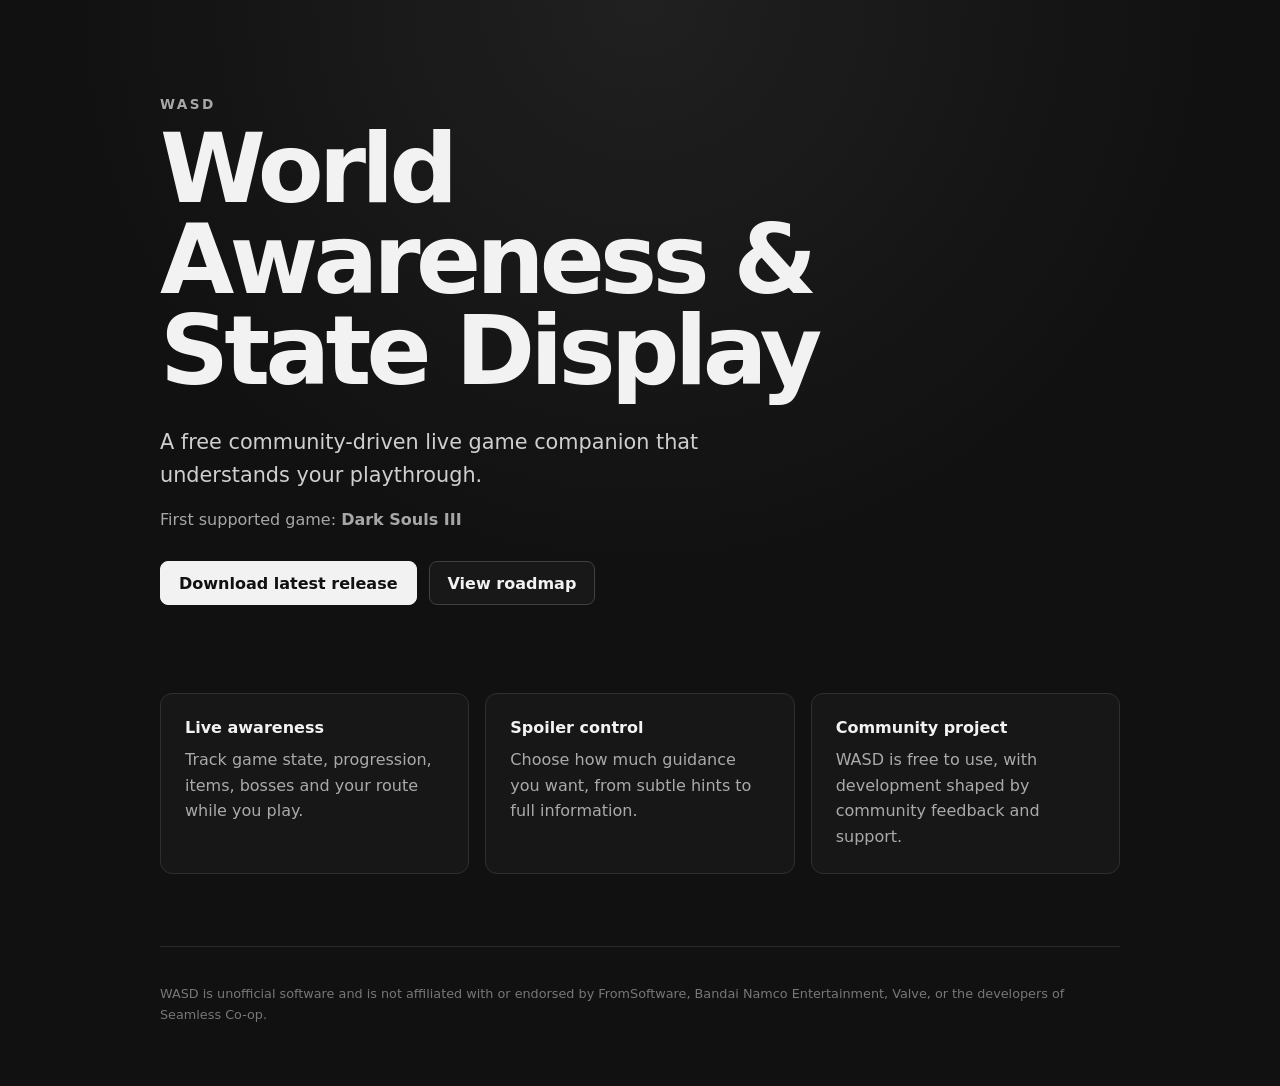
==== website/index.html @ c919a14b "Amend wording" ====
<!doctype html>
<html lang="en">
<head>
  <meta charset="utf-8" />
  <meta name="viewport" content="width=device-width, initial-scale=1" />

  <title>WASD — World Awareness & State Display</title>

  <meta
    name="description"
    content="WASD is a free community-driven live game companion, starting with Dark Souls III."
  />

  <link rel="stylesheet" href="./styles.css" />
</head>

<body>
  <main class="shell">
    <section class="hero">
      <p class="eyebrow">WASD</p>

      <h1>World Awareness &amp; State Display</h1>

      <p class="intro">
        A free community-driven live game companion that understands your playthrough.
      </p>

      <p class="status">
        First supported game: <strong>Dark Souls III</strong>
      </p>

      <div class="actions">
        <a
          class="button primary"
          target="_blank"
          href="https://github.com/matt-hewson/wasd/releases"
        >
          Download latest release
        </a>

        <a
          class="button"
          target="_blank"
          href="https://github.com/matt-hewson/wasd/blob/main/ROADMAP.md"
        >
          View roadmap
        </a>
      </div>
    </section>

    <section class="features">
      <article>
        <h2>Live awareness</h2>
        <p>
          Track game state, progression, items, bosses and your route while you play.
        </p>
      </article>

      <article>
        <h2>Spoiler control</h2>
        <p>
          Choose how much guidance you want, from subtle hints to full information.
        </p>
      </article>

      <article>
        <h2>Community project</h2>
        <p>
          WASD is free to use, with development shaped by community feedback and support.
        </p>
      </article>
    </section>

    <section class="notice">
      <p>
        WASD is unofficial software and is not affiliated with or endorsed by
        FromSoftware, Bandai Namco Entertainment, Valve, or the developers of
        Seamless Co-op.
      </p>
    </section>
  </main>

  <script src="./script.js"></script>
</body>
</html>
---- website/styles.css ----
:root {
  color-scheme: dark;
  font-family:
    Inter,
    ui-sans-serif,
    system-ui,
    -apple-system,
    BlinkMacSystemFont,
    "Segoe UI",
    sans-serif;

  background: #111;
  color: #f2f2f2;
}

* {
  box-sizing: border-box;
}

body {
  margin: 0;
  min-height: 100vh;
  background:
    radial-gradient(circle at top, #202020 0, #111 45%);
}

a {
  color: inherit;
}

.shell {
  width: min(100% - 32px, 960px);
  margin: 0 auto;
  padding: 96px 0 48px;
}

.hero {
  max-width: 760px;
}

.eyebrow {
  margin: 0 0 12px;
  font-size: 0.85rem;
  font-weight: 700;
  letter-spacing: 0.18em;
  text-transform: uppercase;
  color: #a7a7a7;
}

h1 {
  margin: 0;
  font-size: clamp(3rem, 8vw, 6rem);
  line-height: 0.95;
  letter-spacing: -0.05em;
}

.intro {
  margin: 28px 0 0;
  max-width: 640px;
  font-size: 1.3rem;
  line-height: 1.6;
  color: #cfcfcf;
}

.status {
  margin: 18px 0 0;
  color: #a7a7a7;
}

.actions {
  display: flex;
  flex-wrap: wrap;
  gap: 12px;
  margin-top: 32px;
}

.button {
  display: inline-flex;
  align-items: center;
  justify-content: center;
  min-height: 44px;
  padding: 0 18px;
  border: 1px solid #414141;
  border-radius: 8px;
  text-decoration: none;
  font-weight: 600;
  background: #181818;
}

.button:hover {
  background: #222;
}

.button.primary {
  background: #f2f2f2;
  color: #111;
  border-color: #f2f2f2;
}

.button.primary:hover {
  background: #dcdcdc;
}

.features {
  display: grid;
  grid-template-columns: repeat(3, 1fr);
  gap: 16px;
  margin-top: 88px;
}

.features article {
  padding: 24px;
  border: 1px solid #2f2f2f;
  border-radius: 12px;
  background: rgba(255, 255, 255, 0.025);
}

.features h2 {
  margin: 0 0 10px;
  font-size: 1rem;
}

.features p {
  margin: 0;
  line-height: 1.6;
  color: #aaa;
}

.notice {
  margin-top: 72px;
  padding-top: 24px;
  border-top: 1px solid #2b2b2b;
  font-size: 0.8rem;
  line-height: 1.6;
  color: #777;
}

@media (max-width: 720px) {
  .shell {
    padding-top: 64px;
  }

  .features {
    grid-template-columns: 1fr;
    margin-top: 64px;
  }
}
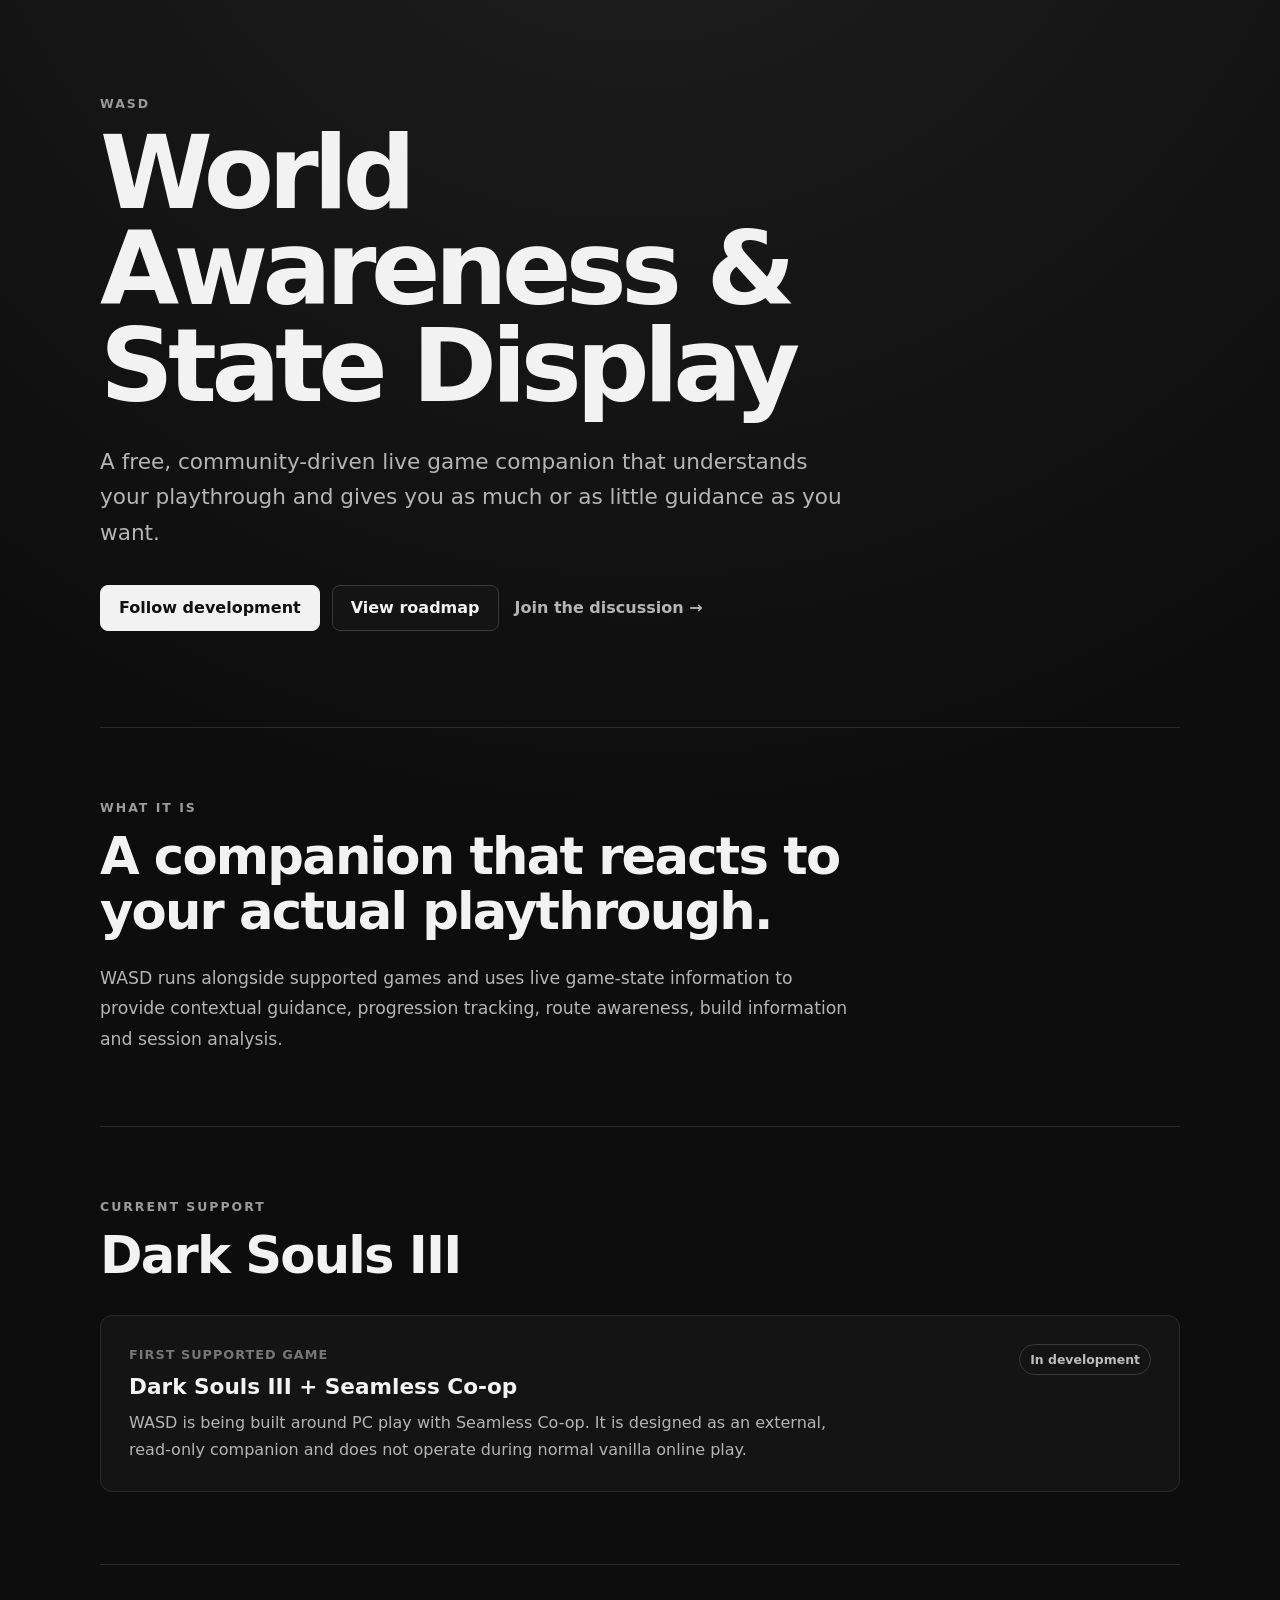
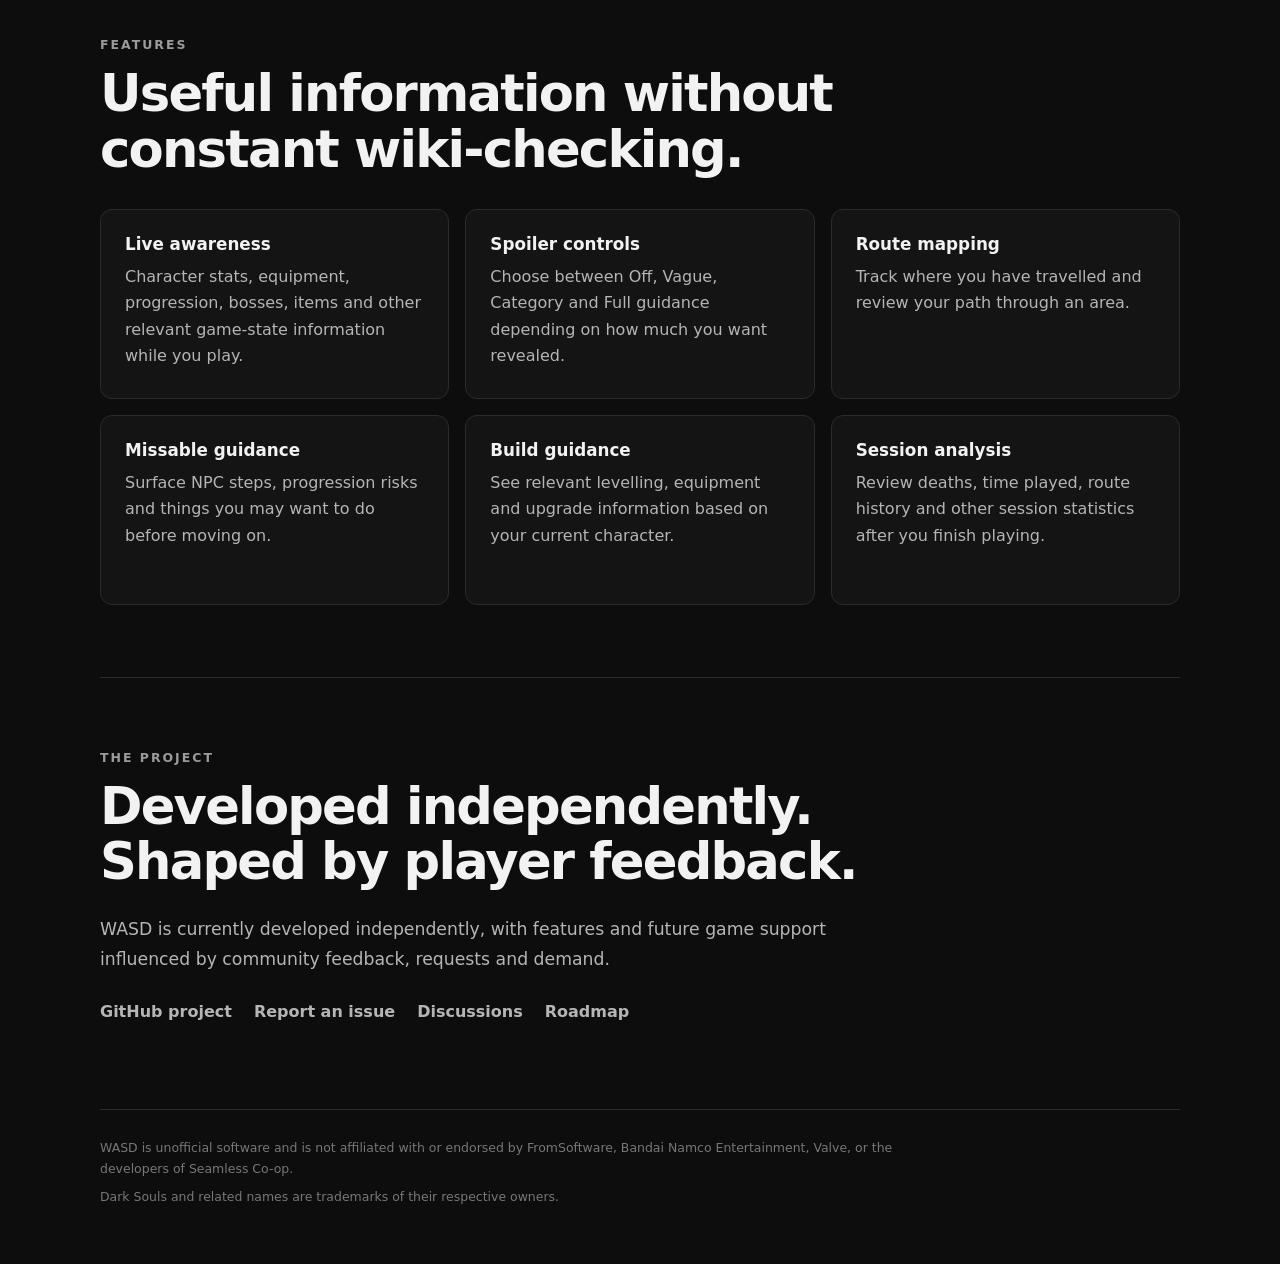
==== commit 225df2cc: "Update placeholder site" ====
--- a/website/index.html
+++ b/website/index.html
@@ -8,7 +8,7 @@
 
   <meta
     name="description"
-    content="WASD is a free community-driven live game companion, starting with Dark Souls III."
+    content="WASD is a free, community-driven live game companion, starting with Dark Souls III."
   />
 
   <link rel="stylesheet" href="./styles.css" />
@@ -16,70 +16,160 @@
 
 <body>
   <main class="shell">
-    <section class="hero">
+    <header class="hero">
       <p class="eyebrow">WASD</p>
 
       <h1>World Awareness &amp; State Display</h1>
 
       <p class="intro">
-        A free community-driven live game companion that understands your playthrough.
-      </p>
-
-      <p class="status">
-        First supported game: <strong>Dark Souls III</strong>
+        A free, community-driven live game companion that understands your playthrough
+        and gives you as much or as little guidance as you want.
       </p>
 
       <div class="actions">
         <a
           class="button primary"
-          target="_blank"
-          href="https://github.com/matt-hewson/wasd/releases"
+          href="https://github.com/matt-hewson/wasd"
         >
-          Download latest release
+          Follow development
         </a>
 
         <a
           class="button"
-          target="_blank"
           href="https://github.com/matt-hewson/wasd/blob/main/ROADMAP.md"
         >
           View roadmap
         </a>
+
+        <a
+          class="text-link"
+          href="https://github.com/matt-hewson/wasd/discussions"
+        >
+          Join the discussion →
+        </a>
+      </div>
+    </header>
+
+    <section class="section">
+      <div class="section-heading">
+        <p class="kicker">What it is</p>
+        <h2>A companion that reacts to your actual playthrough.</h2>
+      </div>
+
+      <p class="section-copy">
+        WASD runs alongside supported games and uses live game-state information
+        to provide contextual guidance, progression tracking, route awareness,
+        build information and session analysis.
+      </p>
+    </section>
+
+    <section class="section">
+      <div class="section-heading">
+        <p class="kicker">Current support</p>
+        <h2>Dark Souls III</h2>
+      </div>
+
+      <div class="support-card">
+        <div>
+          <p class="support-label">First supported game</p>
+          <h3>Dark Souls III + Seamless Co-op</h3>
+          <p>
+            WASD is being built around PC play with Seamless Co-op. It is designed
+            as an external, read-only companion and does not operate during normal
+            vanilla online play.
+          </p>
+        </div>
+
+        <span class="status-badge">In development</span>
       </div>
     </section>
 
-    <section class="features">
-      <article>
-        <h2>Live awareness</h2>
-        <p>
-          Track game state, progression, items, bosses and your route while you play.
-        </p>
-      </article>
+    <section class="section">
+      <div class="section-heading">
+        <p class="kicker">Features</p>
+        <h2>Useful information without constant wiki-checking.</h2>
+      </div>
 
-      <article>
-        <h2>Spoiler control</h2>
-        <p>
-          Choose how much guidance you want, from subtle hints to full information.
-        </p>
-      </article>
+      <div class="feature-grid">
+        <article class="feature-card">
+          <h3>Live awareness</h3>
+          <p>
+            Character stats, equipment, progression, bosses, items and other
+            relevant game-state information while you play.
+          </p>
+        </article>
 
-      <article>
-        <h2>Community project</h2>
-        <p>
-          WASD is free to use, with development shaped by community feedback and support.
-        </p>
-      </article>
+        <article class="feature-card">
+          <h3>Spoiler controls</h3>
+          <p>
+            Choose between Off, Vague, Category and Full guidance depending on
+            how much you want revealed.
+          </p>
+        </article>
+
+        <article class="feature-card">
+          <h3>Route mapping</h3>
+          <p>
+            Track where you have travelled and review your path through an area.
+          </p>
+        </article>
+
+        <article class="feature-card">
+          <h3>Missable guidance</h3>
+          <p>
+            Surface NPC steps, progression risks and things you may want to do
+            before moving on.
+          </p>
+        </article>
+
+        <article class="feature-card">
+          <h3>Build guidance</h3>
+          <p>
+            See relevant levelling, equipment and upgrade information based on
+            your current character.
+          </p>
+        </article>
+
+        <article class="feature-card">
+          <h3>Session analysis</h3>
+          <p>
+            Review deaths, time played, route history and other session statistics
+            after you finish playing.
+          </p>
+        </article>
+      </div>
     </section>
 
-    <section class="notice">
+    <section class="section project-section">
+      <div class="section-heading">
+        <p class="kicker">The project</p>
+        <h2>Developed independently. Shaped by player feedback.</h2>
+      </div>
+
+      <p class="section-copy">
+        WASD is currently developed independently, with features and future game
+        support influenced by community feedback, requests and demand.
+      </p>
+
+      <div class="project-links">
+        <a href="https://github.com/matt-hewson/wasd">GitHub project</a>
+        <a href="https://github.com/matt-hewson/wasd/issues">Report an issue</a>
+        <a href="https://github.com/matt-hewson/wasd/discussions">Discussions</a>
+        <a href="https://github.com/matt-hewson/wasd/blob/main/ROADMAP.md">Roadmap</a>
+      </div>
+    </section>
+
+    <footer class="footer">
       <p>
         WASD is unofficial software and is not affiliated with or endorsed by
         FromSoftware, Bandai Namco Entertainment, Valve, or the developers of
         Seamless Co-op.
       </p>
-    </section>
+
+      <p>
+        Dark Souls and related names are trademarks of their respective owners.
+      </p>
+    </footer>
   </main>
-
-  <script src="./script.js"></script>
 </body>
 </html>
--- a/website/styles.css
+++ b/website/styles.css
@@ -1,5 +1,18 @@
 :root {
   color-scheme: dark;
+
+  --bg: #0d0d0d;
+  --surface: #141414;
+  --surface-soft: #181818;
+  --border: #2b2b2b;
+  --border-strong: #3a3a3a;
+
+  --text: #f2f2f2;
+  --text-soft: #b5b5b5;
+  --text-muted: #777;
+
+  --max-width: 1080px;
+
   font-family:
     Inter,
     ui-sans-serif,
@@ -9,19 +22,24 @@
     "Segoe UI",
     sans-serif;
 
-  background: #111;
-  color: #f2f2f2;
+  background: var(--bg);
+  color: var(--text);
 }
 
 * {
   box-sizing: border-box;
+}
+
+html {
+  scroll-behavior: smooth;
 }
 
 body {
   margin: 0;
   min-height: 100vh;
   background:
-    radial-gradient(circle at top, #202020 0, #111 45%);
+    radial-gradient(circle at 50% -10%, #202020 0, transparent 35%),
+    var(--bg);
 }
 
 a {
@@ -29,66 +47,79 @@
 }
 
 .shell {
-  width: min(100% - 32px, 960px);
+  width: min(calc(100% - 32px), var(--max-width));
   margin: 0 auto;
   padding: 96px 0 48px;
 }
 
 .hero {
+  max-width: 860px;
+  padding-bottom: 96px;
+}
+
+.eyebrow,
+.kicker {
+  margin: 0 0 14px;
+  color: #9b9b9b;
+  font-size: 0.78rem;
+  font-weight: 700;
+  letter-spacing: 0.16em;
+  text-transform: uppercase;
+}
+
+h1,
+h2,
+h3,
+p {
+  margin-top: 0;
+}
+
+h1 {
+  margin-bottom: 0;
+  max-width: 950px;
+  font-size: clamp(3.2rem, 8vw, 6.4rem);
+  line-height: 0.94;
+  letter-spacing: -0.055em;
+  font-weight: 720;
+}
+
+.intro {
   max-width: 760px;
-}
-
-.eyebrow {
-  margin: 0 0 12px;
-  font-size: 0.85rem;
-  font-weight: 700;
-  letter-spacing: 0.18em;
-  text-transform: uppercase;
-  color: #a7a7a7;
-}
-
-h1 {
-  margin: 0;
-  font-size: clamp(3rem, 8vw, 6rem);
-  line-height: 0.95;
-  letter-spacing: -0.05em;
-}
-
-.intro {
-  margin: 28px 0 0;
-  max-width: 640px;
-  font-size: 1.3rem;
-  line-height: 1.6;
-  color: #cfcfcf;
-}
-
-.status {
-  margin: 18px 0 0;
-  color: #a7a7a7;
+  margin: 30px 0 0;
+  color: var(--text-soft);
+  font-size: clamp(1.15rem, 2vw, 1.35rem);
+  line-height: 1.65;
 }
 
 .actions {
   display: flex;
   flex-wrap: wrap;
+  align-items: center;
   gap: 12px;
-  margin-top: 32px;
+  margin-top: 34px;
 }
 
 .button {
   display: inline-flex;
   align-items: center;
   justify-content: center;
-  min-height: 44px;
+  min-height: 46px;
   padding: 0 18px;
-  border: 1px solid #414141;
+  border: 1px solid var(--border-strong);
   border-radius: 8px;
+  background: var(--surface);
   text-decoration: none;
-  font-weight: 600;
-  background: #181818;
+  font-weight: 650;
+  transition:
+    background 140ms ease,
+    border-color 140ms ease,
+    transform 140ms ease;
 }
 
 .button:hover {
-  background: #222;
+  background: #1d1d1d;
+  border-color: #4a4a4a;
+  transform: translateY(-1px);
 }
 
 .button.primary {
@@ -98,50 +129,190 @@
 }
 
 .button.primary:hover {
-  background: #dcdcdc;
-}
-
-.features {
+  background: #dedede;
+}
+
+.text-link {
+  margin-left: 4px;
+  color: var(--text-soft);
+  text-decoration: none;
+  font-weight: 600;
+}
+
+.text-link:hover {
+  color: var(--text);
+}
+
+.section {
+  padding: 72px 0;
+  border-top: 1px solid var(--border);
+}
+
+.section-heading {
+  max-width: 760px;
+}
+
+.section-heading h2 {
+  margin-bottom: 0;
+  font-size: clamp(2rem, 4vw, 3.2rem);
+  line-height: 1.08;
+  letter-spacing: -0.035em;
+}
+
+.section-copy {
+  max-width: 760px;
+  margin: 24px 0 0;
+  color: var(--text-soft);
+  font-size: 1.08rem;
+  line-height: 1.75;
+}
+
+.support-card {
+  display: flex;
+  justify-content: space-between;
+  gap: 32px;
+  margin-top: 32px;
+  padding: 28px;
+  border: 1px solid var(--border);
+  border-radius: 12px;
+  background: var(--surface);
+}
+
+.support-card h3 {
+  margin-bottom: 10px;
+  font-size: 1.35rem;
+}
+
+.support-card p {
+  max-width: 720px;
+  margin-bottom: 0;
+  color: var(--text-soft);
+  line-height: 1.7;
+}
+
+.support-label {
+  margin-bottom: 8px !important;
+  color: var(--text-muted) !important;
+  font-size: 0.8rem;
+  font-weight: 700;
+  letter-spacing: 0.08em;
+  text-transform: uppercase;
+}
+
+.status-badge {
+  align-self: flex-start;
+  flex: 0 0 auto;
+  padding: 7px 10px;
+  border: 1px solid var(--border-strong);
+  border-radius: 999px;
+  color: #bdbdbd;
+  font-size: 0.78rem;
+  font-weight: 650;
+  white-space: nowrap;
+}
+
+.feature-grid {
   display: grid;
   grid-template-columns: repeat(3, 1fr);
   gap: 16px;
-  margin-top: 88px;
-}
-
-.features article {
+  margin-top: 32px;
+}
+
+.feature-card {
+  min-height: 190px;
   padding: 24px;
-  border: 1px solid #2f2f2f;
+  border: 1px solid var(--border);
   border-radius: 12px;
-  background: rgba(255, 255, 255, 0.025);
-}
-
-.features h2 {
-  margin: 0 0 10px;
-  font-size: 1rem;
-}
-
-.features p {
-  margin: 0;
-  line-height: 1.6;
-  color: #aaa;
-}
-
-.notice {
-  margin-top: 72px;
-  padding-top: 24px;
-  border-top: 1px solid #2b2b2b;
-  font-size: 0.8rem;
-  line-height: 1.6;
-  color: #777;
-}
-
-@media (max-width: 720px) {
+  background: var(--surface);
+}
+
+.feature-card h3 {
+  margin-bottom: 10px;
+  font-size: 1.05rem;
+}
+
+.feature-card p {
+  margin-bottom: 0;
+  color: var(--text-soft);
+  line-height: 1.65;
+}
+
+.project-section {
+  padding-bottom: 88px;
+}
+
+.project-links {
+  display: flex;
+  flex-wrap: wrap;
+  gap: 10px 22px;
+  margin-top: 28px;
+}
+
+.project-links a {
+  color: var(--text-soft);
+  text-decoration: none;
+  font-weight: 600;
+}
+
+.project-links a:hover {
+  color: var(--text);
+}
+
+.footer {
+  padding-top: 28px;
+  border-top: 1px solid var(--border);
+  color: var(--text-muted);
+  font-size: 0.78rem;
+  line-height: 1.65;
+}
+
+.footer p {
+  max-width: 820px;
+  margin-bottom: 8px;
+}
+
+@media (max-width: 820px) {
+  .feature-grid {
+    grid-template-columns: repeat(2, 1fr);
+  }
+
+  .support-card {
+    flex-direction: column;
+  }
+}
+
+@media (max-width: 620px) {
   .shell {
-    padding-top: 64px;
-  }
-
-  .features {
+    width: min(calc(100% - 24px), var(--max-width));
+    padding-top: 56px;
+  }
+
+  .hero {
+    padding-bottom: 64px;
+  }
+
+  h1 {
+    font-size: clamp(2.8rem, 16vw, 4.6rem);
+  }
+
+  .section {
+    padding: 56px 0;
+  }
+
+  .feature-grid {
     grid-template-columns: 1fr;
-    margin-top: 64px;
+  }
+
+  .actions {
+    align-items: stretch;
+  }
+
+  .button {
+    width: 100%;
+  }
+
+  .text-link {
+    width: 100%;
+    margin: 4px 0 0;
   }
 }
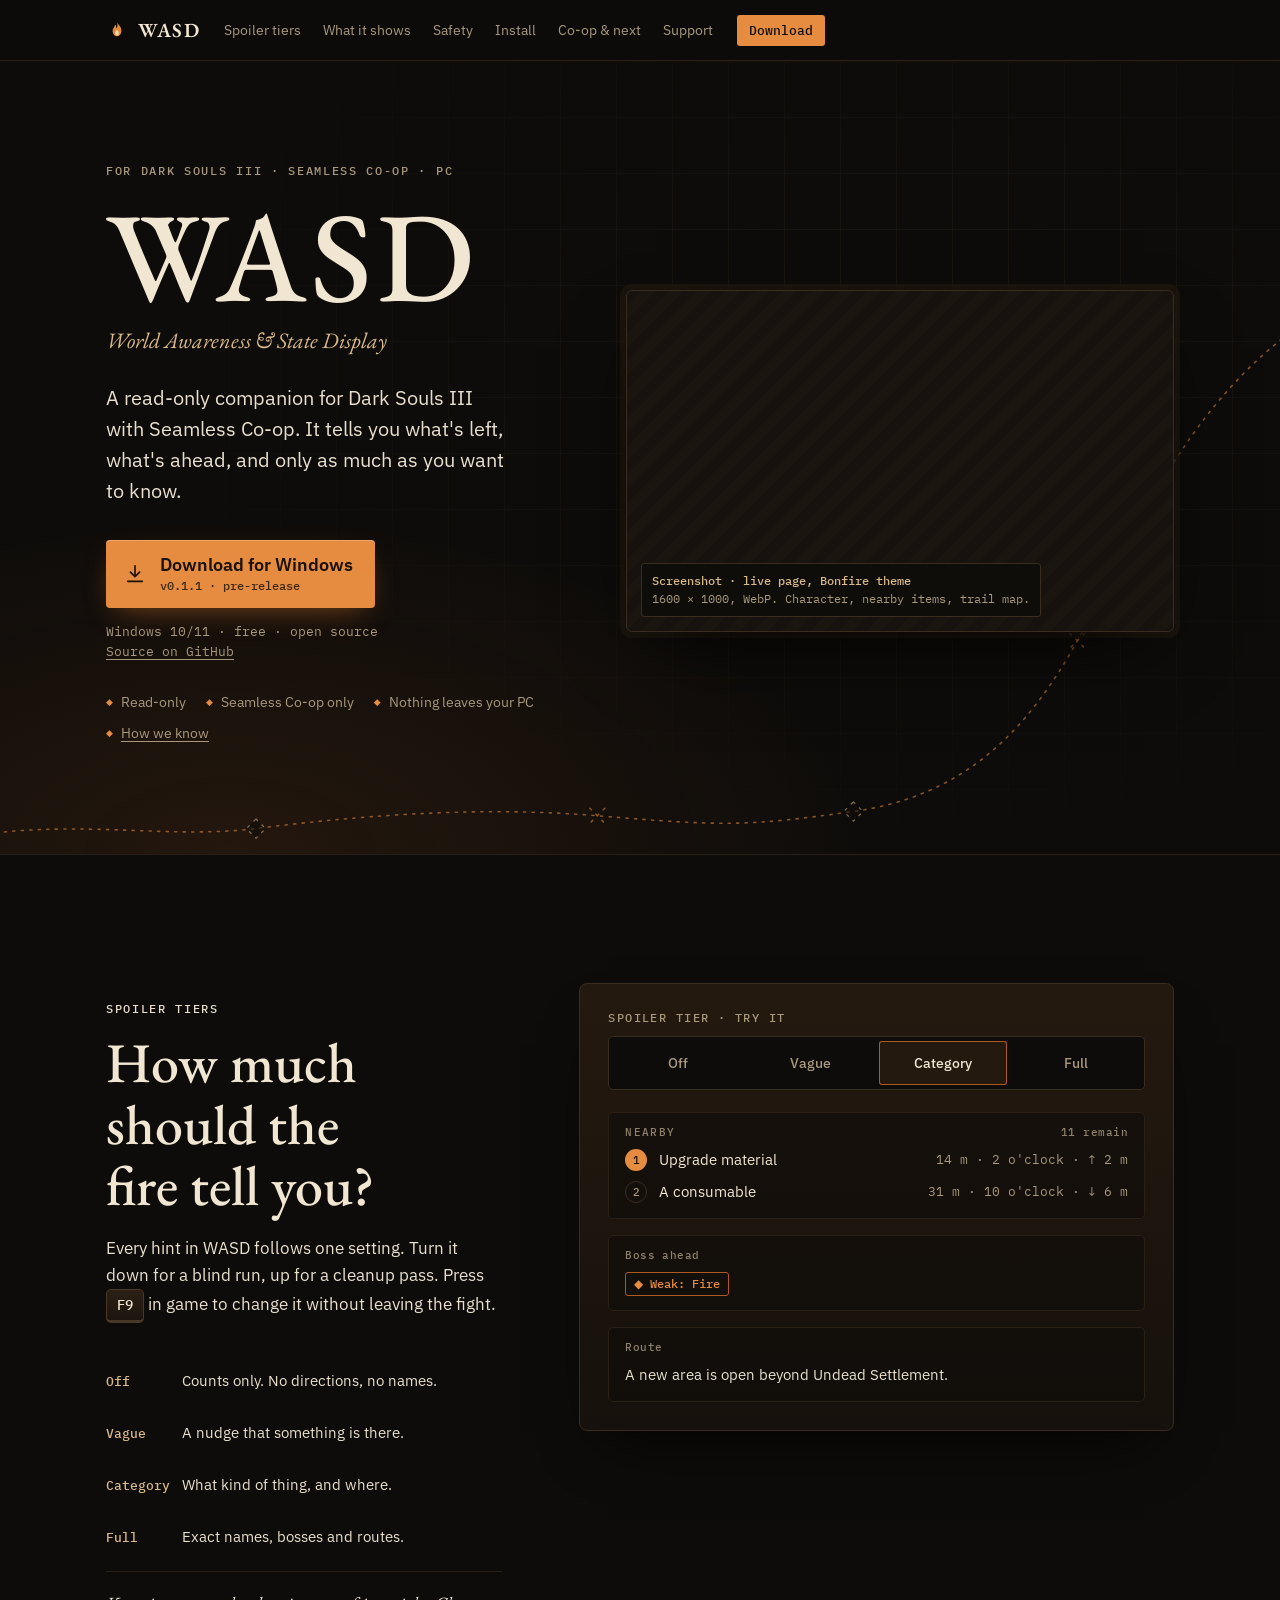
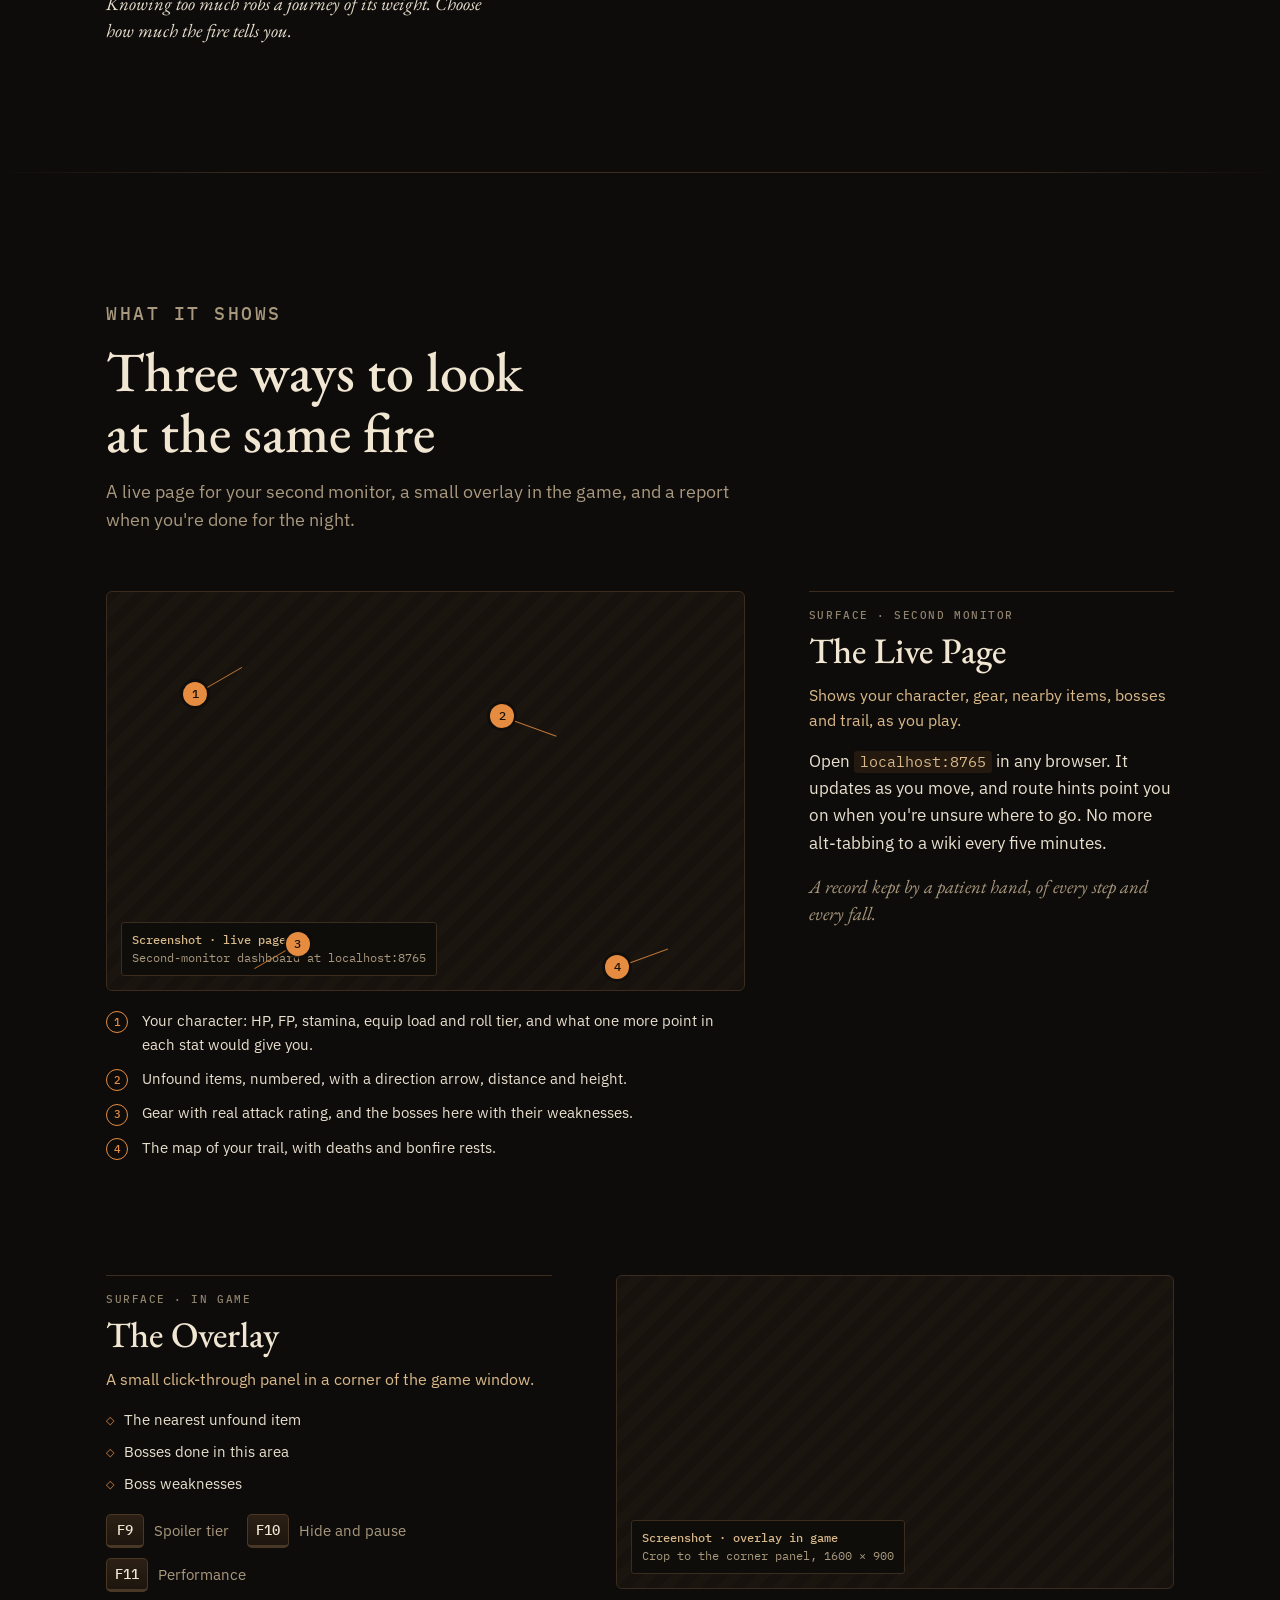
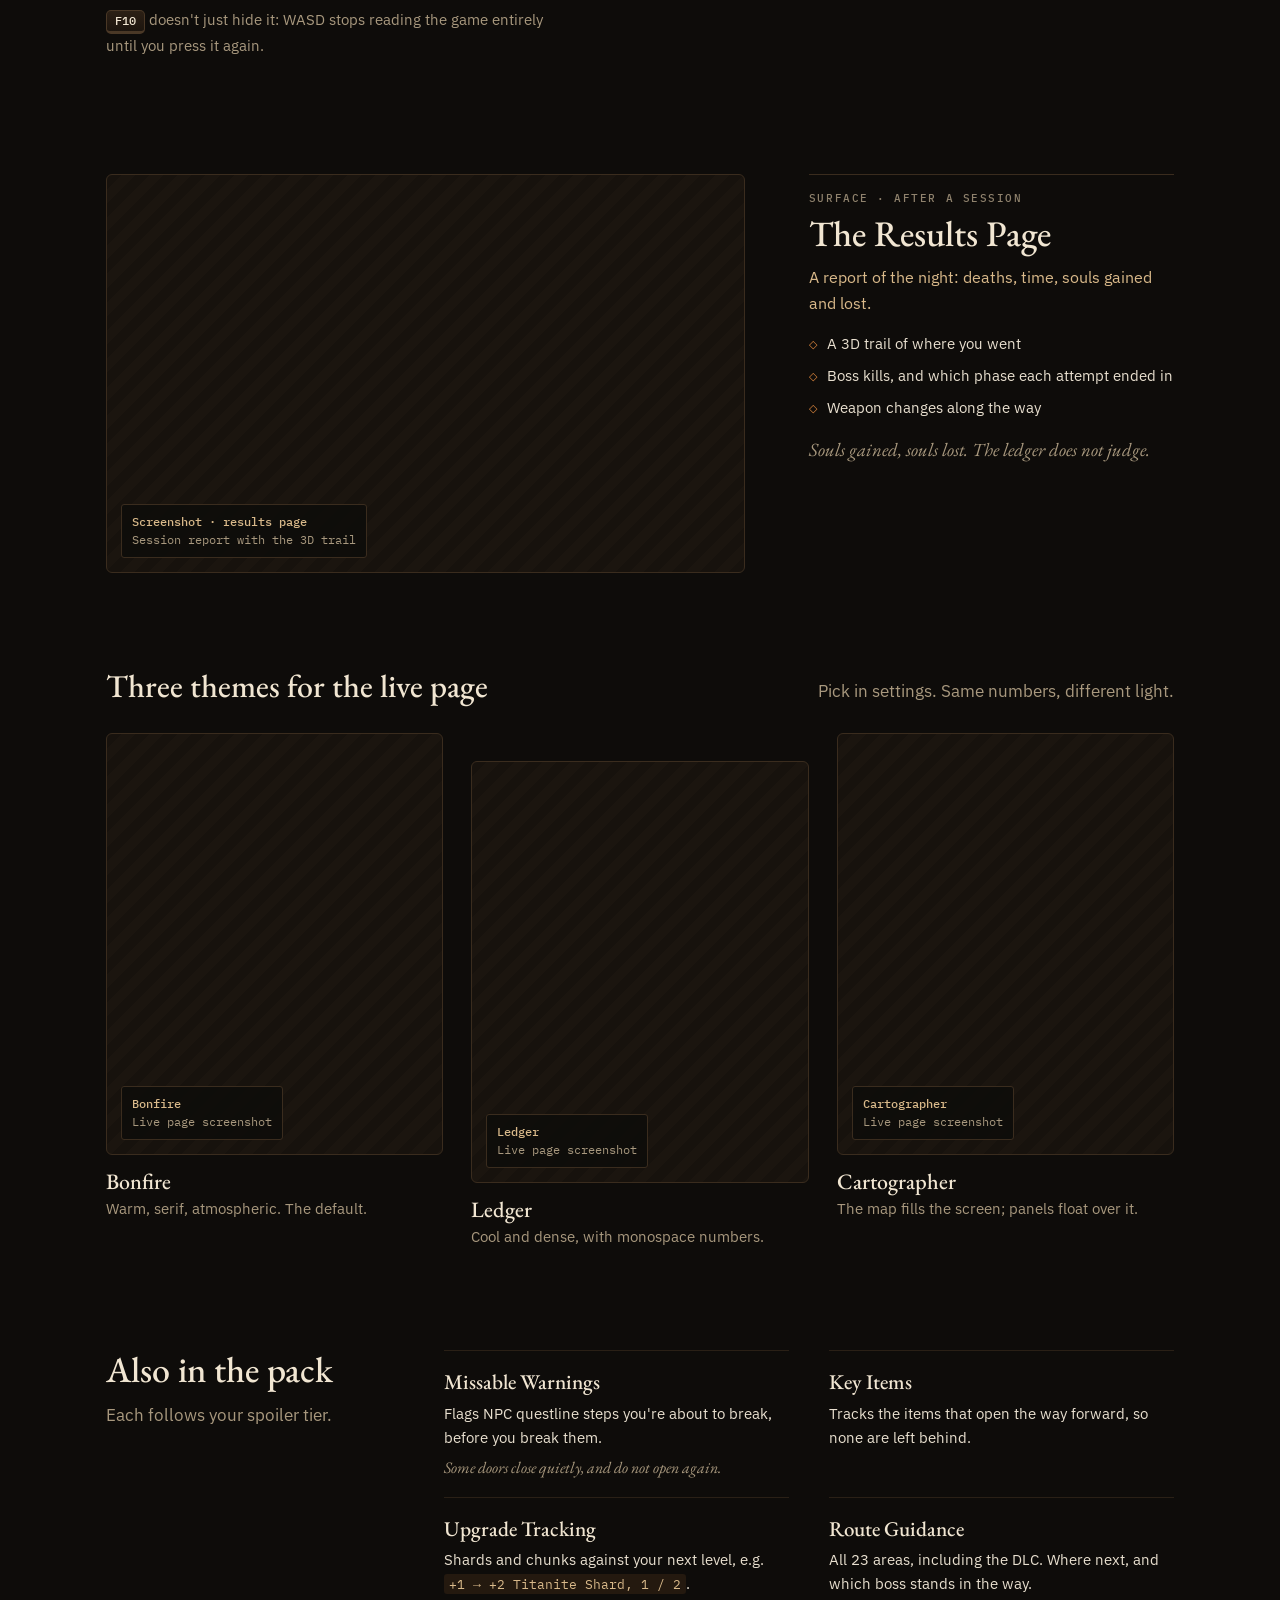
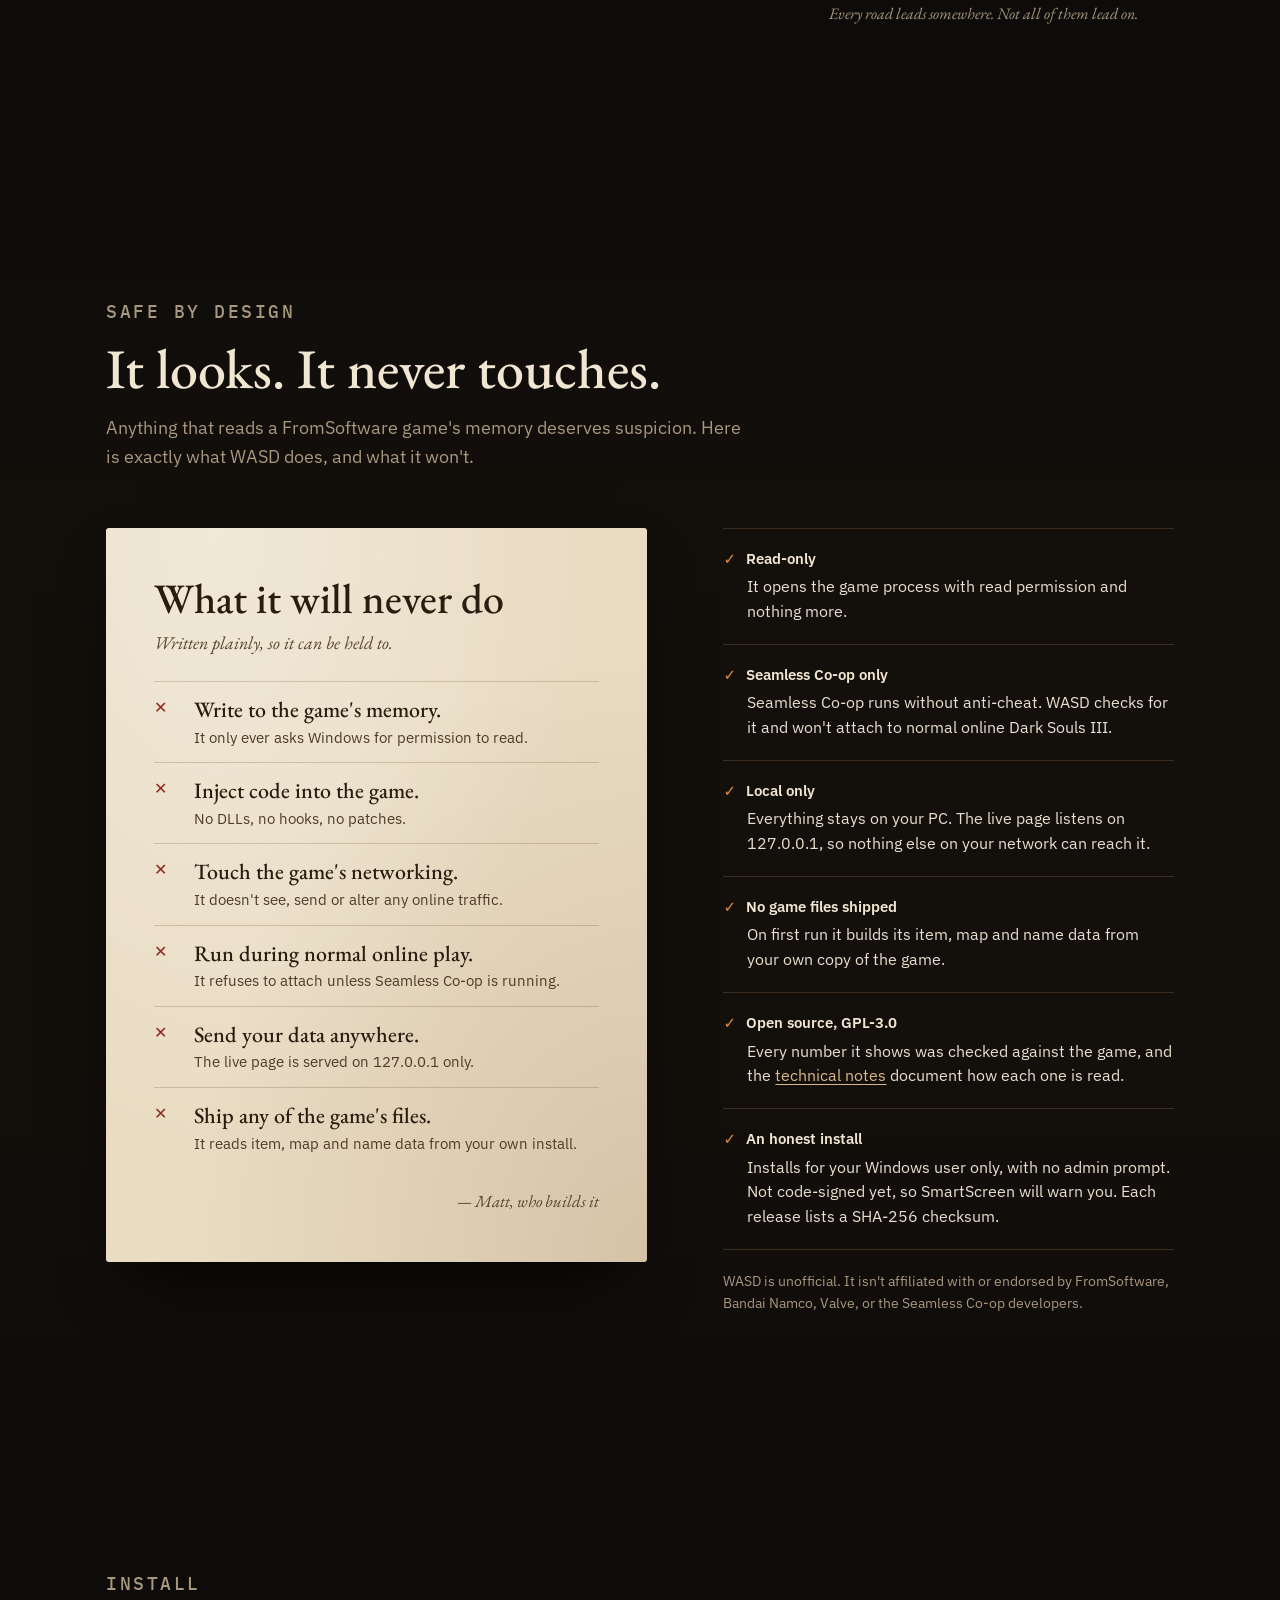
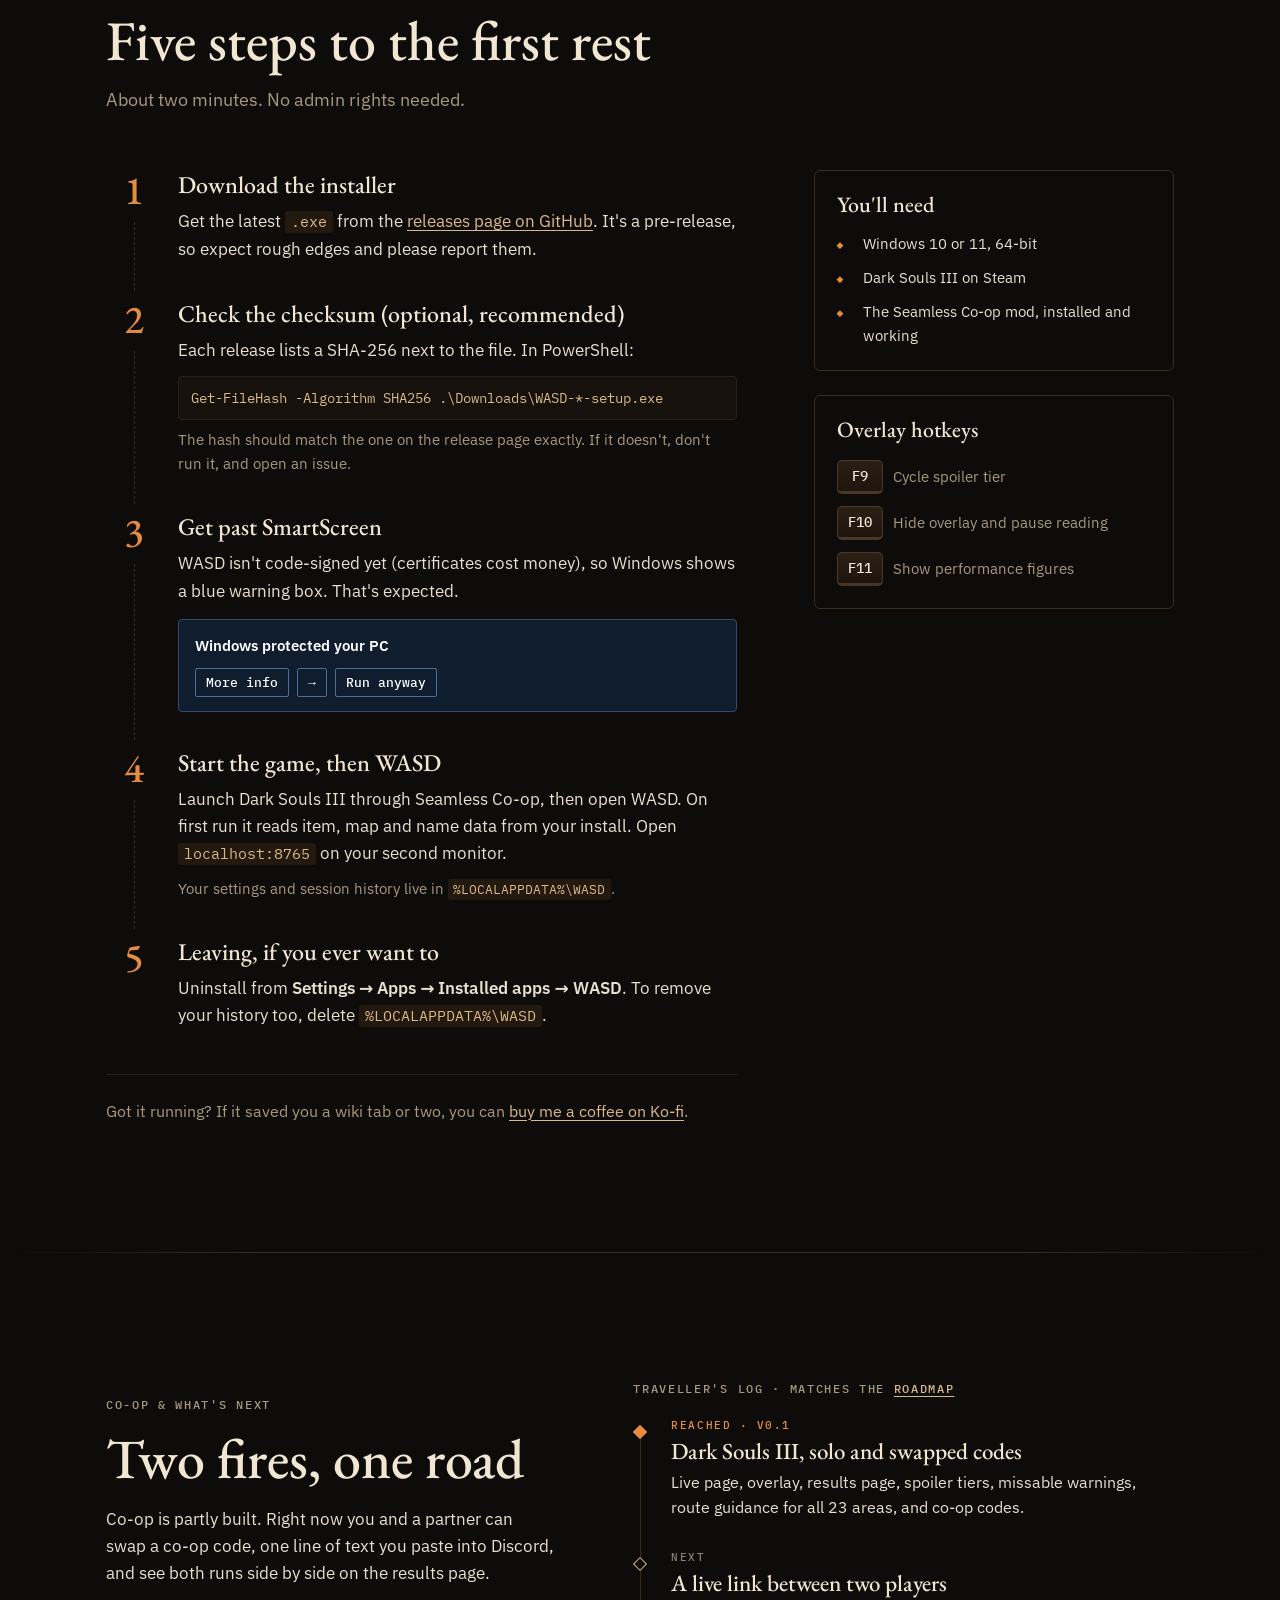
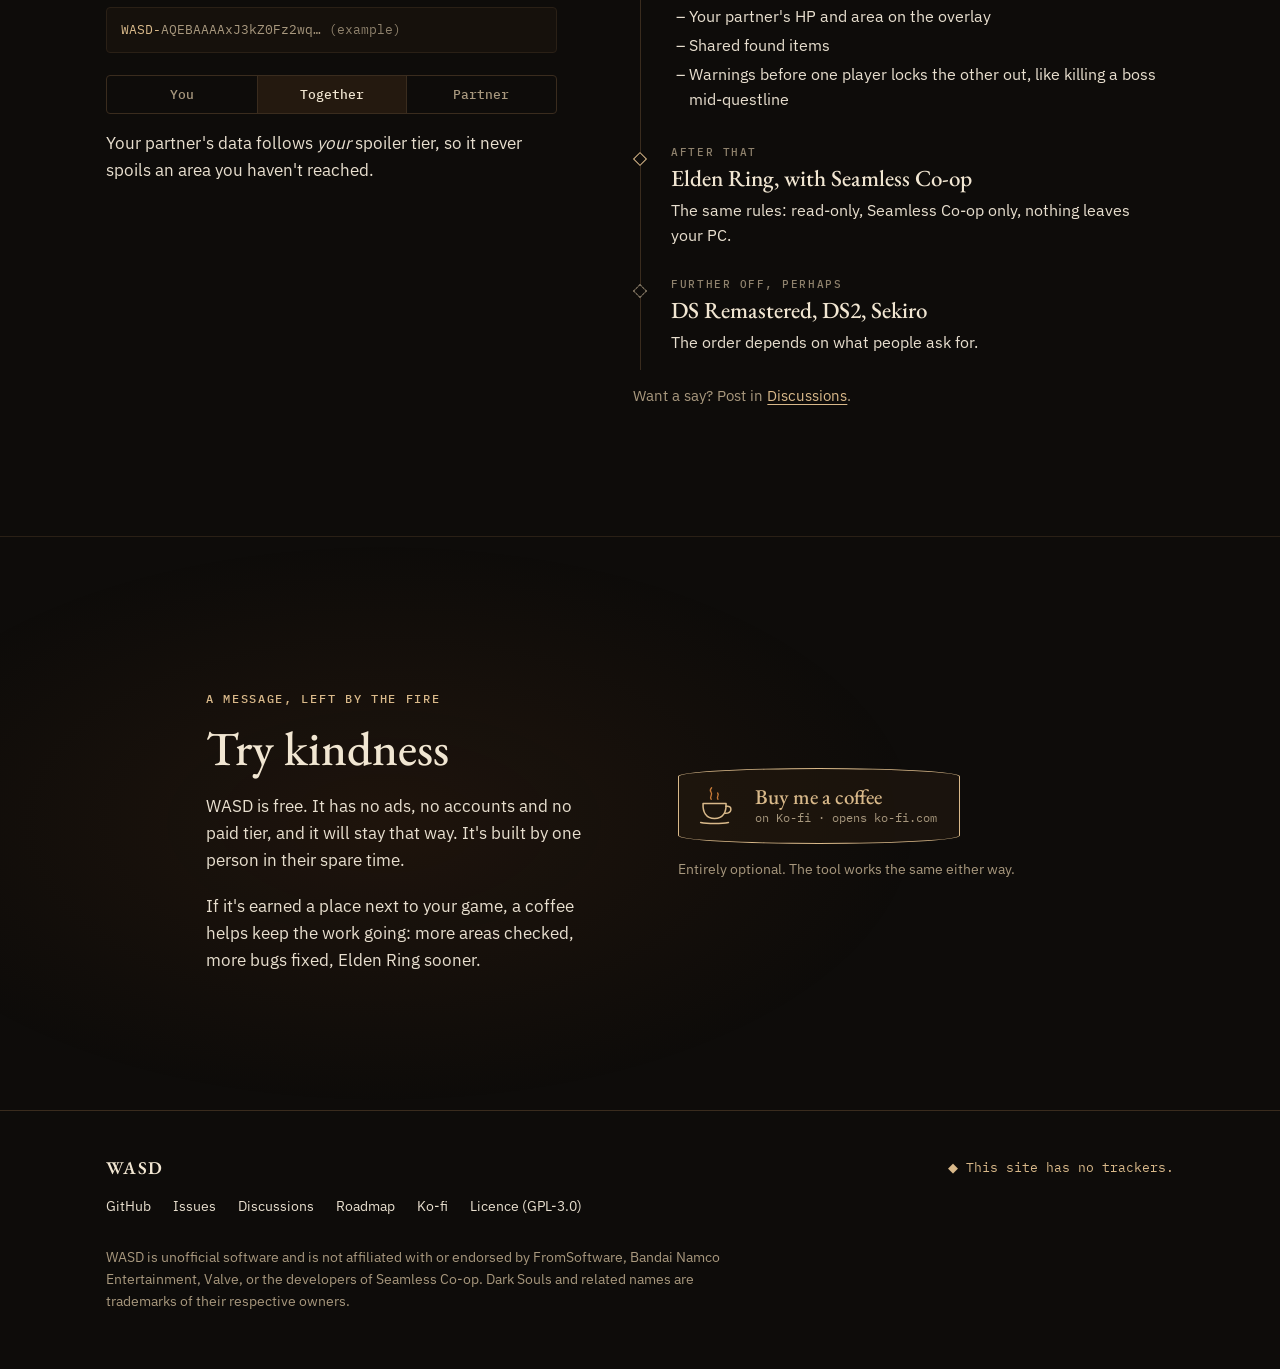
==== commit 8a022786: "Update website" ====
--- a/website/index.html
+++ b/website/index.html
@@ -1,175 +1,460 @@
 <!doctype html>
-<html lang="en">
+<html lang="en-GB">
 <head>
-  <meta charset="utf-8" />
-  <meta name="viewport" content="width=device-width, initial-scale=1" />
-
-  <title>WASD — World Awareness & State Display</title>
-
-  <meta
-    name="description"
-    content="WASD is a free, community-driven live game companion, starting with Dark Souls III."
-  />
-
-  <link rel="stylesheet" href="./styles.css" />
+<meta charset="utf-8">
+<meta name="viewport" content="width=device-width, initial-scale=1">
+<title>WASD: a read-only companion for Dark Souls III with Seamless Co-op</title>
+<meta name="description" content="Free, open-source companion for Dark Souls III with Seamless Co-op on PC. Shows what's left, what's ahead, and only as much as you want to know. Read-only, local-only, GPL-3.0.">
+<meta name="theme-color" content="#0e0c0a">
+<meta property="og:type" content="website">
+<meta property="og:title" content="WASD: a companion for Dark Souls III with Seamless Co-op">
+<meta property="og:description" content="Tells you what's left, what's ahead, and only as much as you want to know. Read-only. Free and open source.">
+<meta property="og:url" content="https://wasd-9cz.pages.dev/">
+<meta property="og:image" content="https://wasd-9cz.pages.dev/og-image.png">
+<meta property="og:image:width" content="1200">
+<meta property="og:image:height" content="630">
+<meta property="og:image:alt" content="WASD, World Awareness and State Display, in serif type on a dark ember background.">
+<meta name="twitter:card" content="summary_large_image">
+<link rel="icon" href="favicon.svg" type="image/svg+xml">
+<link rel="preload" href="fonts/EBGaramond-normal-400-600.woff2" as="font" type="font/woff2" crossorigin>
+<link rel="preload" href="fonts/IBMPlexSans-normal-400.woff2" as="font" type="font/woff2" crossorigin>
+<link rel="stylesheet" href="styles.css">
+<script>document.documentElement.classList.add('js')</script>
+<script src="main.js" defer></script>
 </head>
-
 <body>
-  <main class="shell">
-    <header class="hero">
-      <p class="eyebrow">WASD</p>
-
-      <h1>World Awareness &amp; State Display</h1>
-
-      <p class="intro">
-        A free, community-driven live game companion that understands your playthrough
-        and gives you as much or as little guidance as you want.
-      </p>
-
-      <div class="actions">
-        <a
-          class="button primary"
-          href="https://github.com/matt-hewson/wasd"
-        >
-          Follow development
+<a class="skip" href="#main">Skip to content</a>
+
+<header class="top">
+  <div class="wrap">
+    <a class="mark" href="#top" aria-label="WASD, back to top">
+      <svg viewBox="0 0 32 32" aria-hidden="true"><path d="M16 5c3.6 4.6 7 7.6 6.4 13.2-.5 4.5-3.2 7-6.4 7s-6-2.5-6.4-7C9.2 14 12.6 11.8 13.4 8c1.6 2 1.6 3.6 1.2 5.6C17 12 17.2 8.8 16 5z" fill="#e0893c"/><path d="M16 15.5c1.8 2.2 3 3.6 2.7 6-.2 1.7-1.3 2.6-2.7 2.6s-2.5-.9-2.7-2.6c-.3-2.4 1-3.8 2.7-6z" fill="#f1d9a8"/></svg>
+      WASD
+    </a>
+    <nav aria-label="Sections">
+      <ul class="nav">
+        <li><a href="#tiers">Spoiler tiers</a></li>
+        <li><a href="#shows">What it shows</a></li>
+        <li><a href="#safety">Safety</a></li>
+        <li><a href="#install">Install</a></li>
+        <li><a href="#coop">Co-op &amp; next</a></li>
+        <li><a href="#support">Support</a></li>
+      </ul>
+    </nav>
+    <a class="top-dl" href="https://github.com/matt-hewson/wasd/releases">Download</a>
+  </div>
+</header>
+
+<main id="main">
+
+<!-- 1. Opening -->
+<section class="hero" id="top" aria-labelledby="hero-title">
+  <svg class="trail" viewBox="0 0 1200 760" preserveAspectRatio="xMidYMax slice" aria-hidden="true">
+    <path class="ember-flicker" d="M-20 742 C 80 728, 160 746, 240 736 S 440 714, 560 724 S 700 734, 800 720 S 960 650, 1010 560 S 1110 330, 1240 250"/>
+    <g class="death"><path d="M553 717l14 14M567 717l-14 14"/><path d="M1003 553l14 14M1017 553l-14 14"/></g>
+    <path class="rest" d="M240 727l9 9-9 9-9-9z"/>
+    <path class="rest" d="M800 711l9 9-9 9-9-9z"/>
+  </svg>
+  <div class="wrap hero-in">
+    <div>
+      <p class="eyebrow">For Dark Souls III · Seamless Co-op · PC</p>
+      <h1 id="hero-title" style="margin-top:18px">WASD<span class="expand">World Awareness &amp; State Display</span></h1>
+      <p class="lede">A read-only companion for Dark Souls III with Seamless Co-op. It tells you what's left, what's ahead, and only as much as you want to know.</p>
+
+      <div class="dl">
+        <!-- VERSION: this is the only place the version number appears. Bump it here. -->
+        <a class="btn-dl" href="https://github.com/matt-hewson/wasd/releases">
+          <svg viewBox="0 0 24 24" aria-hidden="true" fill="none" stroke="currentColor" stroke-width="1.8" stroke-linecap="round" stroke-linejoin="round"><path d="M12 3v12M7 10l5 5 5-5M4 20h16"/></svg>
+          <span style="margin:0;opacity:1"><strong>Download for Windows</strong><span>v0.1.1 · pre-release</span></span>
         </a>
-
-        <a
-          class="button"
-          href="https://github.com/matt-hewson/wasd/blob/main/ROADMAP.md"
-        >
-          View roadmap
-        </a>
-
-        <a
-          class="text-link"
-          href="https://github.com/matt-hewson/wasd/discussions"
-        >
-          Join the discussion →
-        </a>
-      </div>
-    </header>
-
-    <section class="section">
-      <div class="section-heading">
-        <p class="kicker">What it is</p>
-        <h2>A companion that reacts to your actual playthrough.</h2>
-      </div>
-
-      <p class="section-copy">
-        WASD runs alongside supported games and uses live game-state information
-        to provide contextual guidance, progression tracking, route awareness,
-        build information and session analysis.
-      </p>
-    </section>
-
-    <section class="section">
-      <div class="section-heading">
-        <p class="kicker">Current support</p>
-        <h2>Dark Souls III</h2>
-      </div>
-
-      <div class="support-card">
-        <div>
-          <p class="support-label">First supported game</p>
-          <h3>Dark Souls III + Seamless Co-op</h3>
-          <p>
-            WASD is being built around PC play with Seamless Co-op. It is designed
-            as an external, read-only companion and does not operate during normal
-            vanilla online play.
-          </p>
-        </div>
-
-        <span class="status-badge">In development</span>
-      </div>
-    </section>
-
-    <section class="section">
-      <div class="section-heading">
-        <p class="kicker">Features</p>
-        <h2>Useful information without constant wiki-checking.</h2>
-      </div>
-
-      <div class="feature-grid">
-        <article class="feature-card">
-          <h3>Live awareness</h3>
-          <p>
-            Character stats, equipment, progression, bosses, items and other
-            relevant game-state information while you play.
-          </p>
-        </article>
-
-        <article class="feature-card">
-          <h3>Spoiler controls</h3>
-          <p>
-            Choose between Off, Vague, Category and Full guidance depending on
-            how much you want revealed.
-          </p>
-        </article>
-
-        <article class="feature-card">
-          <h3>Route mapping</h3>
-          <p>
-            Track where you have travelled and review your path through an area.
-          </p>
-        </article>
-
-        <article class="feature-card">
-          <h3>Missable guidance</h3>
-          <p>
-            Surface NPC steps, progression risks and things you may want to do
-            before moving on.
-          </p>
-        </article>
-
-        <article class="feature-card">
-          <h3>Build guidance</h3>
-          <p>
-            See relevant levelling, equipment and upgrade information based on
-            your current character.
-          </p>
-        </article>
-
-        <article class="feature-card">
-          <h3>Session analysis</h3>
-          <p>
-            Review deaths, time played, route history and other session statistics
-            after you finish playing.
-          </p>
-        </article>
-      </div>
-    </section>
-
-    <section class="section project-section">
-      <div class="section-heading">
-        <p class="kicker">The project</p>
-        <h2>Developed independently. Shaped by player feedback.</h2>
-      </div>
-
-      <p class="section-copy">
-        WASD is currently developed independently, with features and future game
-        support influenced by community feedback, requests and demand.
-      </p>
-
-      <div class="project-links">
-        <a href="https://github.com/matt-hewson/wasd">GitHub project</a>
-        <a href="https://github.com/matt-hewson/wasd/issues">Report an issue</a>
-        <a href="https://github.com/matt-hewson/wasd/discussions">Discussions</a>
-        <a href="https://github.com/matt-hewson/wasd/blob/main/ROADMAP.md">Roadmap</a>
-      </div>
-    </section>
-
-    <footer class="footer">
-      <p>
-        WASD is unofficial software and is not affiliated with or endorsed by
-        FromSoftware, Bandai Namco Entertainment, Valve, or the developers of
-        Seamless Co-op.
-      </p>
-
-      <p>
-        Dark Souls and related names are trademarks of their respective owners.
-      </p>
-    </footer>
-  </main>
+        <p class="dl-meta">Windows 10/11 · free · open source<br><a href="https://github.com/matt-hewson/wasd">Source on GitHub</a></p>
+      </div>
+
+      <ul class="oath" aria-label="In short">
+        <li>Read-only</li>
+        <li>Seamless Co-op only</li>
+        <li>Nothing leaves your PC</li>
+        <li><a href="#safety">How we know</a></li>
+      </ul>
+
+      <div class="to-pc">
+        <p><strong>On your phone?</strong> WASD runs on a Windows PC next to the game. Bookmark this page or send it to yourself for later.</p>
+        <button type="button" class="js-only" data-share>Send this link to my PC</button>
+        <p data-share-msg aria-live="polite" style="margin-top:8px;font-size:14px"></p>
+      </div>
+    </div>
+
+    <div class="hero-shot">
+      <figure class="shot">
+        <!-- Replace with: <img src="img/live-bonfire.webp" width="1600" height="1000" alt="The WASD live page in the Bonfire theme: character stats, nearby unfound items with distance and direction, and a map of the trail with death marks." fetchpriority="high"> -->
+        <figcaption class="ph"><b>Screenshot · live page, Bonfire theme</b>1600 × 1000, WebP. Character, nearby items, trail map.</figcaption>
+      </figure>
+    </div>
+  </div>
+</section>
+
+<!-- 2. Spoiler tiers -->
+<section class="sec" id="tiers" aria-labelledby="tiers-title">
+  <div class="wrap tiers">
+    <div class="tiers-copy">
+      <p class="eyebrow">Spoiler tiers</p>
+      <h2 id="tiers-title" style="margin-top:14px">How much should the fire tell you?</h2>
+      <p>Every hint in WASD follows one setting. Turn it down for a blind run, up for a cleanup pass. Press <kbd>F9</kbd> in game to change it without leaving the fight.</p>
+      <div class="tier-key">
+        <p><b>Off</b>Counts only. No directions, no names.</p>
+        <p><b>Vague</b>A nudge that something is there.</p>
+        <p><b>Category</b>What kind of thing, and where.</p>
+        <p><b>Full</b>Exact names, bosses and routes.</p>
+      </div>
+      <p class="flavour">Knowing too much robs a journey of its weight. Choose how much the fire tells you.</p>
+    </div>
+
+    <div class="demo" data-demo>
+      <fieldset class="switch">
+        <legend>Spoiler tier · try it</legend>
+        <div class="switch-row">
+          <input type="radio" name="tier" id="t-off" value="Off"><label for="t-off">Off</label>
+          <input type="radio" name="tier" id="t-vague" value="Vague"><label for="t-vague">Vague</label>
+          <input type="radio" name="tier" id="t-cat" value="Category" checked><label for="t-cat">Category</label>
+          <input type="radio" name="tier" id="t-full" value="Full"><label for="t-full">Full</label>
+        </div>
+      </fieldset>
+      <p class="vh" data-demo-status aria-live="polite"></p>
+
+      <div class="panel">
+        <div class="tier-block" data-tier="Off">
+          <h3>Off</h3>
+          <div class="card"><div class="card-h"><span>Nearby</span><span>Undead Settlement</span></div>
+            <p class="big">11 remain. Guidance is off: counts only.</p></div>
+          <div class="card"><div class="card-h"><span>Boss ahead</span></div><p class="unknown">Guidance is off. Raise the tier to see weaknesses.</p></div>
+          <div class="card"><div class="card-h"><span>Route</span></div><p class="unknown">No route guidance at Off.</p></div>
+        </div>
+
+        <div class="tier-block" data-tier="Vague">
+          <h3>Vague</h3>
+          <div class="card"><div class="card-h"><span>Nearby</span><span>11 remain</span></div>
+            <ul class="items"><li><span class="n">1</span><span class="what">Something unfound</span><span class="where">14 m · 2 o'clock</span></li></ul></div>
+          <div class="card"><div class="card-h"><span>Boss ahead</span></div><p class="big">The boss ahead is weak to Fire.</p></div>
+          <div class="card"><div class="card-h"><span>Route</span></div><p>Undead Settlement: an optional boss is still alive.</p></div>
+        </div>
+
+        <div class="tier-block on" data-tier="Category">
+          <h3>Category</h3>
+          <div class="card"><div class="card-h"><span>Nearby</span><span>11 remain</span></div>
+            <ul class="items">
+              <li><span class="n">1</span><span class="what">Upgrade material</span><span class="where">14 m · 2 o'clock · ↑ 2 m</span></li>
+              <li><span class="n dim">2</span><span class="what">A consumable</span><span class="where">31 m · 10 o'clock · ↓ 6 m</span></li>
+            </ul></div>
+          <div class="card"><div class="card-h"><span>Boss ahead</span></div><p><span class="weak">◆ Weak: Fire</span></p></div>
+          <div class="card"><div class="card-h"><span>Route</span></div><p>A new area is open beyond Undead Settlement.</p></div>
+        </div>
+
+        <div class="tier-block" data-tier="Full">
+          <h3>Full</h3>
+          <div class="card"><div class="card-h"><span>Nearby</span><span>11 remain</span></div>
+            <ul class="items">
+              <li><span class="n">1</span><span class="what">Titanite Shard</span><span class="where">14 m · 2 o'clock · ↑ 2 m</span></li>
+              <li><span class="n dim">2</span><span class="what">Ember</span><span class="where">31 m · 10 o'clock · ↓ 6 m</span></li>
+            </ul></div>
+          <div class="card"><div class="card-h"><span>Boss ahead</span><span>Curse-rotted Greatwood</span></div><p><span class="weak">◆ Weak: Fire</span></p></div>
+          <div class="card"><div class="card-h"><span>Route</span></div><p>Next: Road of Sacrifices — settlement → out the far side; boss: Crystal Sage.</p></div>
+        </div>
+      </div>
+    </div>
+  </div>
+</section>
+
+<hr class="rule">
+
+<!-- 3. What it shows -->
+<section class="sec" id="shows" aria-labelledby="shows-title">
+  <div class="wrap">
+    <div class="sec-head">
+      <p class="eyebrow">What it shows</p>
+      <h2 id="shows-title">Three ways to look at the same fire</h2>
+      <p>A live page for your second monitor, a small overlay in the game, and a report when you're done for the night.</p>
+    </div>
+
+    <article class="surface" aria-labelledby="s-live">
+      <div class="surface-media">
+        <figure class="shot">
+          <!-- <img src="img/live-bonfire.webp" width="1600" height="1000" alt="..." loading="lazy"> -->
+          <figcaption class="ph"><b>Screenshot · live page</b>Second-monitor dashboard at localhost:8765</figcaption>
+        </figure>
+        <span class="pin" style="left:14%;top:18%;--ang:-30deg;--len:40px" aria-hidden="true">1</span>
+        <span class="pin" style="left:62%;top:22%;--ang:20deg;--len:44px" aria-hidden="true">2</span>
+        <span class="pin" style="left:30%;top:62%;--ang:150deg;--len:36px" aria-hidden="true">3</span>
+        <span class="pin" style="left:80%;top:66%;--ang:-20deg;--len:40px" aria-hidden="true">4</span>
+        <ol class="legend" aria-label="What the numbered markers point to">
+          <li>Your character: HP, FP, stamina, equip load and roll tier, and what one more point in each stat would give you.</li>
+          <li>Unfound items, numbered, with a direction arrow, distance and height.</li>
+          <li>Gear with real attack rating, and the bosses here with their weaknesses.</li>
+          <li>The map of your trail, with deaths and bonfire rests.</li>
+        </ol>
+      </div>
+      <div class="item">
+        <p class="kind">Surface · second monitor</p>
+        <h3 id="s-live">The Live Page</h3>
+        <p class="effect">Shows your character, gear, nearby items, bosses and trail, as you play.</p>
+        <p class="body">Open <code>localhost:8765</code> in any browser. It updates as you move, and route hints point you on when you're unsure where to go. No more alt-tabbing to a wiki every five minutes.</p>
+        <p class="flavour">A record kept by a patient hand, of every step and every fall.</p>
+      </div>
+    </article>
+
+    <article class="surface flip" aria-labelledby="s-overlay">
+      <div class="item">
+        <p class="kind">Surface · in game</p>
+        <h3 id="s-overlay">The Overlay</h3>
+        <p class="effect">A small click-through panel in a corner of the game window.</p>
+        <ul>
+          <li>The nearest unfound item</li>
+          <li>Bosses done in this area</li>
+          <li>Boss weaknesses</li>
+        </ul>
+        <div class="keys">
+          <div><kbd>F9</kbd> Spoiler tier</div>
+          <div><kbd>F10</kbd> Hide and pause</div>
+          <div><kbd>F11</kbd> Performance</div>
+        </div>
+        <p class="body" style="margin-top:16px;color:var(--muted);font-size:15px"><kbd style="height:24px;min-width:30px;font-size:12px">F10</kbd> doesn't just hide it: WASD stops reading the game entirely until you press it again.</p>
+      </div>
+      <div class="surface-media">
+        <figure class="shot wide">
+          <!-- <img src="img/overlay.webp" width="1600" height="900" alt="..." loading="lazy"> -->
+          <figcaption class="ph"><b>Screenshot · overlay in game</b>Crop to the corner panel, 1600 × 900</figcaption>
+        </figure>
+      </div>
+    </article>
+
+    <article class="surface" aria-labelledby="s-results">
+      <div class="surface-media">
+        <figure class="shot">
+          <!-- <img src="img/results.webp" width="1600" height="1000" alt="..." loading="lazy"> -->
+          <figcaption class="ph"><b>Screenshot · results page</b>Session report with the 3D trail</figcaption>
+        </figure>
+      </div>
+      <div class="item">
+        <p class="kind">Surface · after a session</p>
+        <h3 id="s-results">The Results Page</h3>
+        <p class="effect">A report of the night: deaths, time, souls gained and lost.</p>
+        <ul>
+          <li>A 3D trail of where you went</li>
+          <li>Boss kills, and which phase each attempt ended in</li>
+          <li>Weapon changes along the way</li>
+        </ul>
+        <p class="flavour">Souls gained, souls lost. The ledger does not judge.</p>
+      </div>
+    </article>
+
+    <div class="themes" aria-labelledby="themes-title">
+      <div class="themes-h">
+        <h3 id="themes-title">Three themes for the live page</h3>
+        <p>Pick in settings. Same numbers, different light.</p>
+      </div>
+      <div class="theme"><figure>
+        <div class="shot tall"><!-- <img src="img/theme-bonfire.webp" alt="..." loading="lazy"> --><p class="ph"><b>Bonfire</b>Live page screenshot</p></div>
+        <figcaption><b>Bonfire</b><span>Warm, serif, atmospheric. The default.</span></figcaption></figure></div>
+      <div class="theme"><figure>
+        <div class="shot tall"><!-- <img src="img/theme-ledger.webp" alt="..." loading="lazy"> --><p class="ph"><b>Ledger</b>Live page screenshot</p></div>
+        <figcaption><b>Ledger</b><span>Cool and dense, with monospace numbers.</span></figcaption></figure></div>
+      <div class="theme"><figure>
+        <div class="shot tall"><!-- <img src="img/theme-cartographer.webp" alt="..." loading="lazy"> --><p class="ph"><b>Cartographer</b>Live page screenshot</p></div>
+        <figcaption><b>Cartographer</b><span>The map fills the screen; panels float over it.</span></figcaption></figure></div>
+    </div>
+
+    <div class="also">
+      <div>
+        <h3>Also in the pack</h3>
+        <p>Each follows your spoiler tier.</p>
+      </div>
+      <dl>
+        <div><dt>Missable Warnings</dt><dd>Flags NPC questline steps you're about to break, before you break them.<span class="flavour">Some doors close quietly, and do not open again.</span></dd></div>
+        <div><dt>Key Items</dt><dd>Tracks the items that open the way forward, so none are left behind.</dd></div>
+        <div><dt>Upgrade Tracking</dt><dd>Shards and chunks against your next level, e.g. <code>+1 → +2 Titanite Shard, 1 / 2</code>.</dd></div>
+        <div><dt>Route Guidance</dt><dd>All 23 areas, including the DLC. Where next, and which boss stands in the way.<span class="flavour">Every road leads somewhere. Not all of them lead on.</span></dd></div>
+      </dl>
+    </div>
+  </div>
+</section>
+
+<!-- 4. Safety -->
+<section class="sec safety" id="safety" aria-labelledby="safety-title">
+  <div class="wrap">
+    <div class="sec-head">
+      <p class="eyebrow">Safe by design</p>
+      <h2 id="safety-title">It looks. It never touches.</h2>
+      <p>Anything that reads a FromSoftware game's memory deserves suspicion. Here is exactly what WASD does, and what it won't.</p>
+    </div>
+    <div class="safety-grid">
+      <div class="vow" aria-labelledby="vow-title">
+        <h3 id="vow-title">What it will never do</h3>
+        <p class="sub">Written plainly, so it can be held to.</p>
+        <ol>
+          <li><span>Write to the game's memory.<small>It only ever asks Windows for permission to read.</small></span></li>
+          <li><span>Inject code into the game.<small>No DLLs, no hooks, no patches.</small></span></li>
+          <li><span>Touch the game's networking.<small>It doesn't see, send or alter any online traffic.</small></span></li>
+          <li><span>Run during normal online play.<small>It refuses to attach unless Seamless Co-op is running.</small></span></li>
+          <li><span>Send your data anywhere.<small>The live page is served on 127.0.0.1 only.</small></span></li>
+          <li><span>Ship any of the game's files.<small>It reads item, map and name data from your own install.</small></span></li>
+        </ol>
+        <p class="sig">— Matt, who builds it</p>
+      </div>
+
+      <div>
+        <dl class="facts">
+          <div><dt>Read-only</dt><dd>It opens the game process with read permission and nothing more.</dd></div>
+          <div><dt>Seamless Co-op only</dt><dd>Seamless Co-op runs without anti-cheat. WASD checks for it and won't attach to normal online Dark Souls III.</dd></div>
+          <div><dt>Local only</dt><dd>Everything stays on your PC. The live page listens on 127.0.0.1, so nothing else on your network can reach it.</dd></div>
+          <div><dt>No game files shipped</dt><dd>On first run it builds its item, map and name data from your own copy of the game.</dd></div>
+          <div><dt>Open source, GPL-3.0</dt><dd>Every number it shows was checked against the game, and the <a href="https://github.com/matt-hewson/wasd">technical notes</a> document how each one is read.</dd></div>
+          <div><dt>An honest install</dt><dd>Installs for your Windows user only, with no admin prompt. Not code-signed yet, so SmartScreen will warn you. Each release lists a SHA-256 checksum.</dd></div>
+        </dl>
+        <p class="unofficial">WASD is unofficial. It isn't affiliated with or endorsed by FromSoftware, Bandai Namco, Valve, or the Seamless Co-op developers.</p>
+      </div>
+    </div>
+  </div>
+</section>
+
+<!-- 5. Install -->
+<section class="sec" id="install" aria-labelledby="install-title">
+  <div class="wrap">
+    <div class="sec-head">
+      <p class="eyebrow">Install</p>
+      <h2 id="install-title">Five steps to the first rest</h2>
+      <p>About two minutes. No admin rights needed.</p>
+    </div>
+    <div class="install">
+      <div>
+        <ol class="steps">
+          <li><div>
+            <h3>Download the installer</h3>
+            <p>Get the latest <code>.exe</code> from the <a href="https://github.com/matt-hewson/wasd/releases">releases page on GitHub</a>. It's a pre-release, so expect rough edges and please report them.</p>
+          </div></li>
+          <li><div>
+            <h3>Check the checksum (optional, recommended)</h3>
+            <p>Each release lists a SHA-256 next to the file. In PowerShell:</p>
+            <code class="path">Get-FileHash -Algorithm SHA256 .\Downloads\WASD-*-setup.exe</code>
+            <p class="note">The hash should match the one on the release page exactly. If it doesn't, don't run it, and open an issue.</p>
+          </div></li>
+          <li><div>
+            <h3>Get past SmartScreen</h3>
+            <p>WASD isn't code-signed yet (certificates cost money), so Windows shows a blue warning box. That's expected.</p>
+            <div class="smartscreen">
+              <b>Windows protected your PC</b>
+              <div class="seq" aria-label="Click More info, then Run anyway"><span>More info</span><span aria-hidden="true">→</span><span>Run anyway</span></div>
+            </div>
+          </div></li>
+          <li><div>
+            <h3>Start the game, then WASD</h3>
+            <p>Launch Dark Souls III through Seamless Co-op, then open WASD. On first run it reads item, map and name data from your install. Open <code>localhost:8765</code> on your second monitor.</p>
+            <p class="note">Your settings and session history live in <code>%LOCALAPPDATA%\WASD</code>.</p>
+          </div></li>
+          <li><div>
+            <h3>Leaving, if you ever want to</h3>
+            <p>Uninstall from <b>Settings → Apps → Installed apps → WASD</b>. To remove your history too, delete <code>%LOCALAPPDATA%\WASD</code>.</p>
+          </div></li>
+        </ol>
+        <p class="after">Got it running? If it saved you a wiki tab or two, you can <a class="textlink" href="https://ko-fi.com/wasdcompanion" rel="noopener">buy me a coffee on Ko-fi</a>.</p>
+      </div>
+
+      <aside class="side" aria-label="Requirements and hotkeys">
+        <div class="box">
+          <h3>You'll need</h3>
+          <ul>
+            <li>Windows 10 or 11, 64-bit</li>
+            <li>Dark Souls III on Steam</li>
+            <li>The Seamless Co-op mod, installed and working</li>
+          </ul>
+        </div>
+        <div class="box">
+          <h3>Overlay hotkeys</h3>
+          <div class="keys">
+            <div><kbd>F9</kbd><span>Cycle spoiler tier</span></div>
+            <div><kbd>F10</kbd><span>Hide overlay and pause reading</span></div>
+            <div><kbd>F11</kbd><span>Show performance figures</span></div>
+          </div>
+        </div>
+      </aside>
+    </div>
+  </div>
+</section>
+
+<hr class="rule">
+
+<!-- 6. Co-op & next -->
+<section class="sec" id="coop" aria-labelledby="coop-title">
+  <div class="wrap coop">
+    <div class="coop-copy">
+      <p class="eyebrow">Co-op &amp; what's next</p>
+      <h2 id="coop-title" style="margin-top:14px;font-size:clamp(36px,5vw,56px)">Two fires, one road</h2>
+      <p>Co-op is partly built. Right now you and a partner can swap a co-op code, one line of text you paste into Discord, and see both runs side by side on the results page.</p>
+      <p class="demo-code" aria-label="Example co-op code"><span>WASD-</span>AQEBAAAAxJ3kZ0Fz2wq… <span style="color:var(--muted-2)">(example)</span></p>
+      <div class="split" aria-label="Results page views"><span>You</span><span>Together</span><span>Partner</span></div>
+      <p>Your partner's data follows <em>your</em> spoiler tier, so it never spoils an area you haven't reached.</p>
+    </div>
+
+    <div>
+      <p class="eyebrow" style="margin-bottom:22px">Traveller's log · matches the <a href="https://github.com/matt-hewson/wasd/blob/main/ROADMAP.md">roadmap</a></p>
+      <ol class="log">
+        <li class="done"><p class="when">Reached · v0.1</p><h3>Dark Souls III, solo and swapped codes</h3>
+          <p>Live page, overlay, results page, spoiler tiers, missable warnings, route guidance for all 23 areas, and co-op codes.</p></li>
+        <li><p class="when">Next</p><h3>A live link between two players</h3>
+          <ul><li>Your partner's HP and area on the overlay</li><li>Shared found items</li><li>Warnings before one player locks the other out, like killing a boss mid-questline</li></ul></li>
+        <li><p class="when">After that</p><h3>Elden Ring, with Seamless Co-op</h3>
+          <p>The same rules: read-only, Seamless Co-op only, nothing leaves your PC.</p></li>
+        <li class="later"><p class="when">Further off, perhaps</p><h3>DS Remastered, DS2, Sekiro</h3>
+          <p>The order depends on what people ask for.</p></li>
+      </ol>
+      <p class="log-foot">Want a say? Post in <a href="https://github.com/matt-hewson/wasd/discussions">Discussions</a>.</p>
+    </div>
+  </div>
+</section>
+
+<!-- 7. Support -->
+<section class="sec support" id="support" aria-labelledby="support-title">
+  <div class="wrap support-in">
+    <div class="soapstone">
+      <p class="eyebrow">A message, left by the fire</p>
+      <h2 id="support-title">Try kindness</h2>
+      <p>WASD is free. It has no ads, no accounts and no paid tier, and it will stay that way. It's built by one person in their spare time.</p>
+      <p>If it's earned a place next to your game, a coffee helps keep the work going: more areas checked, more bugs fixed, Elden Ring sooner.</p>
+    </div>
+    <div class="coffee-wrap">
+      <a class="coffee" href="https://ko-fi.com/wasdcompanion" rel="noopener">
+        <svg viewBox="0 0 48 48" aria-hidden="true">
+          <path class="steam" d="M19 17c-2.5-2.6 2.2-4.4-.2-7.4-1.3-1.6-.6-3.3.6-4.6"/>
+          <path class="steam b" d="M26 17c-2.2-2.3 2-3.9-.3-6.6"/>
+          <path class="cup" d="M10.5 21.5h24c.4 8.6-2.8 15.6-12 15.6s-12.4-7-12-15.6z"/>
+          <path class="cup" d="M34.3 24.3c3.8-.6 5.6 1.2 5.2 3.7-.4 2.6-3 3.8-6.4 3.6"/>
+          <path class="cup" d="M8 41.2c7 1.4 22 1.4 29 0"/>
+        </svg>
+        <span class="t"><strong>Buy me a coffee</strong><span>on Ko-fi · opens ko-fi.com</span></span>
+      </a>
+      <small>Entirely optional. The tool works the same either way.</small>
+    </div>
+  </div>
+</section>
+
+</main>
+
+<footer class="foot">
+  <div class="wrap foot-in">
+    <div>
+      <a class="mark" href="#top" aria-label="WASD, back to top">WASD</a>
+      <nav aria-label="Project links" style="margin-top:18px">
+        <ul>
+          <li><a href="https://github.com/matt-hewson/wasd">GitHub</a></li>
+          <li><a href="https://github.com/matt-hewson/wasd/issues">Issues</a></li>
+          <li><a href="https://github.com/matt-hewson/wasd/discussions">Discussions</a></li>
+          <li><a href="https://github.com/matt-hewson/wasd/blob/main/ROADMAP.md">Roadmap</a></li>
+          <li><a href="https://ko-fi.com/wasdcompanion" rel="noopener">Ko-fi</a></li>
+          <li><a href="https://github.com/matt-hewson/wasd/blob/main/LICENSE">Licence (GPL-3.0)</a></li>
+        </ul>
+      </nav>
+    </div>
+    <p class="notrack">◆ This site has no trackers.</p>
+    <p class="legal">WASD is unofficial software and is not affiliated with or endorsed by FromSoftware, Bandai Namco Entertainment, Valve, or the developers of Seamless Co-op. Dark Souls and related names are trademarks of their respective owners.</p>
+  </div>
+</footer>
 </body>
-</html>+</html>
--- a/website/styles.css
+++ b/website/styles.css
@@ -1,318 +1,320 @@
-:root {
-  color-scheme: dark;
-
-  --bg: #0d0d0d;
-  --surface: #141414;
-  --surface-soft: #181818;
-  --border: #2b2b2b;
-  --border-strong: #3a3a3a;
-
-  --text: #f2f2f2;
-  --text-soft: #b5b5b5;
-  --text-muted: #777;
-
-  --max-width: 1080px;
-
-  font-family:
-    Inter,
-    ui-sans-serif,
-    system-ui,
-    -apple-system,
-    BlinkMacSystemFont,
-    "Segoe UI",
-    sans-serif;
-
-  background: var(--bg);
-  color: var(--text);
-}
-
-* {
-  box-sizing: border-box;
-}
-
-html {
-  scroll-behavior: smooth;
-}
-
-body {
-  margin: 0;
-  min-height: 100vh;
-  background:
-    radial-gradient(circle at 50% -10%, #202020 0, transparent 35%),
-    var(--bg);
-}
-
-a {
-  color: inherit;
-}
-
-.shell {
-  width: min(calc(100% - 32px), var(--max-width));
-  margin: 0 auto;
-  padding: 96px 0 48px;
-}
-
-.hero {
-  max-width: 860px;
-  padding-bottom: 96px;
-}
-
-.eyebrow,
-.kicker {
-  margin: 0 0 14px;
-  color: #9b9b9b;
-  font-size: 0.78rem;
-  font-weight: 700;
-  letter-spacing: 0.16em;
-  text-transform: uppercase;
-}
-
-h1,
-h2,
-h3,
-p {
-  margin-top: 0;
-}
-
-h1 {
-  margin-bottom: 0;
-  max-width: 950px;
-  font-size: clamp(3.2rem, 8vw, 6.4rem);
-  line-height: 0.94;
-  letter-spacing: -0.055em;
-  font-weight: 720;
-}
-
-.intro {
-  max-width: 760px;
-  margin: 30px 0 0;
-  color: var(--text-soft);
-  font-size: clamp(1.15rem, 2vw, 1.35rem);
-  line-height: 1.65;
-}
-
-.actions {
-  display: flex;
-  flex-wrap: wrap;
-  align-items: center;
-  gap: 12px;
-  margin-top: 34px;
-}
-
-.button {
-  display: inline-flex;
-  align-items: center;
-  justify-content: center;
-  min-height: 46px;
-  padding: 0 18px;
-  border: 1px solid var(--border-strong);
-  border-radius: 8px;
-  background: var(--surface);
-  text-decoration: none;
-  font-weight: 650;
-  transition:
-    background 140ms ease,
-    border-color 140ms ease,
-    transform 140ms ease;
-}
-
-.button:hover {
-  background: #1d1d1d;
-  border-color: #4a4a4a;
-  transform: translateY(-1px);
-}
-
-.button.primary {
-  background: #f2f2f2;
-  color: #111;
-  border-color: #f2f2f2;
-}
-
-.button.primary:hover {
-  background: #dedede;
-}
-
-.text-link {
-  margin-left: 4px;
-  color: var(--text-soft);
-  text-decoration: none;
-  font-weight: 600;
-}
-
-.text-link:hover {
-  color: var(--text);
-}
-
-.section {
-  padding: 72px 0;
-  border-top: 1px solid var(--border);
-}
-
-.section-heading {
-  max-width: 760px;
-}
-
-.section-heading h2 {
-  margin-bottom: 0;
-  font-size: clamp(2rem, 4vw, 3.2rem);
-  line-height: 1.08;
-  letter-spacing: -0.035em;
-}
-
-.section-copy {
-  max-width: 760px;
-  margin: 24px 0 0;
-  color: var(--text-soft);
-  font-size: 1.08rem;
-  line-height: 1.75;
-}
-
-.support-card {
-  display: flex;
-  justify-content: space-between;
-  gap: 32px;
-  margin-top: 32px;
-  padding: 28px;
-  border: 1px solid var(--border);
-  border-radius: 12px;
-  background: var(--surface);
-}
-
-.support-card h3 {
-  margin-bottom: 10px;
-  font-size: 1.35rem;
-}
-
-.support-card p {
-  max-width: 720px;
-  margin-bottom: 0;
-  color: var(--text-soft);
-  line-height: 1.7;
-}
-
-.support-label {
-  margin-bottom: 8px !important;
-  color: var(--text-muted) !important;
-  font-size: 0.8rem;
-  font-weight: 700;
-  letter-spacing: 0.08em;
-  text-transform: uppercase;
-}
-
-.status-badge {
-  align-self: flex-start;
-  flex: 0 0 auto;
-  padding: 7px 10px;
-  border: 1px solid var(--border-strong);
-  border-radius: 999px;
-  color: #bdbdbd;
-  font-size: 0.78rem;
-  font-weight: 650;
-  white-space: nowrap;
-}
-
-.feature-grid {
-  display: grid;
-  grid-template-columns: repeat(3, 1fr);
-  gap: 16px;
-  margin-top: 32px;
-}
-
-.feature-card {
-  min-height: 190px;
-  padding: 24px;
-  border: 1px solid var(--border);
-  border-radius: 12px;
-  background: var(--surface);
-}
-
-.feature-card h3 {
-  margin-bottom: 10px;
-  font-size: 1.05rem;
-}
-
-.feature-card p {
-  margin-bottom: 0;
-  color: var(--text-soft);
-  line-height: 1.65;
-}
-
-.project-section {
-  padding-bottom: 88px;
-}
-
-.project-links {
-  display: flex;
-  flex-wrap: wrap;
-  gap: 10px 22px;
-  margin-top: 28px;
-}
-
-.project-links a {
-  color: var(--text-soft);
-  text-decoration: none;
-  font-weight: 600;
-}
-
-.project-links a:hover {
-  color: var(--text);
-}
-
-.footer {
-  padding-top: 28px;
-  border-top: 1px solid var(--border);
-  color: var(--text-muted);
-  font-size: 0.78rem;
-  line-height: 1.65;
-}
-
-.footer p {
-  max-width: 820px;
-  margin-bottom: 8px;
-}
-
-@media (max-width: 820px) {
-  .feature-grid {
-    grid-template-columns: repeat(2, 1fr);
-  }
-
-  .support-card {
-    flex-direction: column;
-  }
-}
-
-@media (max-width: 620px) {
-  .shell {
-    width: min(calc(100% - 24px), var(--max-width));
-    padding-top: 56px;
-  }
-
-  .hero {
-    padding-bottom: 64px;
-  }
-
-  h1 {
-    font-size: clamp(2.8rem, 16vw, 4.6rem);
-  }
-
-  .section {
-    padding: 56px 0;
-  }
-
-  .feature-grid {
-    grid-template-columns: 1fr;
-  }
-
-  .actions {
-    align-items: stretch;
-  }
-
-  .button {
-    width: 100%;
-  }
-
-  .text-link {
-    width: 100%;
-    margin: 4px 0 0;
-  }
-}+/* WASD website — plain CSS, no build step. Fonts are self-hosted in /fonts. */
+@font-face{font-family:"EB Garamond";font-style:normal;font-weight:400 600;font-display:swap;src:url("fonts/EBGaramond-normal-400-600.woff2") format("woff2")}
+@font-face{font-family:"EB Garamond";font-style:italic;font-weight:400 600;font-display:swap;src:url("fonts/EBGaramond-italic-400-600.woff2") format("woff2")}
+@font-face{font-family:"IBM Plex Sans";font-style:normal;font-weight:400 600;font-display:swap;src:url("fonts/IBMPlexSans-normal-400.woff2") format("woff2")}
+@font-face{font-family:"IBM Plex Mono";font-style:normal;font-weight:400;font-display:swap;src:url("fonts/IBMPlexMono-normal-400.woff2") format("woff2")}
+@font-face{font-family:"IBM Plex Mono";font-style:normal;font-weight:500;font-display:swap;src:url("fonts/IBMPlexMono-normal-500.woff2") format("woff2")}
+
+:root{
+  --bg:#0e0c0a; --bg-2:#16110c; --bg-3:#24190f;
+  --line:#3a2c1e; --line-soft:#2a2016;
+  --text:#e8dfcf; --bright:#f1e6d2; --muted:#a8987e; --muted-2:#8f826d;
+  --ember:oklch(0.72 0.14 58); --ember-deep:oklch(0.56 0.13 50); --ember-faint:oklch(0.72 0.14 58 / .14);
+  --gold:#d9b98a; --steel:oklch(0.66 0.035 240); --blood:oklch(0.62 0.17 25);
+  --serif:"EB Garamond","Palatino Linotype",Palatino,"Book Antiqua",Georgia,serif;
+  --sans:"IBM Plex Sans","Segoe UI",system-ui,sans-serif;
+  --mono:"IBM Plex Mono",ui-monospace,Consolas,monospace;
+  --wrap:1180px; --gutter:clamp(20px,5vw,56px);
+}
+*,*::before,*::after{box-sizing:border-box}
+html{-webkit-text-size-adjust:100%;scroll-behavior:smooth;scroll-padding-top:72px}
+body{margin:0;background:var(--bg);color:var(--text);font:400 17px/1.6 var(--sans);text-rendering:optimizeLegibility;-webkit-font-smoothing:antialiased}
+img,svg{display:block;max-width:100%}
+a{color:var(--gold);text-decoration-thickness:1px;text-underline-offset:3px}
+a:hover{color:var(--bright)}
+:focus-visible{outline:2px solid var(--ember);outline-offset:3px;border-radius:2px}
+h1,h2,h3,h4{font-family:var(--serif);font-weight:500;color:var(--bright);margin:0;line-height:1.1;text-wrap:balance}
+p{margin:0;text-wrap:pretty}
+code,kbd,.mono{font-family:var(--mono);font-size:.88em}
+code{color:var(--gold);background:var(--bg-3);padding:.1em .4em;border-radius:3px;word-break:break-word}
+.wrap{max-width:var(--wrap);margin:0 auto;padding:0 var(--gutter)}
+.vh{position:absolute!important;width:1px;height:1px;overflow:hidden;clip:rect(0 0 0 0);white-space:nowrap}
+.skip{position:absolute;left:12px;top:-60px;z-index:50;background:var(--bright);color:var(--bg);padding:8px 14px;font-weight:600}
+.skip:focus{top:12px}
+.eyebrow{font:500 12px/1.4 var(--mono);letter-spacing:.14em;text-transform:uppercase;color:var(--muted)}
+.flavour{font:italic 400 1.1em/1.45 var(--serif);color:var(--muted)}
+
+/* Header */
+.top{position:sticky;top:0;z-index:20;background:rgb(14 12 10 / .92);border-bottom:1px solid var(--line-soft);backdrop-filter:blur(6px)}
+.top .wrap{display:flex;align-items:center;gap:24px;height:60px}
+.mark{display:flex;align-items:center;gap:10px;color:var(--bright);text-decoration:none;font:600 20px/1 var(--serif);letter-spacing:.08em}
+.mark svg{width:22px;height:22px}
+.nav{display:flex;gap:22px;margin-left:auto;list-style:none;padding:0;margin-block:0}
+.nav a{color:var(--muted);text-decoration:none;font-size:14px}
+.nav a:hover{color:var(--bright)}
+.top-dl{font:500 13px/1 var(--mono);color:var(--bg);background:var(--ember);padding:9px 12px;border-radius:3px;text-decoration:none;white-space:nowrap}
+.top-dl:hover{color:var(--bg);background:var(--gold)}
+@media (max-width:900px){.nav{display:none}.top-dl{margin-left:auto}}
+
+/* Map-grid decoration */
+.grid-bg{background-image:linear-gradient(var(--line-soft) 1px,transparent 1px),linear-gradient(90deg,var(--line-soft) 1px,transparent 1px);background-size:48px 48px}
+
+/* Hero */
+.hero{position:relative;overflow:hidden;border-bottom:1px solid var(--line-soft);background:radial-gradient(ellipse 70% 60% at 18% 100%,rgb(150 80 30 / .16),transparent 70%),var(--bg)}
+.hero::before{content:"";position:absolute;inset:0;opacity:.45;background-image:linear-gradient(var(--line-soft) 1px,transparent 1px),linear-gradient(90deg,var(--line-soft) 1px,transparent 1px);background-size:56px 56px;mask-image:radial-gradient(ellipse 80% 80% at 70% 40%,#000 20%,transparent 75%)}
+.trail{position:absolute;inset:0;width:100%;height:100%;pointer-events:none}
+.trail path{fill:none;stroke:var(--ember);stroke-width:1.5;stroke-dasharray:2 6;stroke-linecap:round;opacity:.55}
+.trail .death{fill:none;stroke:var(--blood);stroke-width:1.5}
+.trail .rest{fill:var(--bg);stroke:var(--gold);stroke-width:1.2}
+.hero-in{position:relative;display:grid;grid-template-columns:minmax(0,5fr) minmax(0,6fr);gap:clamp(32px,5vw,72px);align-items:center;padding-block:clamp(48px,8vw,104px) clamp(56px,8vw,96px)}
+.hero h1{font-size:clamp(64px,11vw,128px);font-weight:500;letter-spacing:.04em;line-height:.9}
+.hero .expand{display:block;margin-top:14px;font:italic 400 clamp(18px,2vw,22px)/1.3 var(--serif);color:var(--gold);letter-spacing:0}
+.lede{margin-top:26px;font-size:clamp(18px,1.6vw,20px);line-height:1.55;color:var(--text);max-width:34ch}
+.dl{margin-top:34px;display:flex;flex-wrap:wrap;align-items:center;gap:14px 20px}
+.btn-dl{display:inline-flex;align-items:center;gap:14px;background:var(--ember);color:#1a1108;text-decoration:none;padding:15px 22px 15px 18px;border-radius:4px;box-shadow:0 1px 0 rgb(255 220 170 / .35) inset,0 10px 30px -12px rgb(220 120 40 / .6);transition:background .2s}
+.btn-dl:hover{background:var(--gold);color:#1a1108}
+.btn-dl svg{width:22px;height:22px;flex:none}
+.btn-dl strong{display:block;font:600 18px/1.1 var(--sans)}
+.btn-dl span{display:block;font:500 12px/1.3 var(--mono);opacity:.82;margin-top:3px}
+.dl-meta{font:400 13px/1.5 var(--mono);color:var(--muted)}
+.dl-meta a{color:var(--muted)}
+.dl-meta a:hover{color:var(--bright)}
+.prerelease{display:inline-block;font:500 11px/1 var(--mono);letter-spacing:.08em;text-transform:uppercase;color:var(--gold);border:1px solid var(--line);padding:4px 7px;border-radius:2px;margin-left:6px;vertical-align:2px}
+.oath{margin-top:30px;display:flex;flex-wrap:wrap;gap:8px 20px;list-style:none;padding:0;font-size:14px;color:var(--muted)}
+.oath li::before{content:"◆";color:var(--ember);font-size:9px;margin-right:8px;vertical-align:2px}
+.oath a{color:var(--muted)}
+.to-pc{display:none;margin-top:26px;border:1px dashed var(--line);border-radius:4px;padding:14px 16px;font-size:15px;color:var(--muted)}
+.to-pc strong{color:var(--bright);font-weight:500}
+.to-pc button{margin-top:10px;font:500 14px/1 var(--sans);color:var(--bright);background:var(--bg-3);border:1px solid var(--line);border-radius:3px;padding:11px 14px;min-height:44px;cursor:pointer}
+.to-pc button:hover{border-color:var(--gold)}
+.to-pc .js-only{display:none}
+.js .to-pc .js-only{display:inline-block}
+@media (max-width:900px),(pointer:coarse){.to-pc{display:block}}
+
+/* Screenshot placeholders */
+.shot{position:relative;margin:0;border:1px solid var(--line);border-radius:6px;background:repeating-linear-gradient(135deg,#17120d 0 10px,#1b150f 10px 20px);aspect-ratio:16/10;display:flex;align-items:flex-end;overflow:hidden}
+.shot img{position:absolute;inset:0;width:100%;height:100%;object-fit:cover}
+.shot .ph{margin:14px;font:400 12px/1.5 var(--mono);color:var(--muted);background:rgb(14 12 10 / .85);border:1px solid var(--line);padding:8px 10px;border-radius:3px;max-width:calc(100% - 28px)}
+.shot .ph b{color:var(--gold);font-weight:500;display:block}
+.shot.tall{aspect-ratio:4/5}
+.shot.wide{aspect-ratio:16/9}
+.hero-shot{position:relative}
+.hero-shot .shot{box-shadow:0 30px 80px -30px #000,0 0 0 6px rgb(36 25 15 / .6)}
+
+/* Numbered pins + callouts */
+.pin{position:absolute;width:24px;height:24px;margin:-12px 0 0 -12px;display:grid;place-items:center;font:500 12px/1 var(--mono);color:#1a1108;background:var(--ember);border-radius:50%;box-shadow:0 0 0 3px rgb(14 12 10 / .7)}
+.pin::after{content:"";position:absolute;left:50%;top:50%;width:var(--len,48px);height:1px;background:var(--ember);transform-origin:0 0;transform:rotate(var(--ang,0deg)) translateX(14px);opacity:.8}
+.legend{list-style:none;padding:0;margin:18px 0 0;display:grid;gap:10px;counter-reset:pin}
+.legend li{display:grid;grid-template-columns:24px 1fr;gap:12px;font-size:15px;color:var(--text);align-items:baseline}
+.legend li::before{counter-increment:pin;content:counter(pin);width:22px;height:22px;display:grid;place-items:center;font:500 11px/1 var(--mono);color:var(--ember);border:1px solid var(--ember);border-radius:50%}
+
+/* Sections */
+section{position:relative}
+.sec{padding-block:clamp(72px,10vw,128px)}
+.sec-head{display:grid;gap:14px;max-width:640px;margin-bottom:clamp(36px,5vw,56px)}
+.sec-head h2{font-size:clamp(36px,5vw,56px)}
+.sec-head p{color:var(--muted);font-size:18px}
+.rule{border:0;height:1px;background:linear-gradient(90deg,transparent,var(--line) 20%,var(--line) 80%,transparent);margin:0}
+
+/* Spoiler demo */
+.tiers{display:grid;grid-template-columns:minmax(0,4fr) minmax(0,6fr);gap:clamp(32px,6vw,88px);align-items:start}
+.tiers-copy h2{font-size:clamp(36px,5vw,56px)}
+.tiers-copy p{margin-top:18px;color:var(--text)}
+.tiers-copy .flavour{margin-top:22px;padding-top:18px;border-top:1px solid var(--line-soft)}
+.tier-key{margin-top:28px;display:grid;gap:10px;font-size:15px;color:var(--muted)}
+.tier-key b{font:500 13px/1 var(--mono);color:var(--gold);display:inline-block;min-width:76px}
+.demo{background:linear-gradient(180deg,var(--bg-3),var(--bg-2));border:1px solid var(--line);border-radius:8px;padding:clamp(18px,3vw,28px);box-shadow:0 30px 60px -30px #000}
+.switch{display:none;border:0;margin:0 0 22px;padding:0}
+.switch legend{font:500 12px/1 var(--mono);letter-spacing:.12em;text-transform:uppercase;color:var(--muted);margin-bottom:12px;padding:0}
+.switch-row{display:grid;grid-template-columns:repeat(4,1fr);background:var(--bg);border:1px solid var(--line);border-radius:5px;padding:4px;gap:4px}
+.switch input{position:absolute;opacity:0;pointer-events:none}
+.switch label{text-align:center;padding:11px 6px;min-height:44px;display:grid;place-items:center;font:500 14px/1 var(--sans);color:var(--muted);border-radius:3px;cursor:pointer;transition:background .25s,color .25s}
+.switch label:hover{color:var(--bright)}
+.switch input:checked+label{background:var(--bg-3);color:var(--bright);box-shadow:inset 0 0 0 1px var(--ember-deep)}
+.switch input:focus-visible+label{outline:2px solid var(--ember);outline-offset:2px}
+.js .switch{display:block}
+.panel{display:grid;gap:0;font-size:15px}
+.tier-block{display:grid;gap:16px}
+.tier-block+.tier-block{margin-top:26px;padding-top:26px;border-top:1px dashed var(--line)}
+.tier-block>h3{font:500 12px/1 var(--mono);letter-spacing:.12em;text-transform:uppercase;color:var(--gold)}
+.js .tier-block>h3{display:none}
+.js .tier-block{display:none}
+.js .tier-block.on{display:grid;animation:fade .45s ease}
+.js .tier-block+.tier-block{margin-top:0;padding-top:0;border-top:0}
+@keyframes fade{from{opacity:0}to{opacity:1}}
+.card{background:rgb(14 12 10 / .55);border:1px solid var(--line-soft);border-radius:5px;padding:14px 16px}
+.card-h{display:flex;justify-content:space-between;align-items:baseline;gap:12px;font:500 11px/1 var(--mono);letter-spacing:.12em;text-transform:uppercase;color:var(--muted-2);margin-bottom:10px}
+.card-h span:last-child{letter-spacing:.04em;text-transform:none}
+.card p{color:var(--text)}
+.card .big{font:500 22px/1.25 var(--serif);color:var(--bright)}
+.items{list-style:none;padding:0;margin:0;display:grid;gap:8px}
+.items li{display:grid;grid-template-columns:22px 1fr auto;gap:12px;align-items:center}
+.items .n{width:22px;height:22px;display:grid;place-items:center;border-radius:50%;background:var(--ember);color:#1a1108;font:500 11px/1 var(--mono)}
+.items .n.dim{background:transparent;color:var(--muted);border:1px solid var(--line)}
+.items .what{color:var(--bright)}
+.items .where{font:400 13px/1.3 var(--mono);color:var(--muted);text-align:right;white-space:nowrap}
+.arrow{display:inline-block;color:var(--ember);transform:rotate(var(--r,0deg))}
+.weak{display:inline-flex;align-items:center;gap:6px;font:500 12px/1 var(--mono);padding:5px 8px;border-radius:3px;color:var(--ember);border:1px solid var(--ember-deep)}
+.unknown{color:var(--muted)}
+
+/* Surfaces */
+.surface{display:grid;grid-template-columns:minmax(0,7fr) minmax(0,4fr);gap:clamp(28px,5vw,64px);align-items:start}
+.surface+.surface{margin-top:clamp(72px,9vw,120px)}
+.surface.flip{grid-template-columns:minmax(0,4fr) minmax(0,5fr)}
+.surface.flip .surface-media{order:2}
+.surface-media{position:relative}
+.item{border-top:1px solid var(--line);padding-top:18px}
+.item .kind{font:500 11px/1 var(--mono);letter-spacing:.14em;text-transform:uppercase;color:var(--muted-2)}
+.item h3{font-size:clamp(28px,3.2vw,36px);margin-top:10px}
+.item .effect{margin-top:12px;color:var(--gold);font-size:16px}
+.item .body{margin-top:14px;color:var(--text)}
+.item .flavour{margin-top:16px}
+.item ul{margin:16px 0 0;padding:0;list-style:none;display:grid;gap:8px;font-size:15px;color:var(--text)}
+.item ul li{padding-left:18px;position:relative}
+.item ul li::before{content:"◇";position:absolute;left:0;color:var(--ember);font-size:11px;top:4px}
+.keys{display:flex;flex-wrap:wrap;gap:10px 18px;margin-top:18px;font-size:15px;color:var(--muted)}
+.keys div{display:flex;align-items:center;gap:10px}
+kbd{display:inline-grid;place-items:center;min-width:38px;height:34px;padding:0 8px;font:500 14px/1 var(--mono);color:var(--bright);background:linear-gradient(180deg,#2c2015,#1d150e);border:1px solid #4a3826;border-bottom-width:3px;border-radius:5px}
+
+.themes{margin-top:clamp(64px,8vw,96px);display:grid;grid-template-columns:repeat(3,minmax(0,1fr));gap:clamp(16px,2.5vw,28px)}
+.themes-h{grid-column:1/-1;display:flex;flex-wrap:wrap;justify-content:space-between;align-items:baseline;gap:8px 24px}
+.themes-h h3{font-size:clamp(26px,3vw,32px)}
+.themes-h p{color:var(--muted);max-width:52ch}
+.theme figcaption{margin-top:14px}
+.theme figcaption b{font:500 22px/1.2 var(--serif);color:var(--bright);display:block}
+.theme figcaption span{color:var(--muted);font-size:15px}
+.theme figure{margin:0}
+.theme:nth-child(3){transform:translateY(28px)}
+
+.also{margin-top:clamp(80px,10vw,128px);display:grid;grid-template-columns:minmax(0,3fr) minmax(0,8fr);gap:clamp(28px,5vw,64px)}
+.also h3{font-size:clamp(28px,3.2vw,36px)}
+.also>div>p{margin-top:12px;color:var(--muted)}
+.also dl{margin:0;display:grid;grid-template-columns:repeat(2,minmax(0,1fr));gap:0 40px}
+.also dl>div{padding:18px 0;border-top:1px solid var(--line-soft)}
+.also dt{font:500 21px/1.25 var(--serif);color:var(--bright)}
+.also dd{margin:6px 0 0;color:var(--text);font-size:15px}
+.also dd .flavour{display:block;margin-top:6px;font-size:16px}
+
+/* Safety */
+.safety{background:linear-gradient(180deg,var(--bg),#130f0b 30%,#130f0b 70%,var(--bg))}
+.safety-grid{display:grid;grid-template-columns:minmax(0,6fr) minmax(0,5fr);gap:clamp(32px,6vw,88px);align-items:start}
+.vow{position:relative;background:#e9dcc3;color:#2a1d10;border-radius:3px;padding:clamp(28px,4vw,48px);box-shadow:0 30px 70px -30px #000;background-image:radial-gradient(ellipse at 20% 0%,rgb(255 255 255 / .35),transparent 60%),radial-gradient(ellipse at 100% 100%,rgb(120 80 40 / .18),transparent 60%)}
+.vow h3{color:#2a1d10;font-size:clamp(30px,3.6vw,42px)}
+.vow .sub{margin-top:8px;font:italic 400 18px/1.4 var(--serif);color:#5a4630}
+.vow ol{list-style:none;padding:0;margin:26px 0 0;display:grid;gap:0}
+.vow li{display:grid;grid-template-columns:28px 1fr;gap:12px;padding:13px 0;border-top:1px solid rgb(90 60 30 / .22);font:500 clamp(19px,2vw,22px)/1.35 var(--serif)}
+.vow li::before{content:"✕";color:#8e2a1c;font:400 16px/1.6 var(--sans)}
+.vow li small{grid-column:2;display:block;font:400 15px/1.5 var(--sans);color:#4e3c28;margin-top:2px}
+.vow .sig{margin-top:22px;font:italic 400 17px/1.4 var(--serif);color:#5a4630;text-align:right}
+.facts{display:grid;gap:0;margin:0}
+.facts>div{padding:20px 0;border-top:1px solid var(--line)}
+.facts>div:last-child{border-bottom:1px solid var(--line)}
+.facts dt{font:600 15px/1.3 var(--sans);color:var(--bright);display:flex;gap:10px;align-items:baseline}
+.facts dt::before{content:"✓";color:var(--ember);font-weight:500}
+.facts dd{margin:6px 0 0 24px;color:var(--text);font-size:15.5px}
+.facts dd+dd{color:var(--muted)}
+.unofficial{margin-top:20px;font-size:14px;color:var(--muted)}
+
+/* Install */
+.install{display:grid;grid-template-columns:minmax(0,7fr) minmax(0,4fr);gap:clamp(32px,6vw,80px);align-items:start}
+.steps{list-style:none;padding:0;margin:0;counter-reset:step}
+.steps>li{position:relative;display:grid;grid-template-columns:56px 1fr;gap:16px;padding-bottom:36px}
+.steps>li::before{counter-increment:step;content:counter(step);font:500 40px/1 var(--serif);color:var(--ember);text-align:center}
+.steps>li::after{content:"";position:absolute;left:28px;top:52px;bottom:8px;border-left:1px dashed var(--line)}
+.steps>li:last-child::after{display:none}
+.steps h3{font-size:24px;line-height:1.25}
+.steps p{margin-top:8px}
+.steps p+p{margin-top:10px}
+.steps .note{color:var(--muted);font-size:15px}
+.path{margin-top:12px;display:block;font:400 14px/1.6 var(--mono);color:var(--gold);background:var(--bg-2);border:1px solid var(--line-soft);border-radius:4px;padding:10px 12px;overflow-x:auto;white-space:pre}
+.smartscreen{margin-top:14px;border:1px solid #2f4c6e;background:#0f1d2e;border-radius:4px;padding:14px 16px;font-size:15px;color:#dbe6f2}
+.smartscreen b{font-weight:600;color:#fff}
+.smartscreen .seq{display:flex;flex-wrap:wrap;gap:8px;align-items:center;margin-top:10px;font:500 13px/1 var(--mono)}
+.smartscreen .seq span{border:1px solid #4d6f96;padding:7px 10px;border-radius:2px;color:#fff}
+.side{display:grid;gap:24px;position:sticky;top:88px}
+.box{border:1px solid var(--line);border-radius:6px;padding:22px}
+.box h3{font-size:22px}
+.box ul{margin:14px 0 0;padding:0;list-style:none;display:grid;gap:10px;font-size:15px}
+.box ul li{display:grid;grid-template-columns:18px 1fr;gap:8px}
+.box ul li::before{content:"◆";color:var(--ember);font-size:9px;margin-top:6px}
+.box .keys{flex-direction:column;align-items:flex-start;gap:12px}
+.box .keys div{display:grid;grid-template-columns:46px 1fr;align-items:center}
+.after{margin-top:8px;padding-top:24px;border-top:1px solid var(--line-soft);color:var(--muted);font-size:16px}
+
+/* Co-op / roadmap */
+.coop{display:grid;grid-template-columns:minmax(0,5fr) minmax(0,6fr);gap:clamp(32px,6vw,80px);align-items:start}
+.coop-copy p{margin-top:16px}
+.coop-copy .demo-code{margin-top:20px;font:400 13px/1.5 var(--mono);color:var(--muted);background:var(--bg-2);border:1px solid var(--line-soft);border-radius:4px;padding:12px 14px;overflow-x:auto;white-space:nowrap}
+.coop-copy .demo-code span{color:var(--gold)}
+.split{margin-top:22px;display:grid;grid-template-columns:repeat(3,1fr);border:1px solid var(--line);border-radius:4px;overflow:hidden;font:500 13px/1 var(--mono);text-align:center}
+.split span{padding:12px 6px;color:var(--muted)}
+.split span+span{border-left:1px solid var(--line)}
+.split span:nth-child(2){background:var(--bg-3);color:var(--bright)}
+.log{position:relative;list-style:none;padding:0;margin:0}
+.log::before{content:"";position:absolute;left:7px;top:10px;bottom:10px;border-left:1px solid var(--line)}
+.log li{position:relative;padding:0 0 26px 38px}
+.log li::before{content:"";position:absolute;left:2px;top:7px;width:10px;height:10px;transform:rotate(45deg);background:var(--bg);border:1px solid var(--gold)}
+.log li.done::before{background:var(--ember);border-color:var(--ember)}
+.log li.later::before{border-style:dashed;border-color:var(--muted-2)}
+.log .when{font:500 11px/1 var(--mono);letter-spacing:.14em;text-transform:uppercase;color:var(--muted-2)}
+.log li.done .when{color:var(--ember)}
+.log h3{font-size:23px;margin-top:8px}
+.log p{margin-top:6px;color:var(--text);font-size:15.5px}
+.log ul{margin:8px 0 0;padding:0 0 0 18px;font-size:15.5px;color:var(--text)}
+.log ul li{padding:0 0 4px;list-style:"– "}
+.log ul li::before{display:none}
+.log-foot{margin-top:4px;font-size:15px;color:var(--muted)}
+
+/* Support */
+.support{border-top:1px solid var(--line-soft);background:radial-gradient(ellipse 60% 70% at 30% 50%,rgb(150 80 30 / .12),transparent 70%)}
+.support-in{display:grid;grid-template-columns:minmax(0,1fr) minmax(0,1fr);gap:clamp(32px,6vw,80px);align-items:center;max-width:980px}
+.soapstone{border-left:0;position:relative;padding:8px 0}
+.soapstone .eyebrow{color:var(--gold)}
+.soapstone h2{margin-top:14px;font-size:clamp(34px,4.4vw,48px)}
+.soapstone p{margin-top:18px}
+.soapstone .flavour{margin-top:20px}
+.coffee-wrap{display:grid;justify-items:start;gap:14px}
+.coffee-wrap small{color:var(--muted);font-size:14px}
+.coffee{display:inline-flex;align-items:center;gap:16px;padding:14px 22px 14px 14px;border:1px solid var(--gold);border-radius:999px 999px 999px 999px / 60px;color:var(--gold);text-decoration:none;background:rgb(36 25 15 / .6);transition:border-color .3s,color .3s,background .3s}
+.coffee:hover{color:var(--bright);border-color:var(--bright);background:rgb(36 25 15 / .9)}
+.coffee svg{width:46px;height:46px;flex:none;overflow:visible}
+.coffee .cup{fill:none;stroke:currentColor;stroke-width:1.6;stroke-linecap:round;stroke-linejoin:round}
+.coffee .steam{fill:none;stroke:var(--ember);stroke-width:1.4;stroke-linecap:round;opacity:.85;transition:transform .9s ease,opacity .9s ease}
+.coffee .steam.b{transition-delay:.08s}
+.coffee:hover .steam,.coffee:focus-visible .steam{transform:translateY(-3px);opacity:1}
+.coffee:hover .steam.b,.coffee:focus-visible .steam.b{transform:translateY(-5px)}
+.coffee .t{display:grid;gap:3px;text-align:left}
+.coffee .t strong{font:500 21px/1.1 var(--serif);color:inherit}
+.coffee .t span{font:400 12px/1.2 var(--mono);color:var(--muted)}
+.coffee:focus-visible{outline-offset:4px}
+.textlink{color:var(--gold)}
+
+/* Footer */
+.foot{border-top:1px solid var(--line);padding-block:48px 56px;font-size:14px;color:var(--muted)}
+.foot-in{display:grid;grid-template-columns:minmax(0,1fr) auto;gap:28px 48px;align-items:start}
+.foot ul{list-style:none;padding:0;margin:0;display:flex;flex-wrap:wrap;gap:10px 22px}
+.foot ul a{color:var(--text);text-decoration:none}
+.foot ul a:hover{color:var(--bright);text-decoration:underline}
+.foot .legal{grid-column:1/-1;max-width:78ch;line-height:1.6}
+.foot .notrack{font:400 13px/1.4 var(--mono);color:var(--gold);white-space:nowrap}
+.foot .mark{font-size:18px}
+
+/* Responsive */
+@media (max-width:980px){
+  .hero-in,.tiers,.surface,.surface.flip,.safety-grid,.install,.coop,.support-in,.also{grid-template-columns:minmax(0,1fr)}
+  .surface.flip .surface-media{order:0}
+  .side{position:static}
+  .theme:nth-child(3){transform:none}
+}
+@media (max-width:720px){
+  body{font-size:16px}
+  .themes{grid-template-columns:minmax(0,1fr)}
+  .also dl{grid-template-columns:minmax(0,1fr)}
+  .pin{display:none}
+  .switch label{font-size:13px;padding:10px 2px}
+  .items li{grid-template-columns:22px 1fr}
+  .items .where{grid-column:2;text-align:left}
+  .steps>li{grid-template-columns:36px 1fr;gap:12px}
+  .steps>li::before{font-size:32px}
+  .steps>li::after{left:18px}
+  .foot-in{grid-template-columns:minmax(0,1fr)}
+  .btn-dl{width:100%;justify-content:center}
+}
+@media (prefers-reduced-motion:reduce){
+  html{scroll-behavior:auto}
+  *,*::before,*::after{animation:none!important;transition:none!important}
+}
+@media (prefers-reduced-motion:no-preference){
+  .ember-flicker{animation:flicker 6s ease-in-out infinite}
+  @keyframes flicker{0%,100%{opacity:.55}45%{opacity:.7}55%{opacity:.5}}
+}
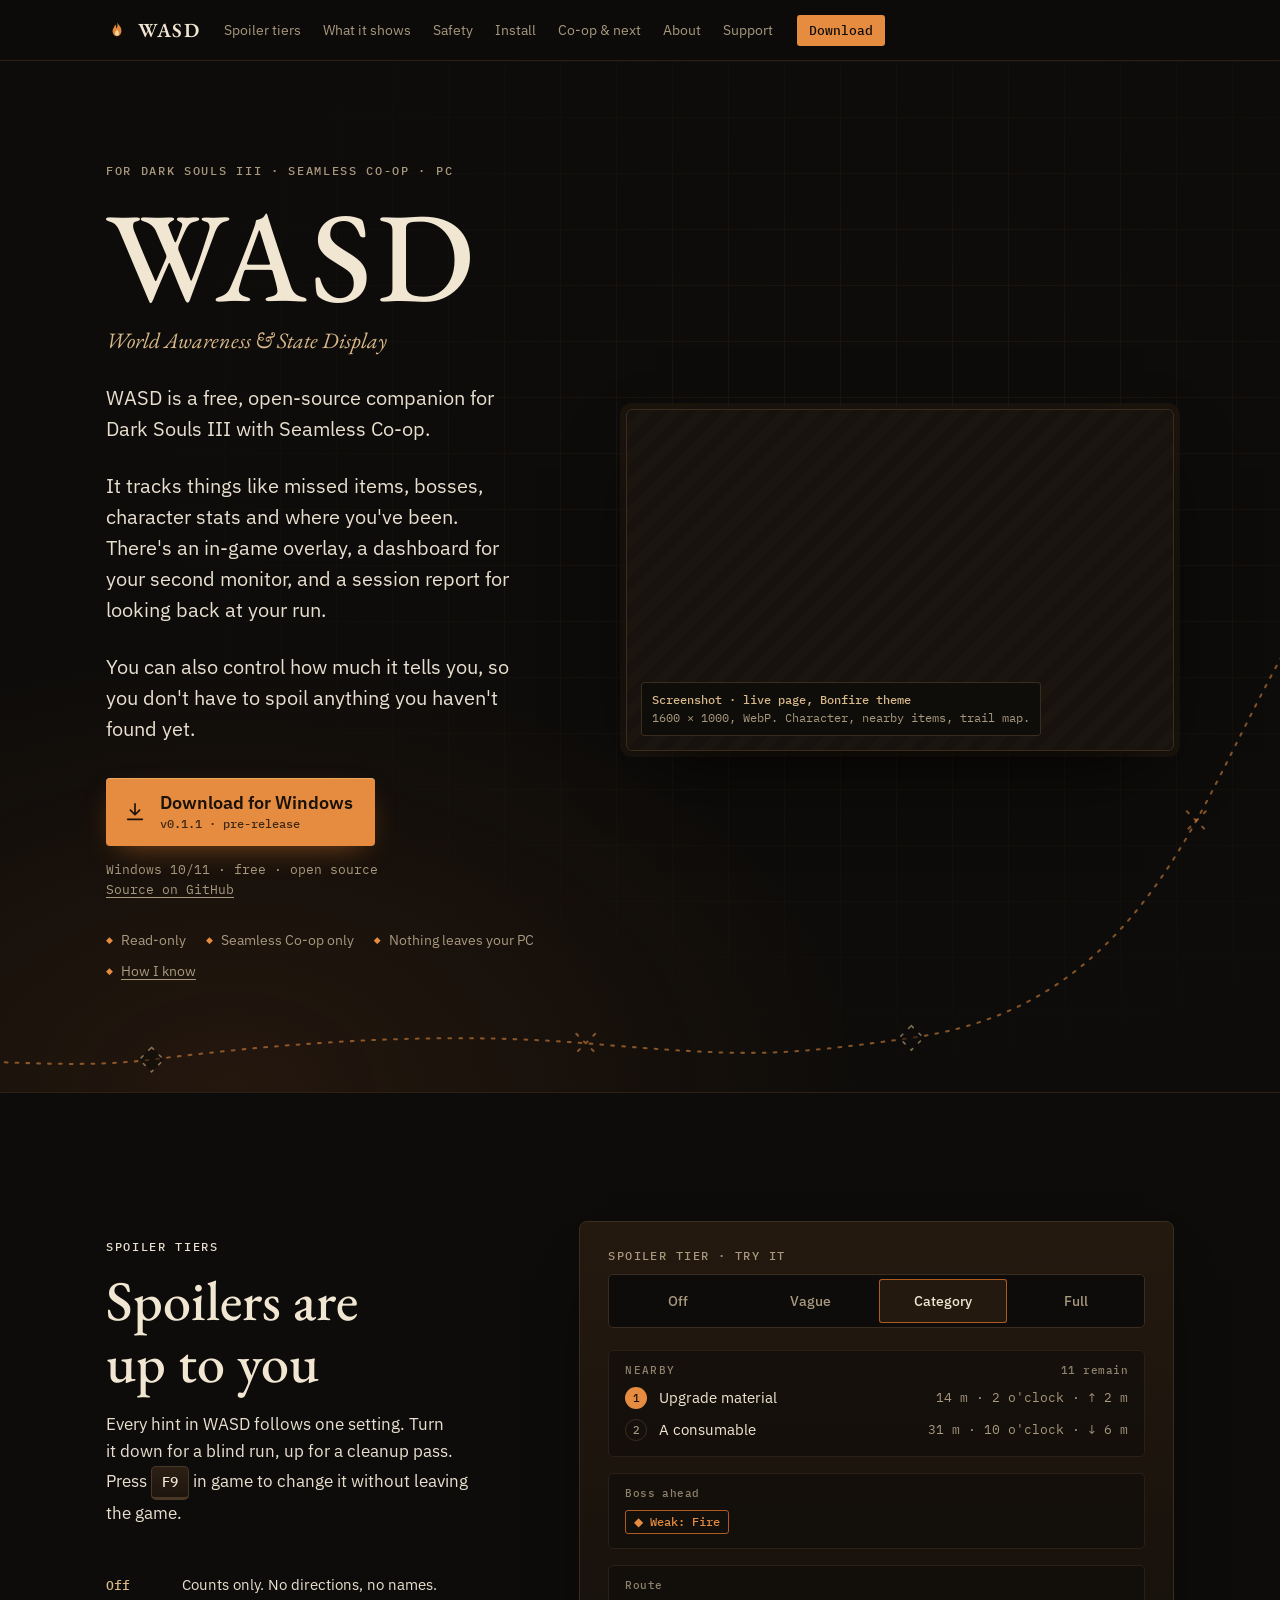
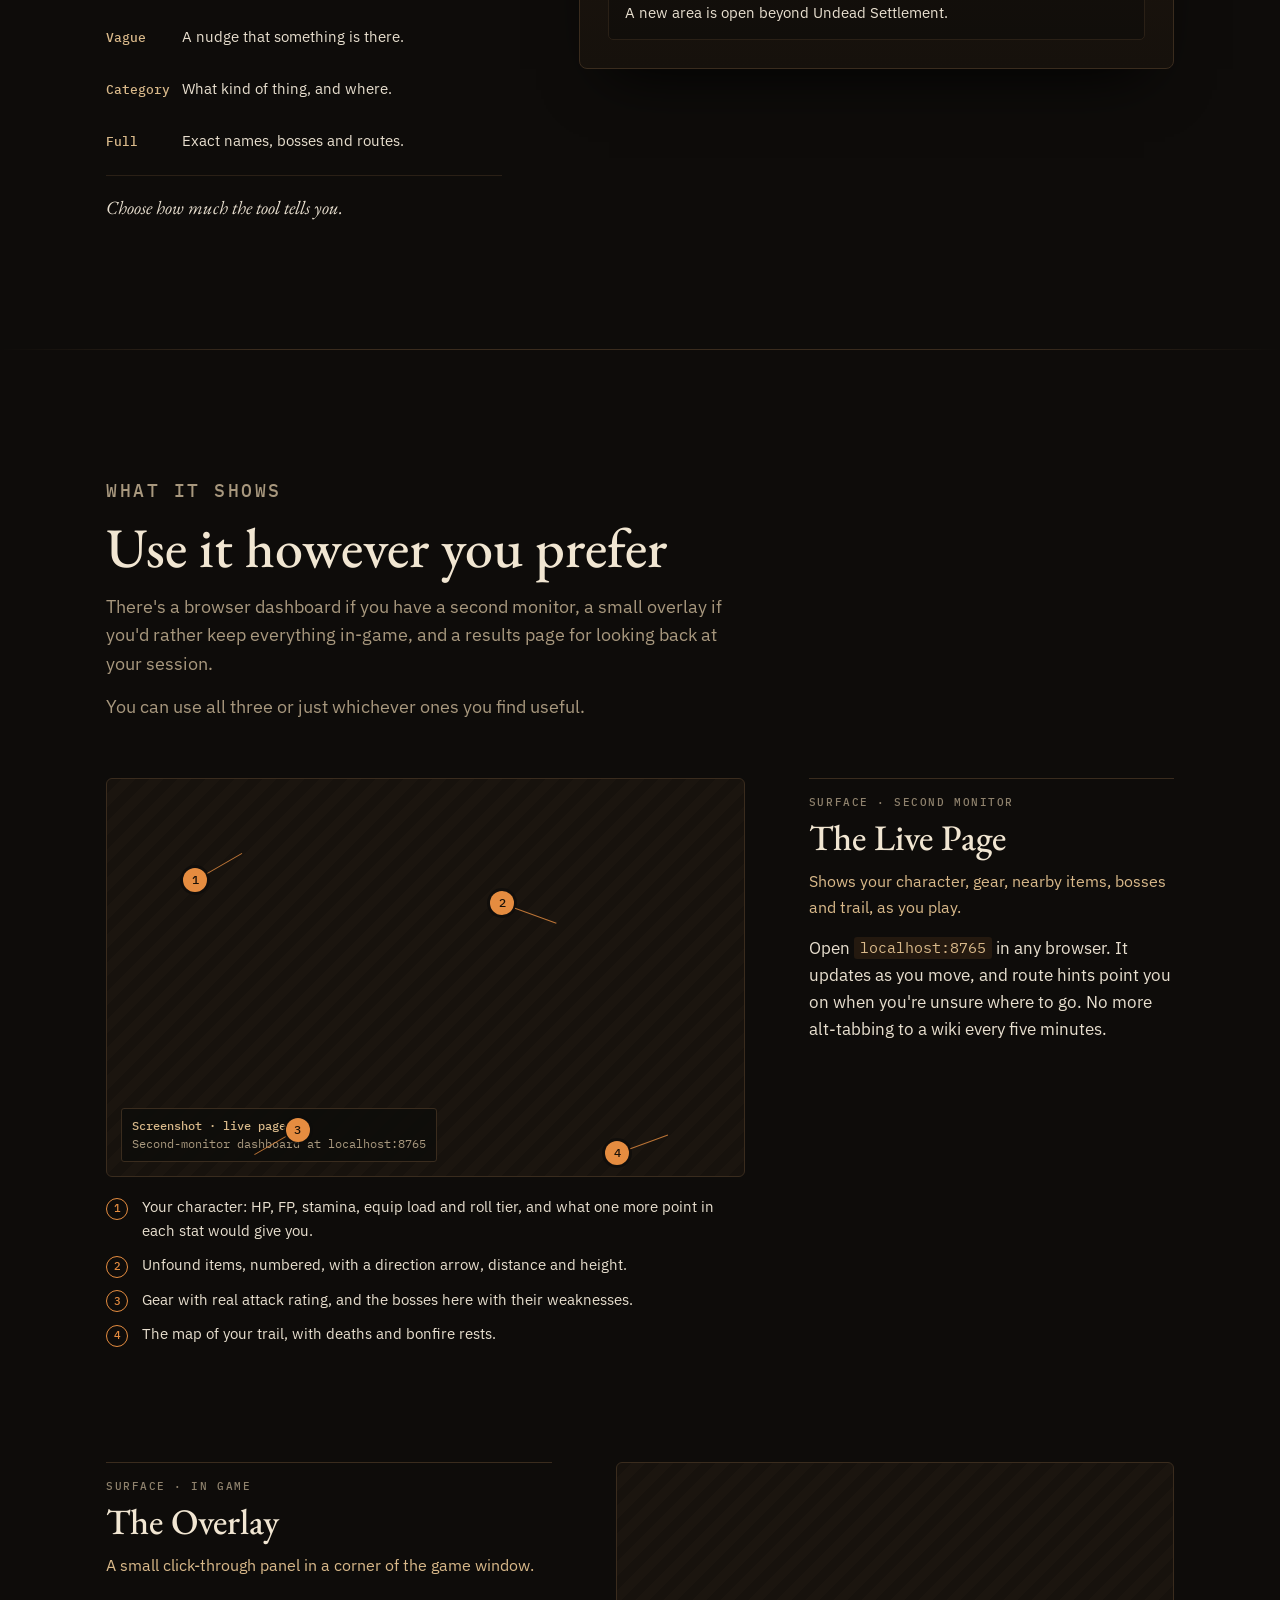
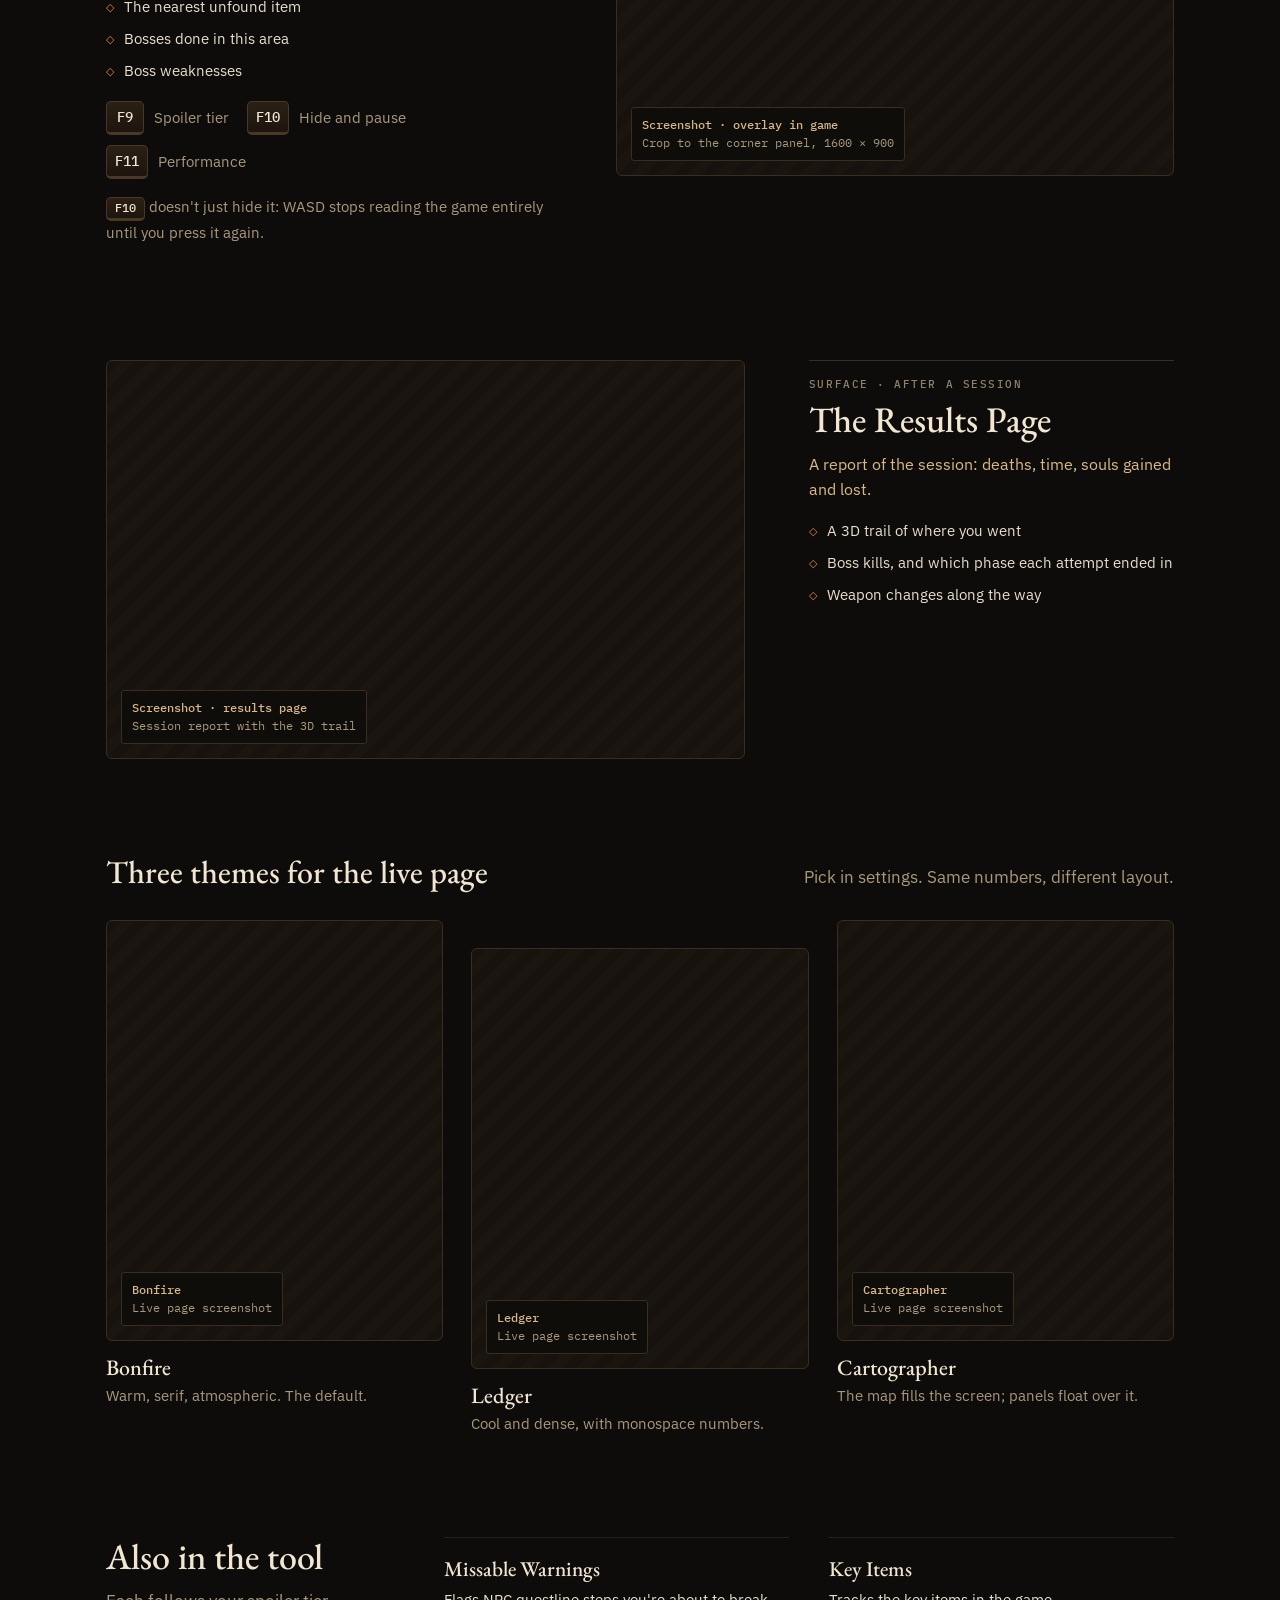
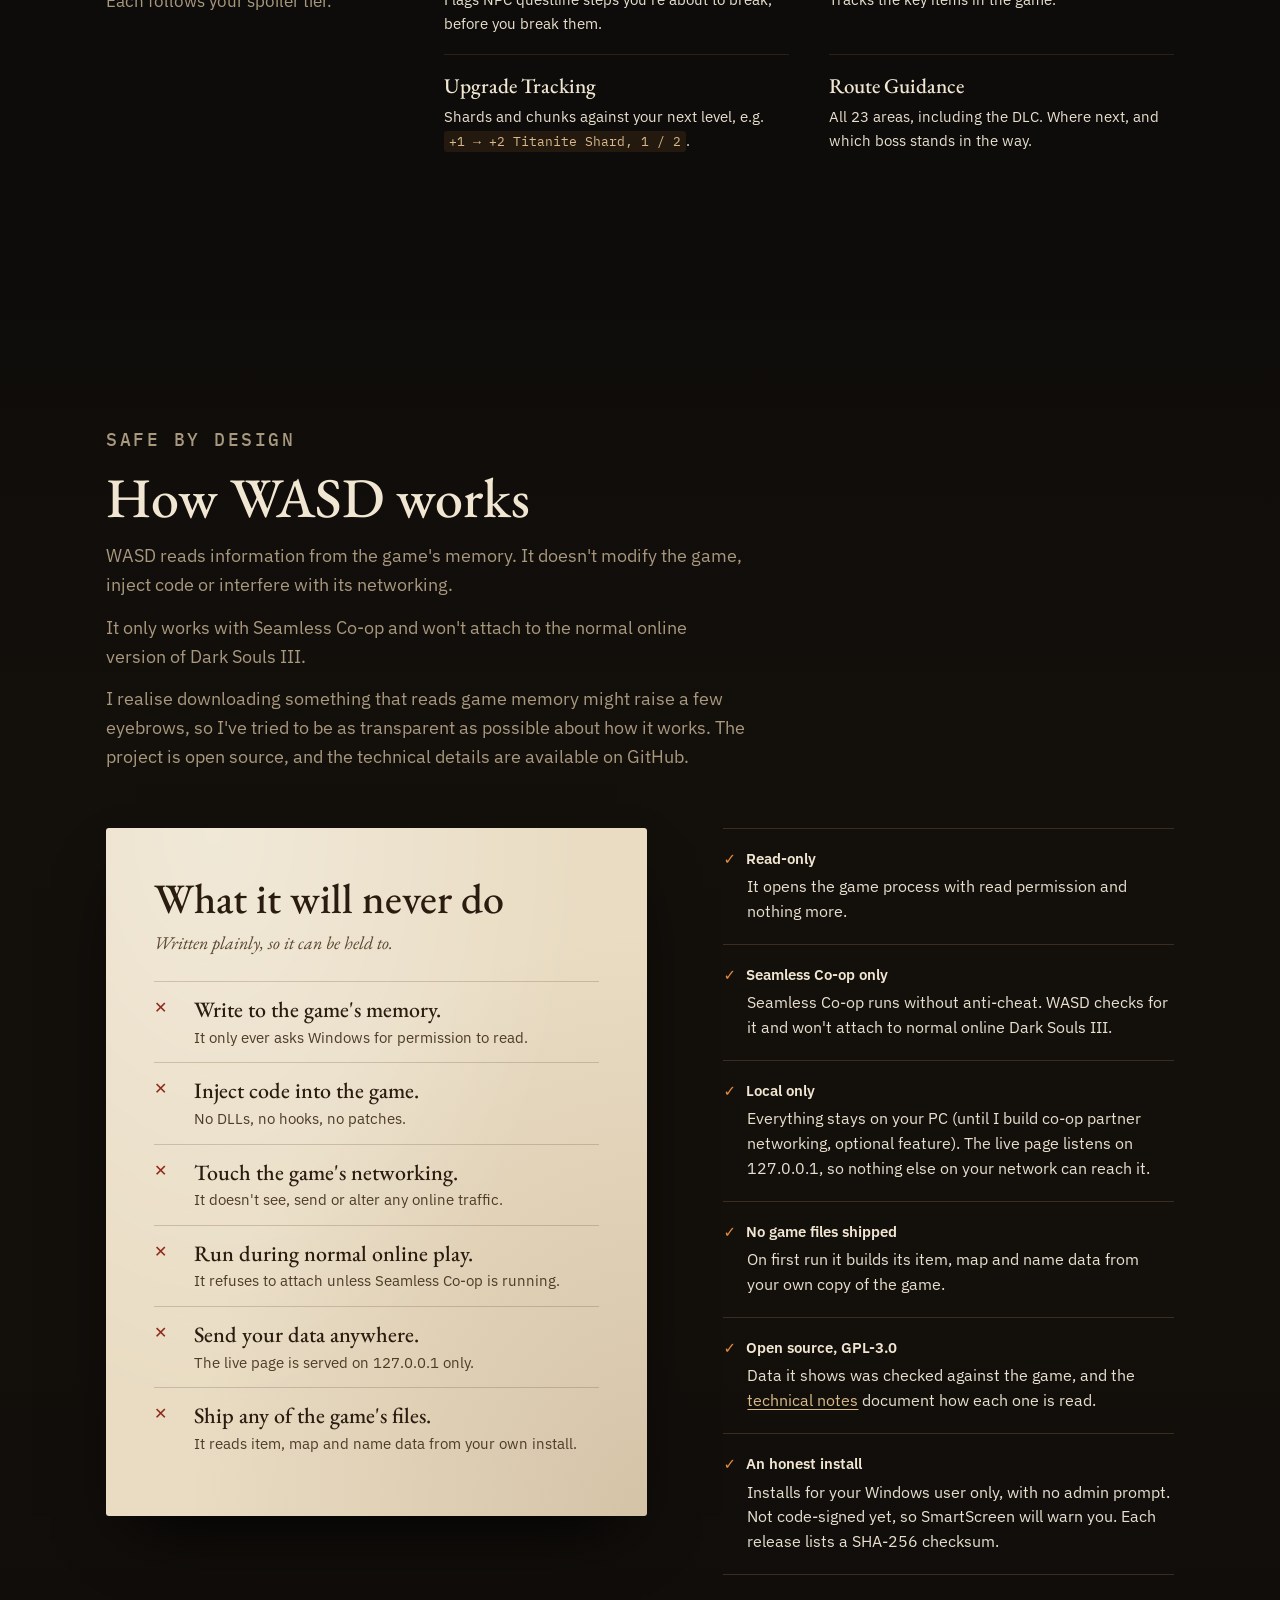
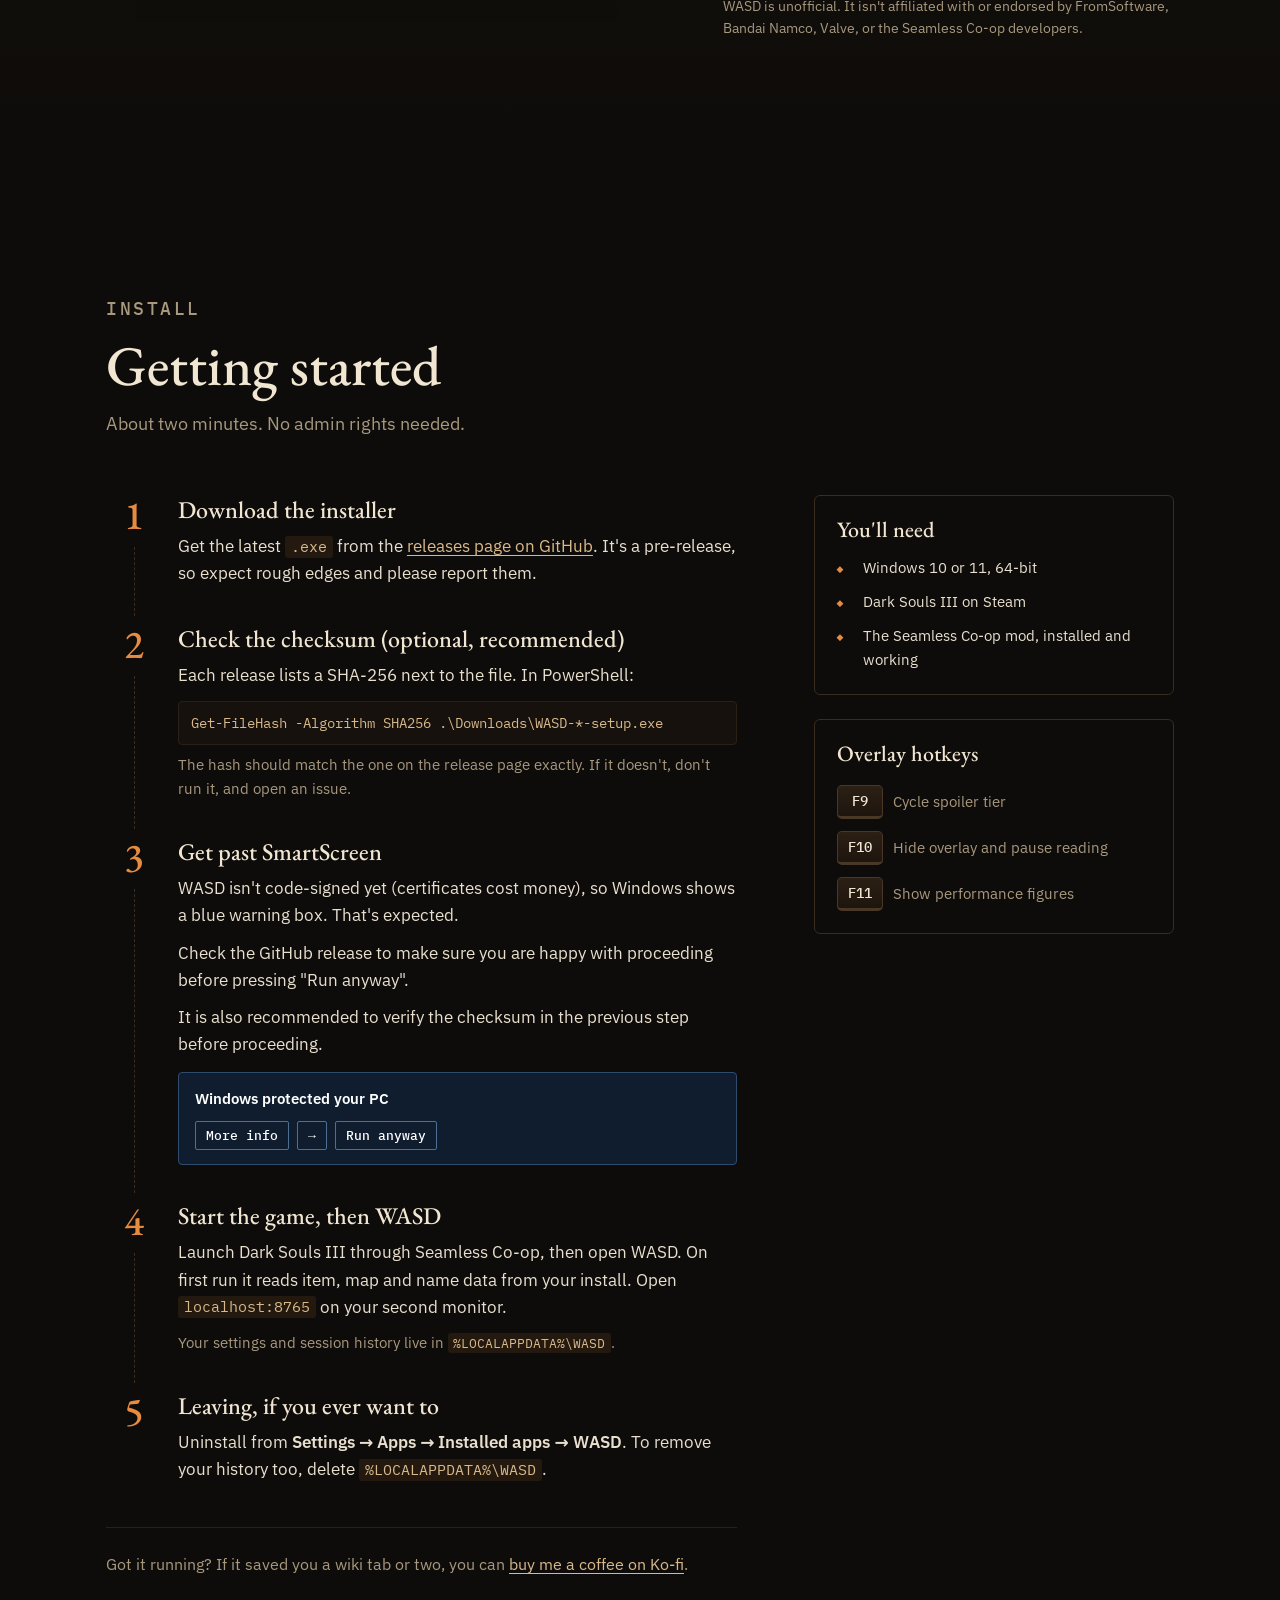
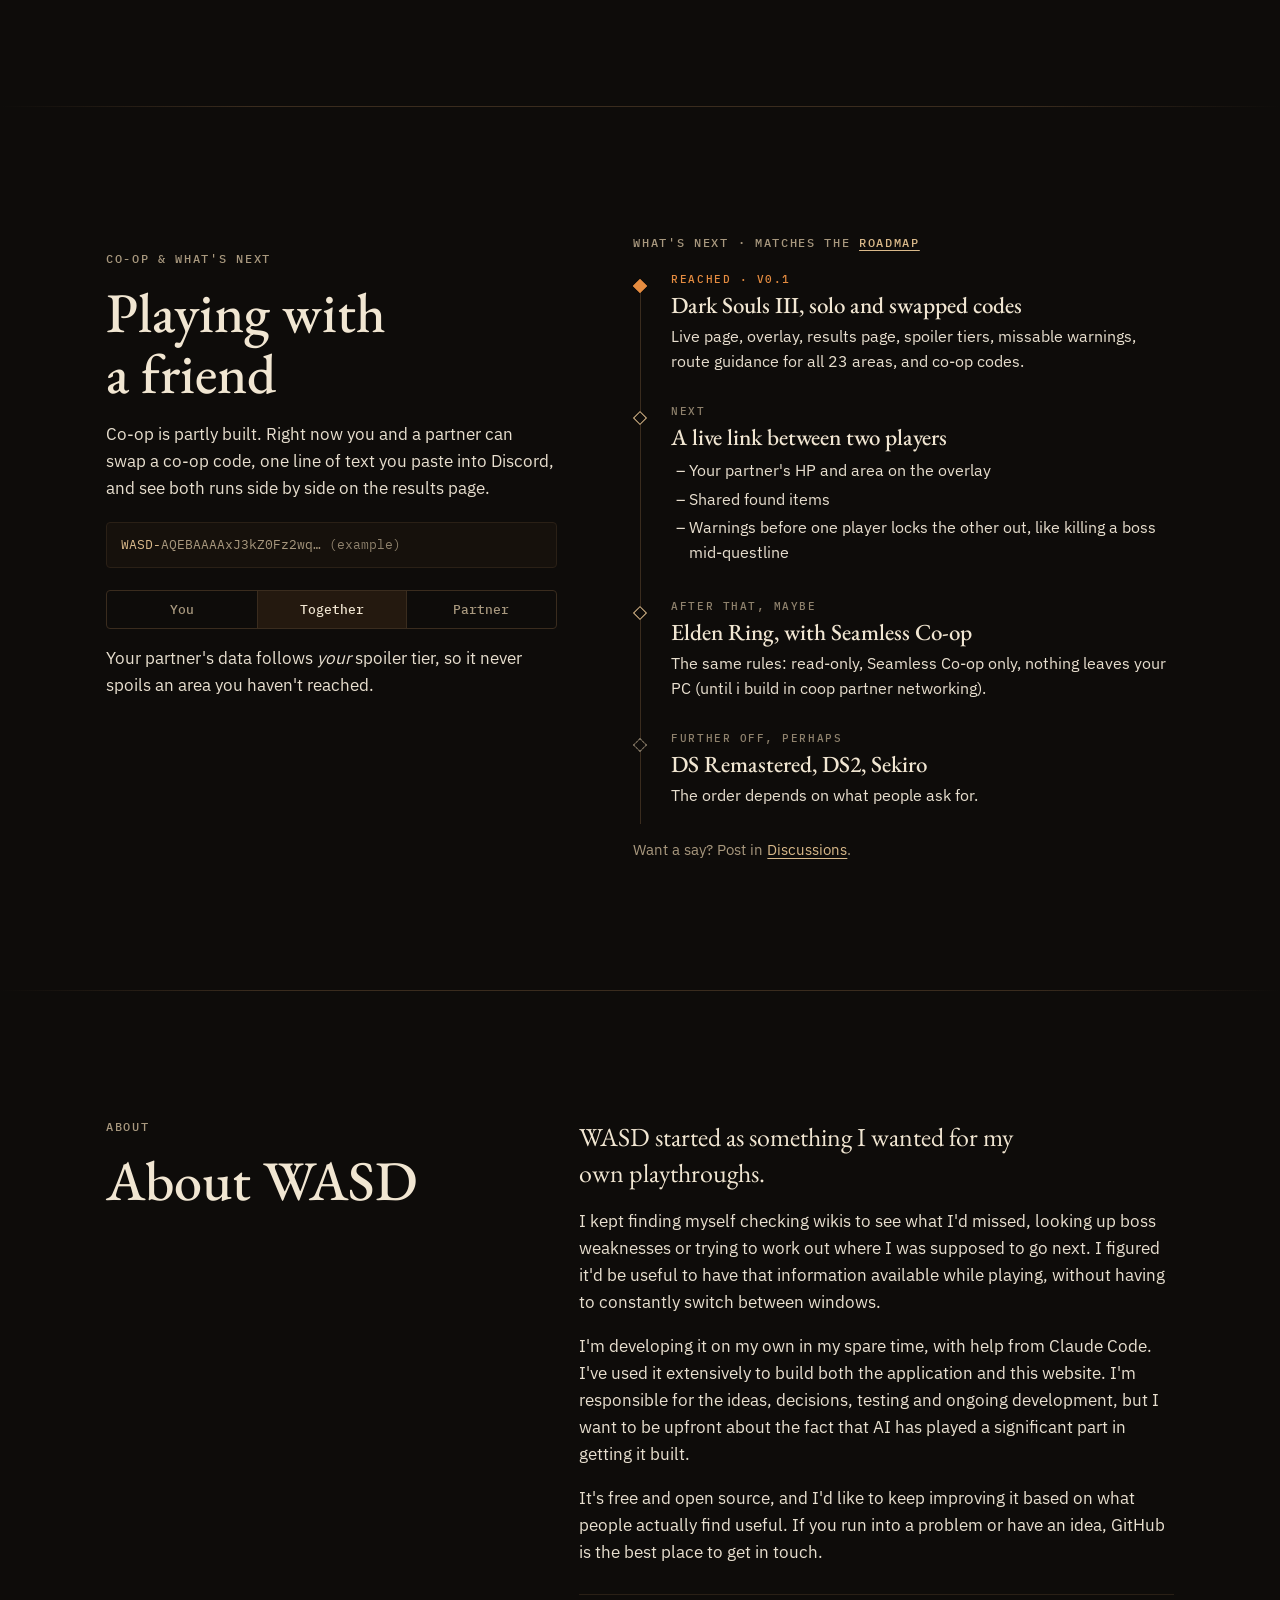
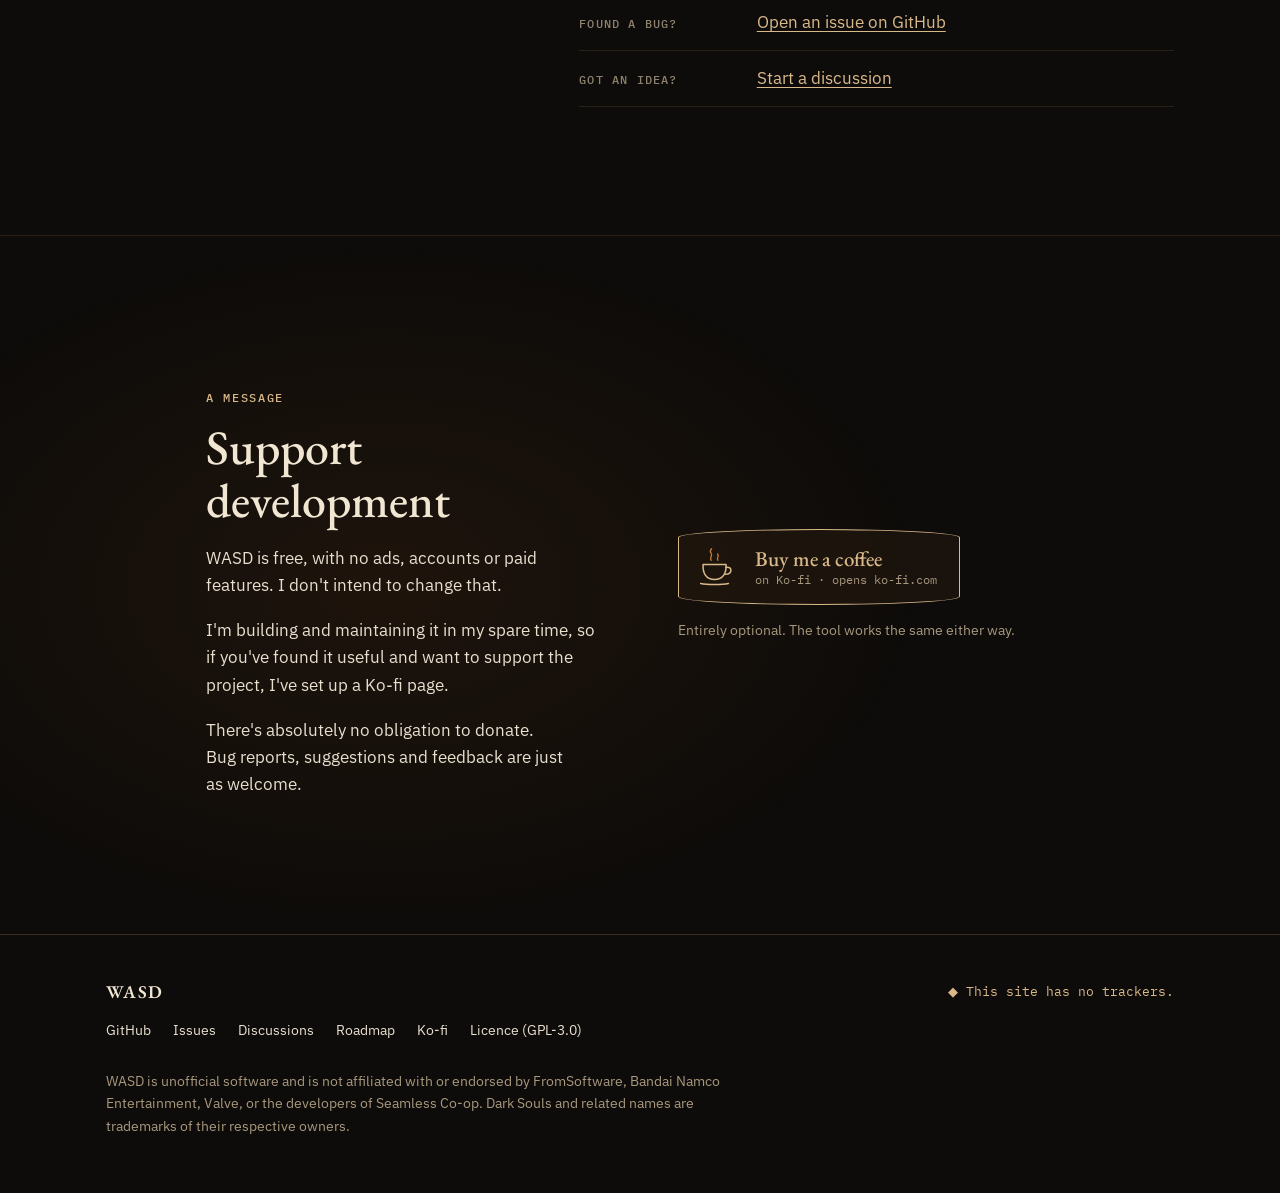
==== commit 78b0ec55: "Update website copy and styling, add about section" ====
--- a/website/index.html
+++ b/website/index.html
@@ -38,6 +38,7 @@
         <li><a href="#safety">Safety</a></li>
         <li><a href="#install">Install</a></li>
         <li><a href="#coop">Co-op &amp; next</a></li>
+        <li><a href="#about">About</a></li>
         <li><a href="#support">Support</a></li>
       </ul>
     </nav>
@@ -59,7 +60,9 @@
     <div>
       <p class="eyebrow">For Dark Souls III · Seamless Co-op · PC</p>
       <h1 id="hero-title" style="margin-top:18px">WASD<span class="expand">World Awareness &amp; State Display</span></h1>
-      <p class="lede">A read-only companion for Dark Souls III with Seamless Co-op. It tells you what's left, what's ahead, and only as much as you want to know.</p>
+      <p class="lede">WASD is a free, open-source companion for Dark Souls III with Seamless Co-op.</p>
+      <p class="lede">It tracks things like missed items, bosses, character stats and where you've been. There's an in-game overlay, a dashboard for your second monitor, and a session report for looking back at your run.</p>
+      <p class="lede">You can also control how much it tells you, so you don't have to spoil anything you haven't found yet.</p>
 
       <div class="dl">
         <!-- VERSION: this is the only place the version number appears. Bump it here. -->
@@ -74,7 +77,7 @@
         <li>Read-only</li>
         <li>Seamless Co-op only</li>
         <li>Nothing leaves your PC</li>
-        <li><a href="#safety">How we know</a></li>
+        <li><a href="#safety">How I know</a></li>
       </ul>
 
       <div class="to-pc">
@@ -98,15 +101,15 @@
   <div class="wrap tiers">
     <div class="tiers-copy">
       <p class="eyebrow">Spoiler tiers</p>
-      <h2 id="tiers-title" style="margin-top:14px">How much should the fire tell you?</h2>
-      <p>Every hint in WASD follows one setting. Turn it down for a blind run, up for a cleanup pass. Press <kbd>F9</kbd> in game to change it without leaving the fight.</p>
+      <h2 id="tiers-title" style="margin-top:14px">Spoilers are up to you</h2>
+      <p>Every hint in WASD follows one setting. Turn it down for a blind run, up for a cleanup pass. Press <kbd>F9</kbd> in game to change it without leaving the game.</p>
       <div class="tier-key">
         <p><b>Off</b>Counts only. No directions, no names.</p>
         <p><b>Vague</b>A nudge that something is there.</p>
         <p><b>Category</b>What kind of thing, and where.</p>
         <p><b>Full</b>Exact names, bosses and routes.</p>
       </div>
-      <p class="flavour">Knowing too much robs a journey of its weight. Choose how much the fire tells you.</p>
+      <p class="flavour">Choose how much the tool tells you.</p>
     </div>
 
     <div class="demo" data-demo>
@@ -171,8 +174,9 @@
   <div class="wrap">
     <div class="sec-head">
       <p class="eyebrow">What it shows</p>
-      <h2 id="shows-title">Three ways to look at the same fire</h2>
-      <p>A live page for your second monitor, a small overlay in the game, and a report when you're done for the night.</p>
+      <h2 id="shows-title">Use it however you prefer</h2>
+      <p>There's a browser dashboard if you have a second monitor, a small overlay if you'd rather keep everything in-game, and a results page for looking back at your session.</p>
+      <p>You can use all three or just whichever ones you find useful.</p>
     </div>
 
     <article class="surface" aria-labelledby="s-live">
@@ -197,7 +201,6 @@
         <h3 id="s-live">The Live Page</h3>
         <p class="effect">Shows your character, gear, nearby items, bosses and trail, as you play.</p>
         <p class="body">Open <code>localhost:8765</code> in any browser. It updates as you move, and route hints point you on when you're unsure where to go. No more alt-tabbing to a wiki every five minutes.</p>
-        <p class="flavour">A record kept by a patient hand, of every step and every fall.</p>
       </div>
     </article>
 
@@ -236,20 +239,19 @@
       <div class="item">
         <p class="kind">Surface · after a session</p>
         <h3 id="s-results">The Results Page</h3>
-        <p class="effect">A report of the night: deaths, time, souls gained and lost.</p>
+        <p class="effect">A report of the session: deaths, time, souls gained and lost.</p>
         <ul>
           <li>A 3D trail of where you went</li>
           <li>Boss kills, and which phase each attempt ended in</li>
           <li>Weapon changes along the way</li>
         </ul>
-        <p class="flavour">Souls gained, souls lost. The ledger does not judge.</p>
       </div>
     </article>
 
     <div class="themes" aria-labelledby="themes-title">
       <div class="themes-h">
         <h3 id="themes-title">Three themes for the live page</h3>
-        <p>Pick in settings. Same numbers, different light.</p>
+        <p>Pick in settings. Same numbers, different layout.</p>
       </div>
       <div class="theme"><figure>
         <div class="shot tall"><!-- <img src="img/theme-bonfire.webp" alt="..." loading="lazy"> --><p class="ph"><b>Bonfire</b>Live page screenshot</p></div>
@@ -264,14 +266,14 @@
 
     <div class="also">
       <div>
-        <h3>Also in the pack</h3>
+        <h3>Also in the tool</h3>
         <p>Each follows your spoiler tier.</p>
       </div>
       <dl>
-        <div><dt>Missable Warnings</dt><dd>Flags NPC questline steps you're about to break, before you break them.<span class="flavour">Some doors close quietly, and do not open again.</span></dd></div>
-        <div><dt>Key Items</dt><dd>Tracks the items that open the way forward, so none are left behind.</dd></div>
+        <div><dt>Missable Warnings</dt><dd>Flags NPC questline steps you're about to break, before you break them.</dd></div>
+        <div><dt>Key Items</dt><dd>Tracks the key items in the game.</dd></div>
         <div><dt>Upgrade Tracking</dt><dd>Shards and chunks against your next level, e.g. <code>+1 → +2 Titanite Shard, 1 / 2</code>.</dd></div>
-        <div><dt>Route Guidance</dt><dd>All 23 areas, including the DLC. Where next, and which boss stands in the way.<span class="flavour">Every road leads somewhere. Not all of them lead on.</span></dd></div>
+        <div><dt>Route Guidance</dt><dd>All 23 areas, including the DLC. Where next, and which boss stands in the way.</dd></div>
       </dl>
     </div>
   </div>
@@ -282,8 +284,10 @@
   <div class="wrap">
     <div class="sec-head">
       <p class="eyebrow">Safe by design</p>
-      <h2 id="safety-title">It looks. It never touches.</h2>
-      <p>Anything that reads a FromSoftware game's memory deserves suspicion. Here is exactly what WASD does, and what it won't.</p>
+      <h2 id="safety-title">How WASD works</h2>
+      <p>WASD reads information from the game's memory. It doesn't modify the game, inject code or interfere with its networking.</p>
+      <p>It only works with Seamless Co-op and won't attach to the normal online version of Dark Souls III.</p>
+      <p>I realise downloading something that reads game memory might raise a few eyebrows, so I've tried to be as transparent as possible about how it works. The project is open source, and the technical details are available on GitHub.</p>
     </div>
     <div class="safety-grid">
       <div class="vow" aria-labelledby="vow-title">
@@ -297,16 +301,15 @@
           <li><span>Send your data anywhere.<small>The live page is served on 127.0.0.1 only.</small></span></li>
           <li><span>Ship any of the game's files.<small>It reads item, map and name data from your own install.</small></span></li>
         </ol>
-        <p class="sig">— Matt, who builds it</p>
       </div>
 
       <div>
         <dl class="facts">
           <div><dt>Read-only</dt><dd>It opens the game process with read permission and nothing more.</dd></div>
           <div><dt>Seamless Co-op only</dt><dd>Seamless Co-op runs without anti-cheat. WASD checks for it and won't attach to normal online Dark Souls III.</dd></div>
-          <div><dt>Local only</dt><dd>Everything stays on your PC. The live page listens on 127.0.0.1, so nothing else on your network can reach it.</dd></div>
+          <div><dt>Local only</dt><dd>Everything stays on your PC (until I build co-op partner networking, optional feature). The live page listens on 127.0.0.1, so nothing else on your network can reach it.</dd></div>
           <div><dt>No game files shipped</dt><dd>On first run it builds its item, map and name data from your own copy of the game.</dd></div>
-          <div><dt>Open source, GPL-3.0</dt><dd>Every number it shows was checked against the game, and the <a href="https://github.com/matt-hewson/wasd">technical notes</a> document how each one is read.</dd></div>
+          <div><dt>Open source, GPL-3.0</dt><dd>Data it shows was checked against the game, and the <a href="https://github.com/matt-hewson/wasd">technical notes</a> document how each one is read.</dd></div>
           <div><dt>An honest install</dt><dd>Installs for your Windows user only, with no admin prompt. Not code-signed yet, so SmartScreen will warn you. Each release lists a SHA-256 checksum.</dd></div>
         </dl>
         <p class="unofficial">WASD is unofficial. It isn't affiliated with or endorsed by FromSoftware, Bandai Namco, Valve, or the Seamless Co-op developers.</p>
@@ -320,7 +323,7 @@
   <div class="wrap">
     <div class="sec-head">
       <p class="eyebrow">Install</p>
-      <h2 id="install-title">Five steps to the first rest</h2>
+      <h2 id="install-title">Getting started</h2>
       <p>About two minutes. No admin rights needed.</p>
     </div>
     <div class="install">
@@ -339,6 +342,8 @@
           <li><div>
             <h3>Get past SmartScreen</h3>
             <p>WASD isn't code-signed yet (certificates cost money), so Windows shows a blue warning box. That's expected.</p>
+            <p>Check the GitHub release to make sure you are happy with proceeding before pressing "Run anyway".</p>
+            <p>It is also recommended to verify the checksum in the previous step before proceeding.</p>
             <div class="smartscreen">
               <b>Windows protected your PC</b>
               <div class="seq" aria-label="Click More info, then Run anyway"><span>More info</span><span aria-hidden="true">→</span><span>Run anyway</span></div>
@@ -386,7 +391,7 @@
   <div class="wrap coop">
     <div class="coop-copy">
       <p class="eyebrow">Co-op &amp; what's next</p>
-      <h2 id="coop-title" style="margin-top:14px;font-size:clamp(36px,5vw,56px)">Two fires, one road</h2>
+      <h2 id="coop-title" style="margin-top:14px;font-size:clamp(36px,5vw,56px)">Playing with a friend</h2>
       <p>Co-op is partly built. Right now you and a partner can swap a co-op code, one line of text you paste into Discord, and see both runs side by side on the results page.</p>
       <p class="demo-code" aria-label="Example co-op code"><span>WASD-</span>AQEBAAAAxJ3kZ0Fz2wq… <span style="color:var(--muted-2)">(example)</span></p>
       <div class="split" aria-label="Results page views"><span>You</span><span>Together</span><span>Partner</span></div>
@@ -394,14 +399,14 @@
     </div>
 
     <div>
-      <p class="eyebrow" style="margin-bottom:22px">Traveller's log · matches the <a href="https://github.com/matt-hewson/wasd/blob/main/ROADMAP.md">roadmap</a></p>
+      <p class="eyebrow" style="margin-bottom:22px">What's next · matches the <a href="https://github.com/matt-hewson/wasd/blob/main/ROADMAP.md">roadmap</a></p>
       <ol class="log">
         <li class="done"><p class="when">Reached · v0.1</p><h3>Dark Souls III, solo and swapped codes</h3>
           <p>Live page, overlay, results page, spoiler tiers, missable warnings, route guidance for all 23 areas, and co-op codes.</p></li>
         <li><p class="when">Next</p><h3>A live link between two players</h3>
           <ul><li>Your partner's HP and area on the overlay</li><li>Shared found items</li><li>Warnings before one player locks the other out, like killing a boss mid-questline</li></ul></li>
-        <li><p class="when">After that</p><h3>Elden Ring, with Seamless Co-op</h3>
-          <p>The same rules: read-only, Seamless Co-op only, nothing leaves your PC.</p></li>
+        <li><p class="when">After that, maybe</p><h3>Elden Ring, with Seamless Co-op</h3>
+          <p>The same rules: read-only, Seamless Co-op only, nothing leaves your PC (until i build in coop partner networking).</p></li>
         <li class="later"><p class="when">Further off, perhaps</p><h3>DS Remastered, DS2, Sekiro</h3>
           <p>The order depends on what people ask for.</p></li>
       </ol>
@@ -410,14 +415,37 @@
   </div>
 </section>
 
-<!-- 7. Support -->
+<hr class="rule">
+
+<!-- 7. About -->
+<section class="sec" id="about" aria-labelledby="about-title">
+  <div class="wrap about">
+    <div class="about-head">
+      <p class="eyebrow">About</p>
+      <h2 id="about-title" style="margin-top:14px;font-size:clamp(36px,5vw,56px)">About WASD</h2>
+    </div>
+    <div class="about-copy">
+      <p>WASD started as something I wanted for my own playthroughs.</p>
+      <p>I kept finding myself checking wikis to see what I'd missed, looking up boss weaknesses or trying to work out where I was supposed to go next. I figured it'd be useful to have that information available while playing, without having to constantly switch between windows.</p>
+      <p>I'm developing it on my own in my spare time, with help from Claude Code. I've used it extensively to build both the application and this website. I'm responsible for the ideas, decisions, testing and ongoing development, but I want to be upfront about the fact that AI has played a significant part in getting it built.</p>
+      <p>It's free and open source, and I'd like to keep improving it based on what people actually find useful. If you run into a problem or have an idea, GitHub is the best place to get in touch.</p>
+      <ul class="reach" aria-label="Ways to get in touch">
+        <li><span>Found a bug?</span> <a href="https://github.com/matt-hewson/wasd/issues">Open an issue on GitHub</a></li>
+        <li><span>Got an idea?</span> <a href="https://github.com/matt-hewson/wasd/discussions">Start a discussion</a></li>
+      </ul>
+    </div>
+  </div>
+</section>
+
+<!-- 8. Support -->
 <section class="sec support" id="support" aria-labelledby="support-title">
   <div class="wrap support-in">
     <div class="soapstone">
-      <p class="eyebrow">A message, left by the fire</p>
-      <h2 id="support-title">Try kindness</h2>
-      <p>WASD is free. It has no ads, no accounts and no paid tier, and it will stay that way. It's built by one person in their spare time.</p>
-      <p>If it's earned a place next to your game, a coffee helps keep the work going: more areas checked, more bugs fixed, Elden Ring sooner.</p>
+      <p class="eyebrow">A message</p>
+      <h2 id="support-title">Support development</h2>
+      <p>WASD is free, with no ads, accounts or paid features. I don't intend to change that.</p>
+      <p>I'm building and maintaining it in my spare time, so if you've found it useful and want to support the project, I've set up a Ko-fi page.</p>
+      <p>There's absolutely no obligation to donate. Bug reports, suggestions and feedback are just as welcome.</p>
     </div>
     <div class="coffee-wrap">
       <a class="coffee" href="https://ko-fi.com/wasdcompanion" rel="noopener">
--- a/website/styles.css
+++ b/website/styles.css
@@ -208,7 +208,7 @@
 /* Install */
 .install{display:grid;grid-template-columns:minmax(0,7fr) minmax(0,4fr);gap:clamp(32px,6vw,80px);align-items:start}
 .steps{list-style:none;padding:0;margin:0;counter-reset:step}
-.steps>li{position:relative;display:grid;grid-template-columns:56px 1fr;gap:16px;padding-bottom:36px}
+.steps>li{position:relative;display:grid;grid-template-columns:56px minmax(0,1fr);gap:16px;padding-bottom:36px}
 .steps>li::before{counter-increment:step;content:counter(step);font:500 40px/1 var(--serif);color:var(--ember);text-align:center}
 .steps>li::after{content:"";position:absolute;left:28px;top:52px;bottom:8px;border-left:1px dashed var(--line)}
 .steps>li:last-child::after{display:none}
@@ -255,6 +255,17 @@
 .log ul li::before{display:none}
 .log-foot{margin-top:4px;font-size:15px;color:var(--muted)}
 
+/* About */
+.about{display:grid;grid-template-columns:minmax(0,4fr) minmax(0,6fr);gap:clamp(32px,6vw,88px);align-items:start}
+.about-head h2{font-size:clamp(36px,5vw,56px)}
+.about-copy{max-width:62ch}
+.about-copy p+p{margin-top:16px}
+.about-copy p:first-child{font:400 clamp(22px,2.4vw,26px)/1.4 var(--serif);color:var(--bright)}
+.reach{list-style:none;padding:0;margin:28px 0 0;display:grid;gap:0}
+.reach li{display:grid;grid-template-columns:minmax(0,9.5em) minmax(0,1fr);gap:4px 16px;align-items:baseline;padding:14px 0;border-top:1px solid var(--line-soft)}
+.reach li:last-child{border-bottom:1px solid var(--line-soft)}
+.reach span{font:500 12px/1.4 var(--mono);letter-spacing:.1em;text-transform:uppercase;color:var(--muted-2)}
+
 /* Support */
 .support{border-top:1px solid var(--line-soft);background:radial-gradient(ellipse 60% 70% at 30% 50%,rgb(150 80 30 / .12),transparent 70%)}
 .support-in{display:grid;grid-template-columns:minmax(0,1fr) minmax(0,1fr);gap:clamp(32px,6vw,80px);align-items:center;max-width:980px}
@@ -291,7 +302,7 @@
 
 /* Responsive */
 @media (max-width:980px){
-  .hero-in,.tiers,.surface,.surface.flip,.safety-grid,.install,.coop,.support-in,.also{grid-template-columns:minmax(0,1fr)}
+  .hero-in,.tiers,.surface,.surface.flip,.safety-grid,.install,.coop,.about,.support-in,.also{grid-template-columns:minmax(0,1fr)}
   .surface.flip .surface-media{order:0}
   .side{position:static}
   .theme:nth-child(3){transform:none}
@@ -304,10 +315,11 @@
   .switch label{font-size:13px;padding:10px 2px}
   .items li{grid-template-columns:22px 1fr}
   .items .where{grid-column:2;text-align:left}
-  .steps>li{grid-template-columns:36px 1fr;gap:12px}
+  .steps>li{grid-template-columns:36px minmax(0,1fr);gap:12px}
   .steps>li::before{font-size:32px}
   .steps>li::after{left:18px}
   .foot-in{grid-template-columns:minmax(0,1fr)}
+  .reach li{grid-template-columns:minmax(0,1fr)}
   .btn-dl{width:100%;justify-content:center}
 }
 @media (prefers-reduced-motion:reduce){
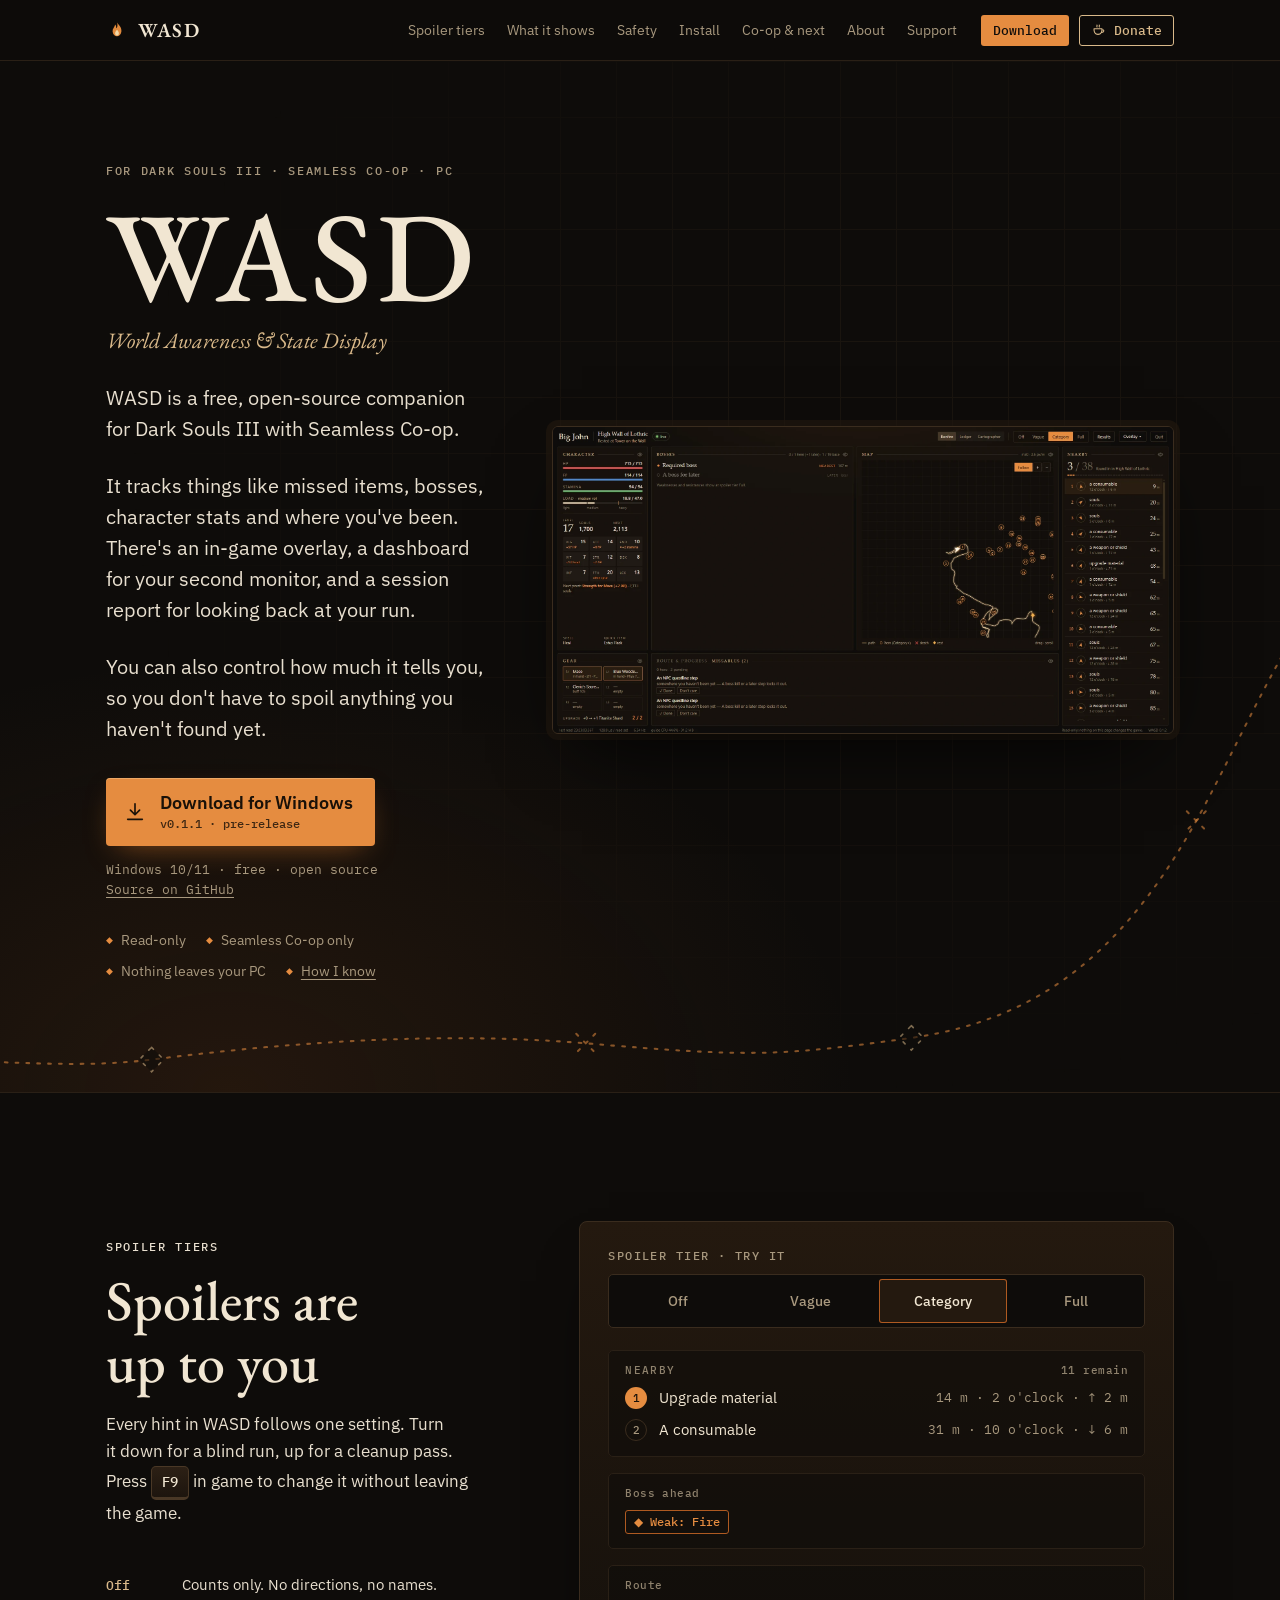
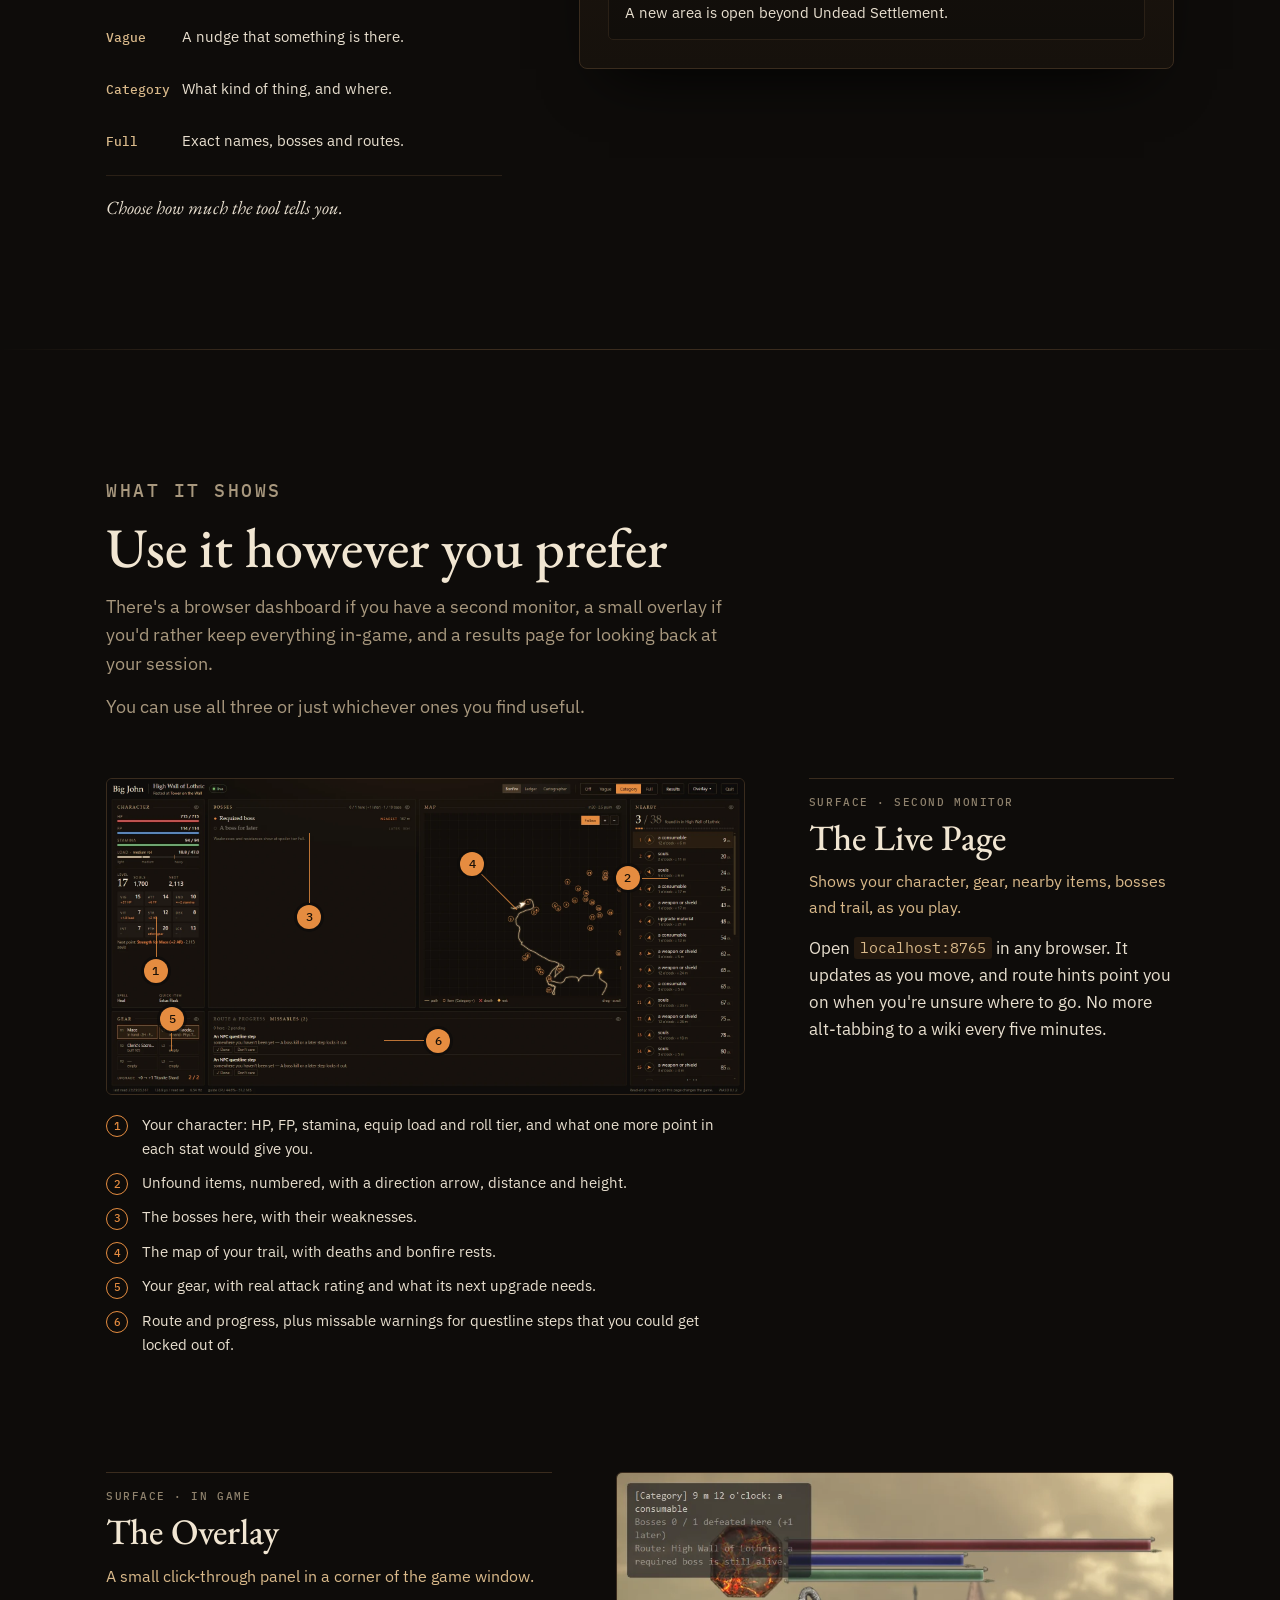
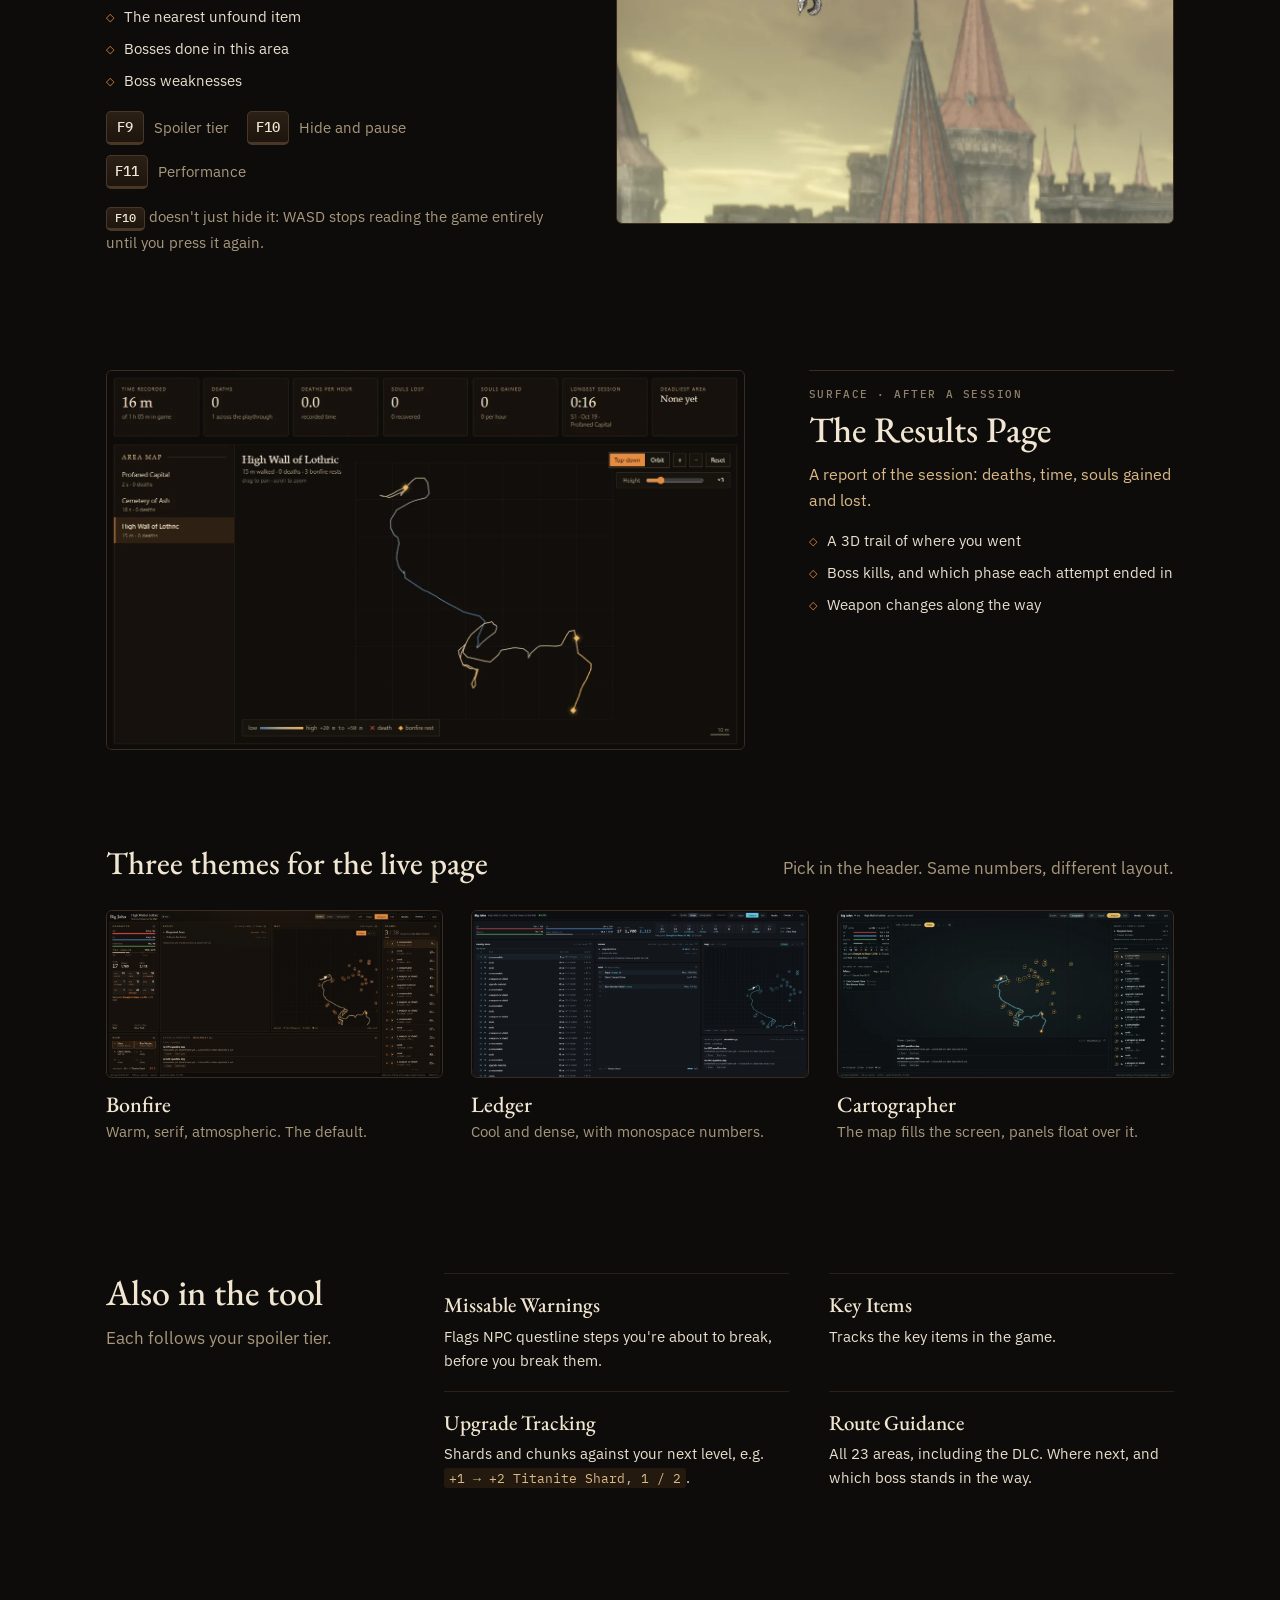
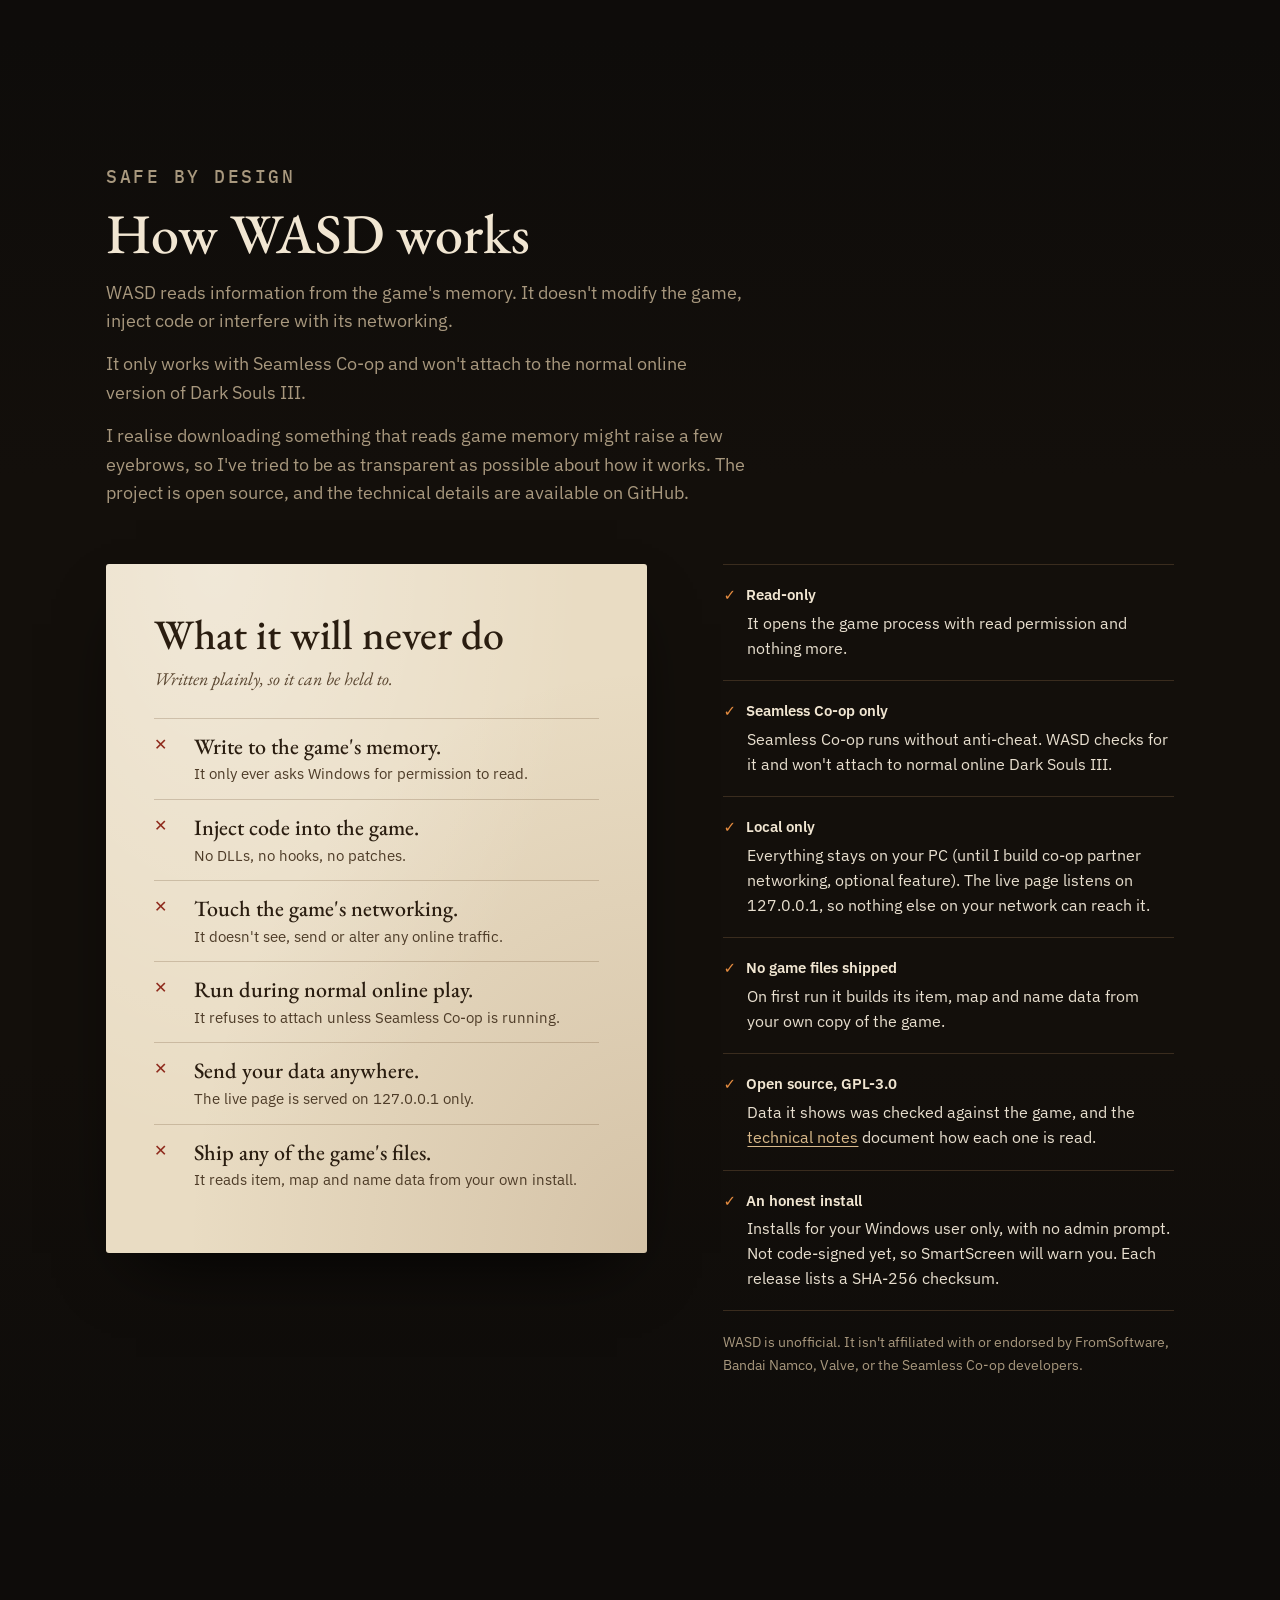
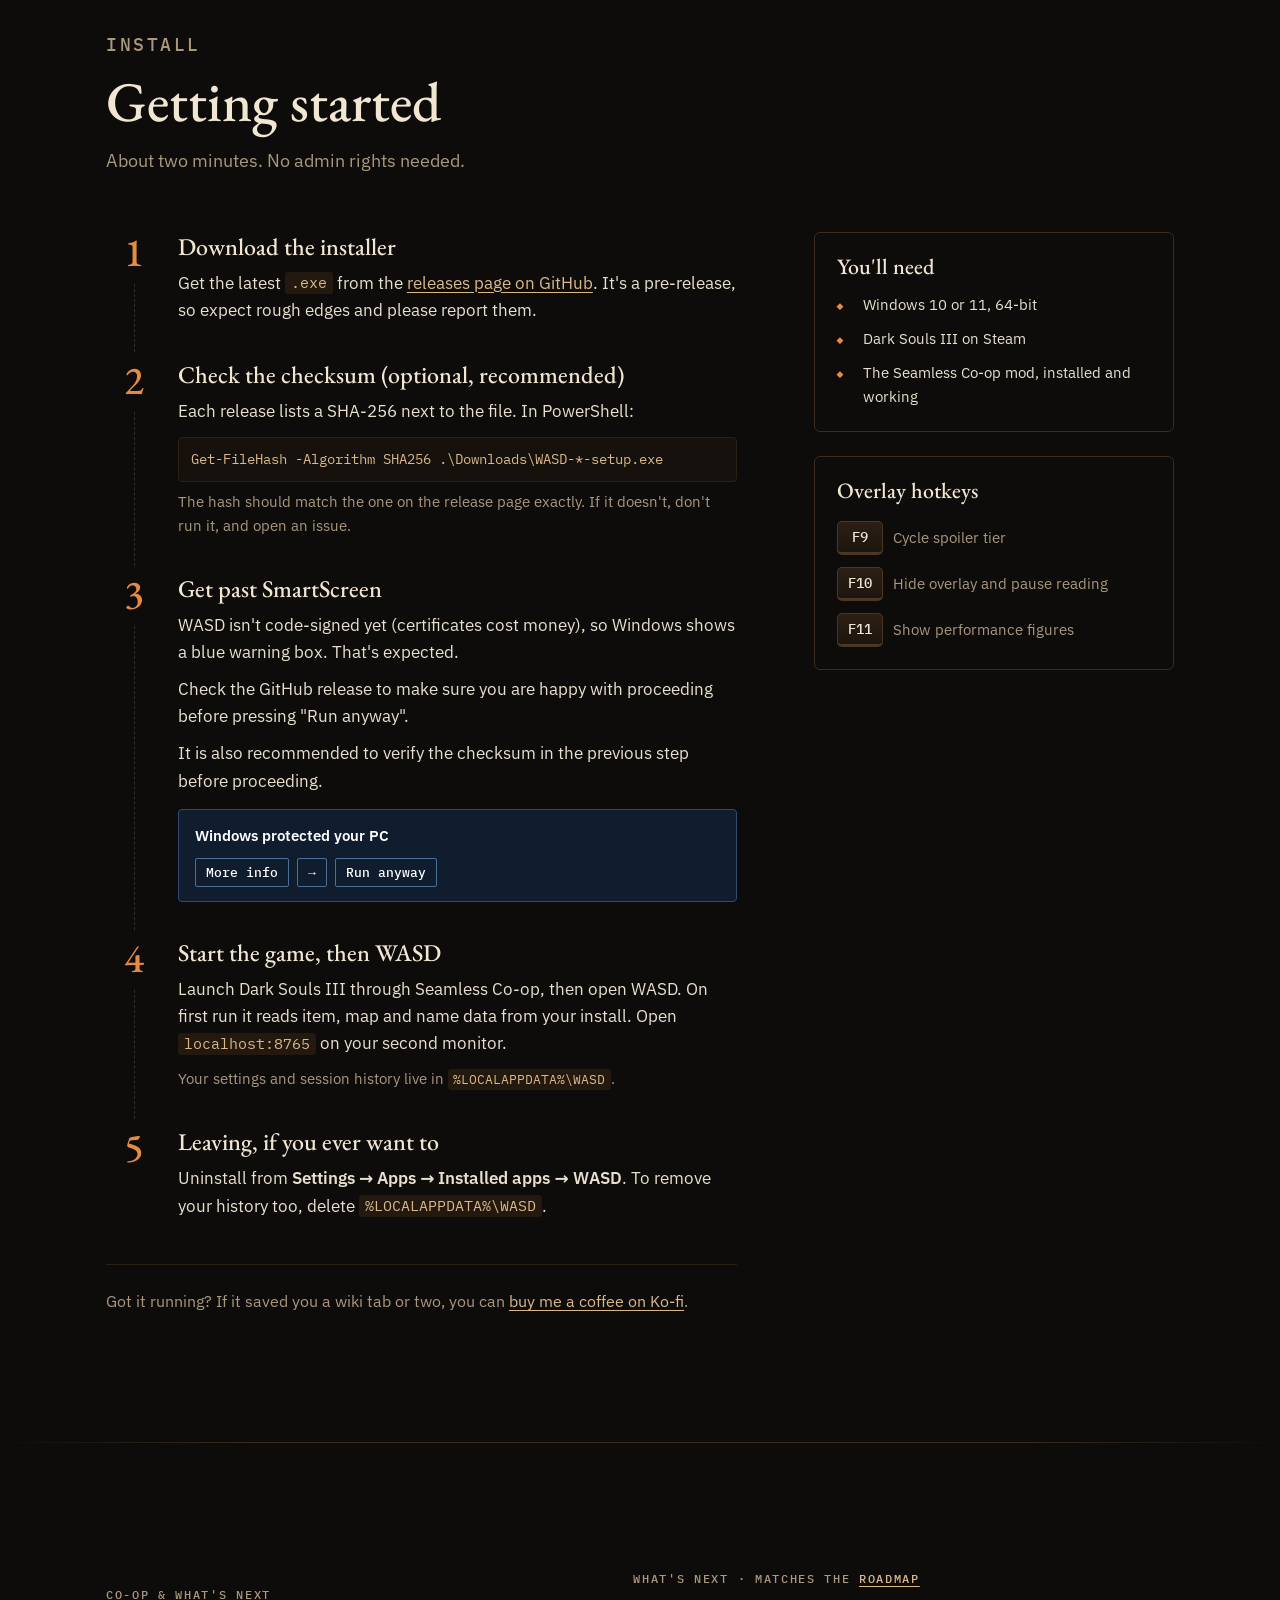
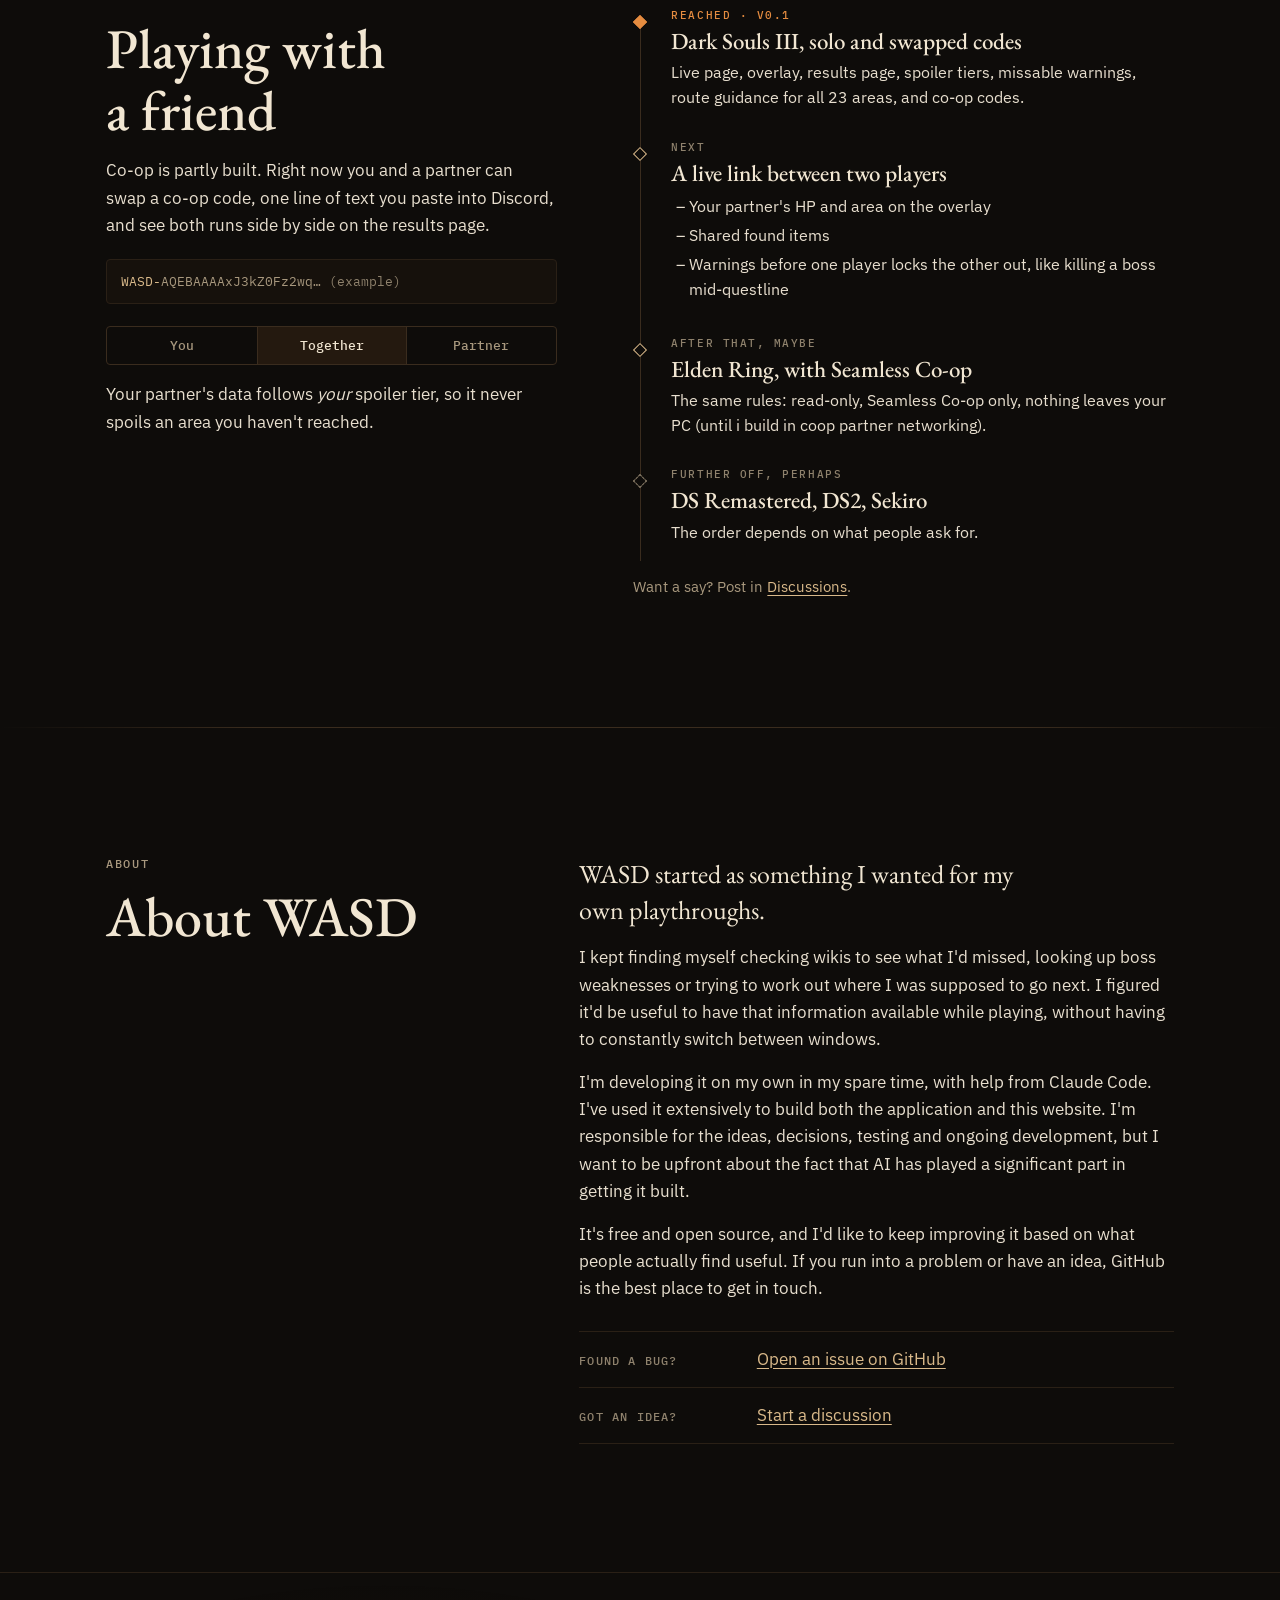
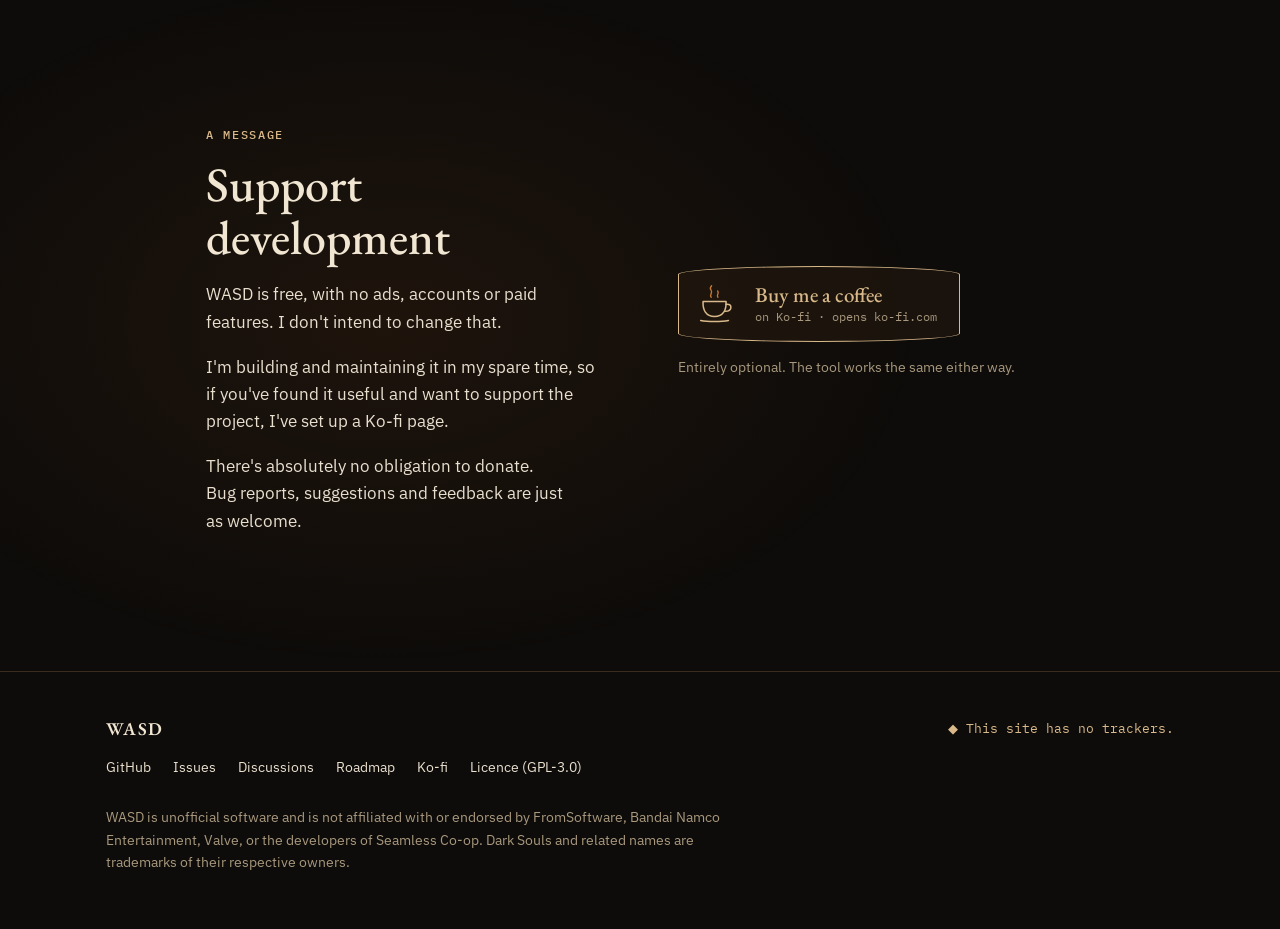
==== commit 9777d8dc: "Add website screenshots, update copy" ====
--- a/website/index.html
+++ b/website/index.html
@@ -42,7 +42,11 @@
         <li><a href="#support">Support</a></li>
       </ul>
     </nav>
-    <a class="top-dl" href="https://github.com/matt-hewson/wasd/releases">Download</a>
+    <a class="top-dl" target="_blank" href="https://github.com/matt-hewson/wasd/releases">Download</a>
+    <a class="top-kofi" target="_blank" href="https://ko-fi.com/wasdcompanion" rel="noopener" aria-label="Donate: buy me a coffee on Ko-fi">
+      <svg viewBox="0 0 24 24" aria-hidden="true"><path d="M4.5 10h12c.2 4.6-1.4 8.6-6 8.6s-6.2-4-6-8.6zM16.4 11.6c2-.3 3 .6 2.7 2s-1.6 2-3.4 1.9M9 7.5c-.9-1 .8-1.7-.1-2.8M12.5 7.5c-.9-1 .8-1.7-.1-2.8"/></svg>
+      <span class="t">Donate</span>
+    </a>
   </div>
 </header>
 
@@ -88,9 +92,8 @@
     </div>
 
     <div class="hero-shot">
-      <figure class="shot">
-        <!-- Replace with: <img src="img/live-bonfire.webp" width="1600" height="1000" alt="The WASD live page in the Bonfire theme: character stats, nearby unfound items with distance and direction, and a map of the trail with death marks." fetchpriority="high"> -->
-        <figcaption class="ph"><b>Screenshot · live page, Bonfire theme</b>1600 × 1000, WebP. Character, nearby items, trail map.</figcaption>
+      <figure class="shot screen">
+        <img src="img/live-bonfire.webp" width="1920" height="953" alt="The WASD live page in the Bonfire theme at spoiler tier Category: character stats on the left, bosses and a map of the trail in the middle, and a numbered list of nearby unfound items with direction and distance on the right." fetchpriority="high">
       </figure>
     </div>
   </div>
@@ -181,19 +184,24 @@
 
     <article class="surface" aria-labelledby="s-live">
       <div class="surface-media">
-        <figure class="shot">
-          <!-- <img src="img/live-bonfire.webp" width="1600" height="1000" alt="..." loading="lazy"> -->
-          <figcaption class="ph"><b>Screenshot · live page</b>Second-monitor dashboard at localhost:8765</figcaption>
-        </figure>
-        <span class="pin" style="left:14%;top:18%;--ang:-30deg;--len:40px" aria-hidden="true">1</span>
-        <span class="pin" style="left:62%;top:22%;--ang:20deg;--len:44px" aria-hidden="true">2</span>
-        <span class="pin" style="left:30%;top:62%;--ang:150deg;--len:36px" aria-hidden="true">3</span>
-        <span class="pin" style="left:80%;top:66%;--ang:-20deg;--len:40px" aria-hidden="true">4</span>
+        <div class="pinned">
+          <figure class="shot screen">
+            <img src="img/live-bonfire.webp" width="1920" height="953" alt="The WASD live page in High Wall of Lothric. Character panel with HP, FP, stamina, equip load and stats; the bosses here; a map of the trail with numbered item markers; nearby unfound items listed by kind, direction and distance; and gear, route and missable panels along the bottom." loading="lazy">
+          </figure>
+          <span class="pin" style="left:7.8%;top:61%;--ang:-90deg;--len:40px" aria-hidden="true">1</span>
+          <span class="pin" style="left:81.7%;top:31.5%;--ang:0deg;--len:26px" aria-hidden="true">2</span>
+          <span class="pin" style="left:31.8%;top:44%;--ang:-90deg;--len:70px" aria-hidden="true">3</span>
+          <span class="pin" style="left:57.3%;top:27.3%;--ang:45deg;--len:50px" aria-hidden="true">4</span>
+          <span class="pin" style="left:10.4%;top:76.2%;--ang:90deg;--len:18px" aria-hidden="true">5</span>
+          <span class="pin" style="left:52%;top:83%;--ang:180deg;--len:40px" aria-hidden="true">6</span>
+        </div>
         <ol class="legend" aria-label="What the numbered markers point to">
           <li>Your character: HP, FP, stamina, equip load and roll tier, and what one more point in each stat would give you.</li>
           <li>Unfound items, numbered, with a direction arrow, distance and height.</li>
-          <li>Gear with real attack rating, and the bosses here with their weaknesses.</li>
+          <li>The bosses here, with their weaknesses.</li>
           <li>The map of your trail, with deaths and bonfire rests.</li>
+          <li>Your gear, with real attack rating and what its next upgrade needs.</li>
+          <li>Route and progress, plus missable warnings for questline steps that you could get locked out of.</li>
         </ol>
       </div>
       <div class="item">
@@ -222,18 +230,16 @@
         <p class="body" style="margin-top:16px;color:var(--muted);font-size:15px"><kbd style="height:24px;min-width:30px;font-size:12px">F10</kbd> doesn't just hide it: WASD stops reading the game entirely until you press it again.</p>
       </div>
       <div class="surface-media">
-        <figure class="shot wide">
-          <!-- <img src="img/overlay.webp" width="1600" height="900" alt="..." loading="lazy"> -->
-          <figcaption class="ph"><b>Screenshot · overlay in game</b>Crop to the corner panel, 1600 × 900</figcaption>
+        <figure class="shot" style="aspect-ratio:844/533">
+          <img src="img/overlay.webp" width="844" height="533" alt="The WASD overlay in the top-left corner of Dark Souls III, at spoiler tier Category. It reads: 9 m, 12 o'clock: a consumable. Bosses 0 / 1 defeated here (+1 later). Route: High Wall of Lothric: a required boss is still alive." loading="lazy">
         </figure>
       </div>
     </article>
 
     <article class="surface" aria-labelledby="s-results">
       <div class="surface-media">
-        <figure class="shot">
-          <!-- <img src="img/results.webp" width="1600" height="1000" alt="..." loading="lazy"> -->
-          <figcaption class="ph"><b>Screenshot · results page</b>Session report with the 3D trail</figcaption>
+        <figure class="shot" style="aspect-ratio:1324/787">
+          <img src="img/results.webp" width="1324" height="787" alt="Part of the WASD results page: a row of totals (16 minutes recorded, no deaths, no souls lost, longest session 0:16), then the area map, with the areas visited listed on the left and a top-down trail through High Wall of Lothric, shaded by height and marked with three bonfire rests." loading="lazy">
         </figure>
       </div>
       <div class="item">
@@ -251,17 +257,17 @@
     <div class="themes" aria-labelledby="themes-title">
       <div class="themes-h">
         <h3 id="themes-title">Three themes for the live page</h3>
-        <p>Pick in settings. Same numbers, different layout.</p>
+        <p>Pick in the header. Same numbers, different layout.</p>
       </div>
       <div class="theme"><figure>
-        <div class="shot tall"><!-- <img src="img/theme-bonfire.webp" alt="..." loading="lazy"> --><p class="ph"><b>Bonfire</b>Live page screenshot</p></div>
+        <div class="shot screen"><img src="img/live-bonfire.webp" width="1920" height="953" alt="The full live page in the Bonfire theme: warm brown panels with serif headings, character on the left, bosses and the map in the middle, and the Nearby list on the right." loading="lazy"></div>
         <figcaption><b>Bonfire</b><span>Warm, serif, atmospheric. The default.</span></figcaption></figure></div>
       <div class="theme"><figure>
-        <div class="shot tall"><!-- <img src="img/theme-ledger.webp" alt="..." loading="lazy"> --><p class="ph"><b>Ledger</b>Live page screenshot</p></div>
+        <div class="shot screen"><img src="img/theme-ledger.webp" width="1920" height="953" alt="The full live page in the Ledger theme: cool grey-blue panels with monospace numbers, stats in a strip along the top, a long table of nearby items on the left, bosses and gear in the middle, and the map and route on the right." loading="lazy"></div>
         <figcaption><b>Ledger</b><span>Cool and dense, with monospace numbers.</span></figcaption></figure></div>
       <div class="theme"><figure>
-        <div class="shot tall"><!-- <img src="img/theme-cartographer.webp" alt="..." loading="lazy"> --><p class="ph"><b>Cartographer</b>Live page screenshot</p></div>
-        <figcaption><b>Cartographer</b><span>The map fills the screen; panels float over it.</span></figcaption></figure></div>
+        <div class="shot screen"><img src="img/theme-cartographer.webp" width="1920" height="953" alt="The full live page in the Cartographer theme: the map fills the screen with a glowing blue trail and gold item markers, with character, bosses, nearby items and missables in panels floating over it." loading="lazy"></div>
+        <figcaption><b>Cartographer</b><span>The map fills the screen, panels float over it.</span></figcaption></figure></div>
     </div>
 
     <div class="also">
--- a/website/styles.css
+++ b/website/styles.css
@@ -39,12 +39,17 @@
 .top .wrap{display:flex;align-items:center;gap:24px;height:60px}
 .mark{display:flex;align-items:center;gap:10px;color:var(--bright);text-decoration:none;font:600 20px/1 var(--serif);letter-spacing:.08em}
 .mark svg{width:22px;height:22px}
-.nav{display:flex;gap:22px;margin-left:auto;list-style:none;padding:0;margin-block:0}
+.top nav{margin-left:auto}
+.nav{display:flex;gap:22px;list-style:none;padding:0;margin-block:0}
 .nav a{color:var(--muted);text-decoration:none;font-size:14px}
 .nav a:hover{color:var(--bright)}
 .top-dl{font:500 13px/1 var(--mono);color:var(--bg);background:var(--ember);padding:9px 12px;border-radius:3px;text-decoration:none;white-space:nowrap}
 .top-dl:hover{color:var(--bg);background:var(--gold)}
-@media (max-width:900px){.nav{display:none}.top-dl{margin-left:auto}}
+.top-kofi{display:inline-flex;align-items:center;gap:7px;height:31px;margin-left:-14px;padding:0 11px;font:500 13px/1 var(--mono);color:var(--gold);border:1px solid var(--gold);border-radius:3px;text-decoration:none;white-space:nowrap;transition:color .2s,border-color .2s}
+.top-kofi:hover{color:var(--bright);border-color:var(--bright)}
+.top-kofi svg{width:16px;height:16px;fill:none;stroke:currentColor;stroke-width:1.6;stroke-linecap:round;stroke-linejoin:round}
+@media (max-width:1000px){.nav{display:none}}
+@media (max-width:400px){.top-kofi{padding:0 8px}.top-kofi .t{display:none}}
 
 /* Map-grid decoration */
 .grid-bg{background-image:linear-gradient(var(--line-soft) 1px,transparent 1px),linear-gradient(90deg,var(--line-soft) 1px,transparent 1px);background-size:48px 48px}
@@ -56,7 +61,7 @@
 .trail path{fill:none;stroke:var(--ember);stroke-width:1.5;stroke-dasharray:2 6;stroke-linecap:round;opacity:.55}
 .trail .death{fill:none;stroke:var(--blood);stroke-width:1.5}
 .trail .rest{fill:var(--bg);stroke:var(--gold);stroke-width:1.2}
-.hero-in{position:relative;display:grid;grid-template-columns:minmax(0,5fr) minmax(0,6fr);gap:clamp(32px,5vw,72px);align-items:center;padding-block:clamp(48px,8vw,104px) clamp(56px,8vw,96px)}
+.hero-in{position:relative;display:grid;grid-template-columns:minmax(0,8fr) minmax(0,13fr);gap:clamp(32px,5vw,72px);align-items:center;padding-block:clamp(48px,8vw,104px) clamp(56px,8vw,96px)}
 .hero h1{font-size:clamp(64px,11vw,128px);font-weight:500;letter-spacing:.04em;line-height:.9}
 .hero .expand{display:block;margin-top:14px;font:italic 400 clamp(18px,2vw,22px)/1.3 var(--serif);color:var(--gold);letter-spacing:0}
 .lede{margin-top:26px;font-size:clamp(18px,1.6vw,20px);line-height:1.55;color:var(--text);max-width:34ch}
@@ -88,6 +93,8 @@
 .shot .ph b{color:var(--gold);font-weight:500;display:block}
 .shot.tall{aspect-ratio:4/5}
 .shot.wide{aspect-ratio:16/9}
+.shot.screen{aspect-ratio:1920/953}
+.pinned{position:relative}
 .hero-shot{position:relative}
 .hero-shot .shot{box-shadow:0 30px 80px -30px #000,0 0 0 6px rgb(36 25 15 / .6)}
 
@@ -174,7 +181,6 @@
 .theme figcaption b{font:500 22px/1.2 var(--serif);color:var(--bright);display:block}
 .theme figcaption span{color:var(--muted);font-size:15px}
 .theme figure{margin:0}
-.theme:nth-child(3){transform:translateY(28px)}
 
 .also{margin-top:clamp(80px,10vw,128px);display:grid;grid-template-columns:minmax(0,3fr) minmax(0,8fr);gap:clamp(28px,5vw,64px)}
 .also h3{font-size:clamp(28px,3.2vw,36px)}
@@ -305,7 +311,6 @@
   .hero-in,.tiers,.surface,.surface.flip,.safety-grid,.install,.coop,.about,.support-in,.also{grid-template-columns:minmax(0,1fr)}
   .surface.flip .surface-media{order:0}
   .side{position:static}
-  .theme:nth-child(3){transform:none}
 }
 @media (max-width:720px){
   body{font-size:16px}
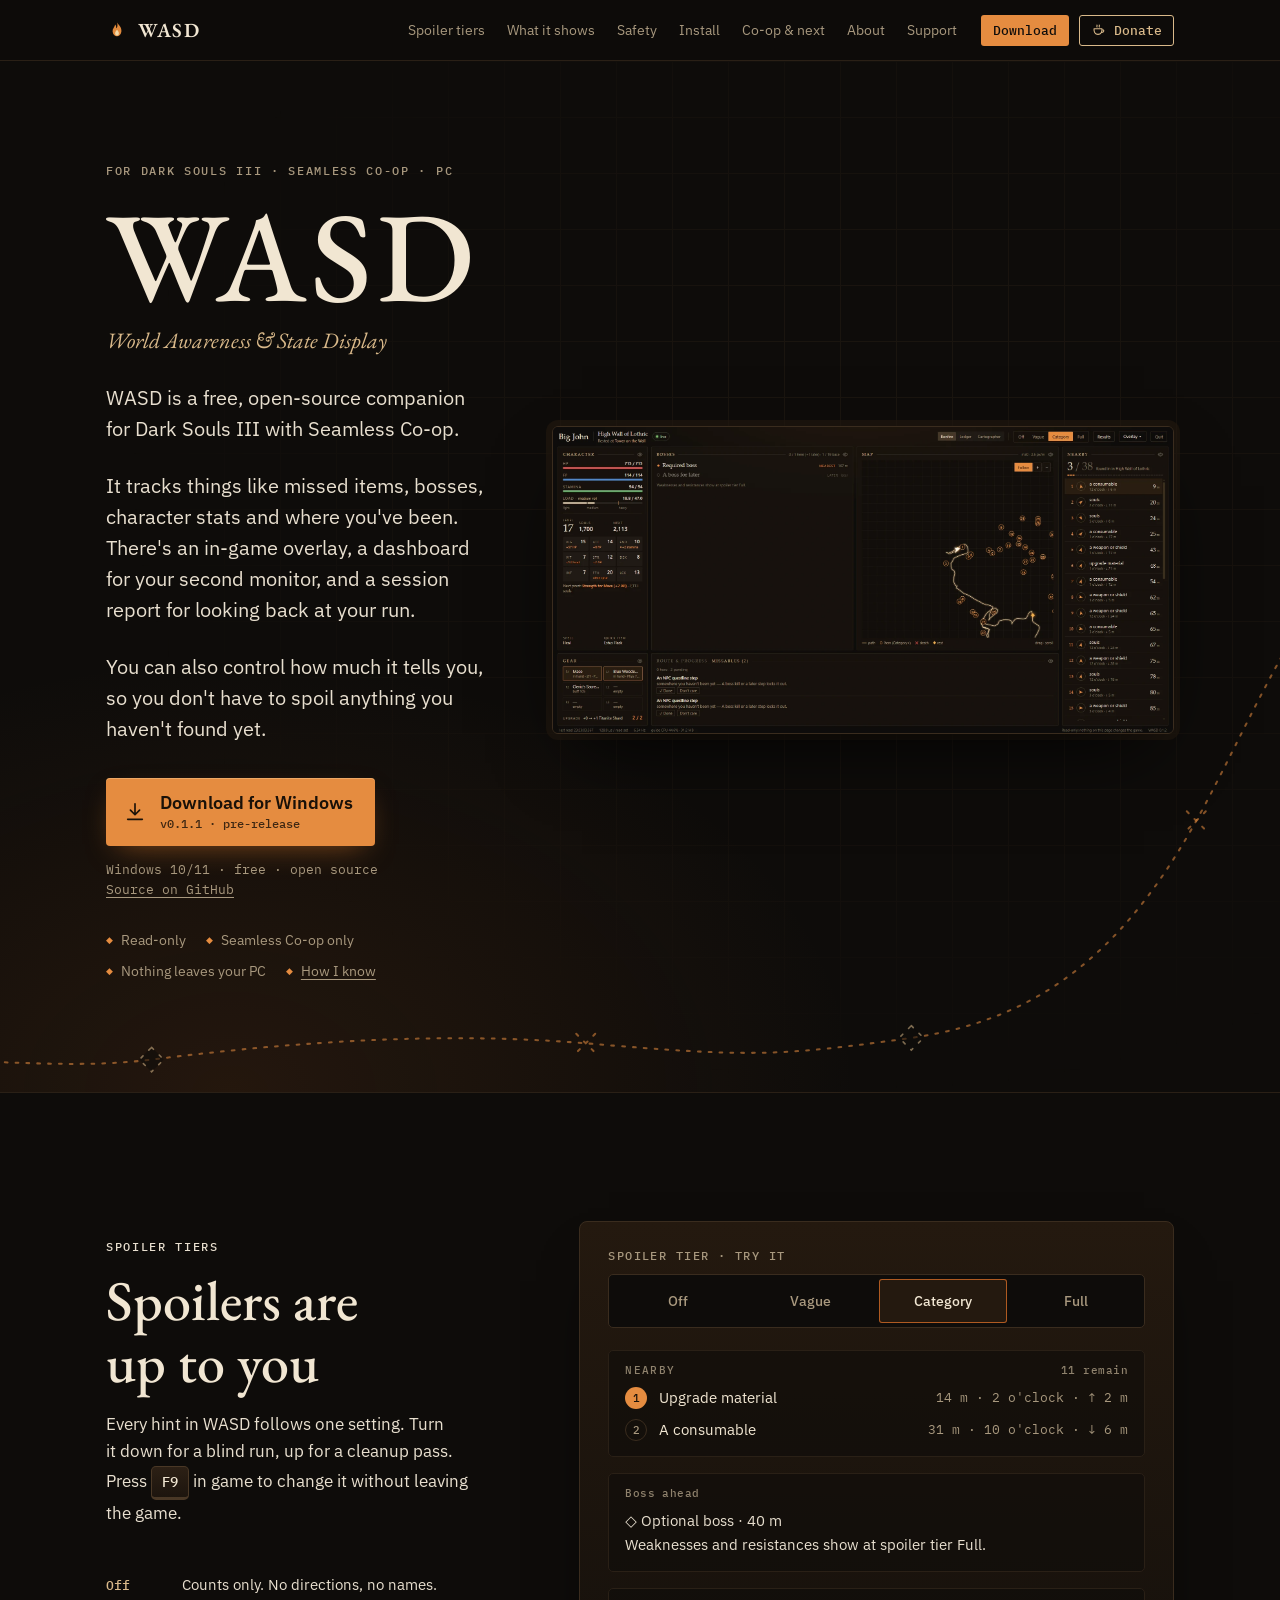
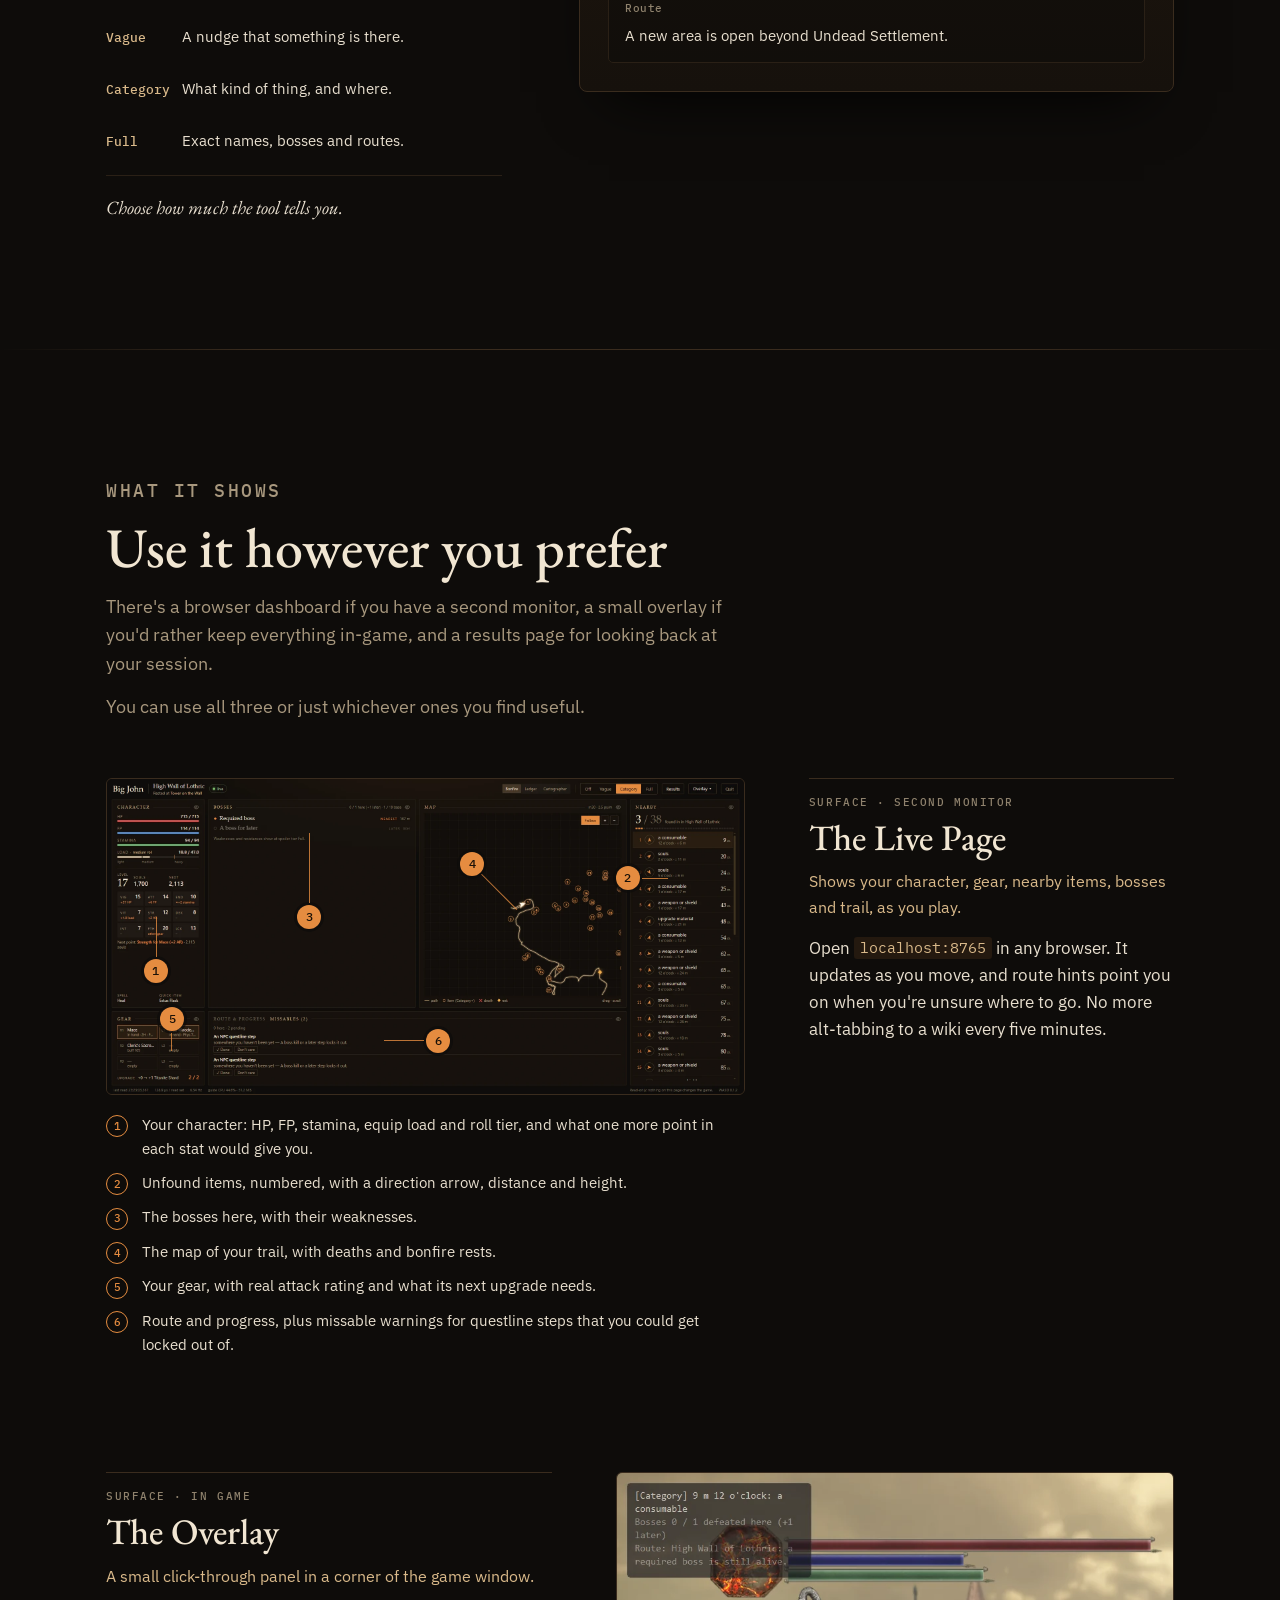
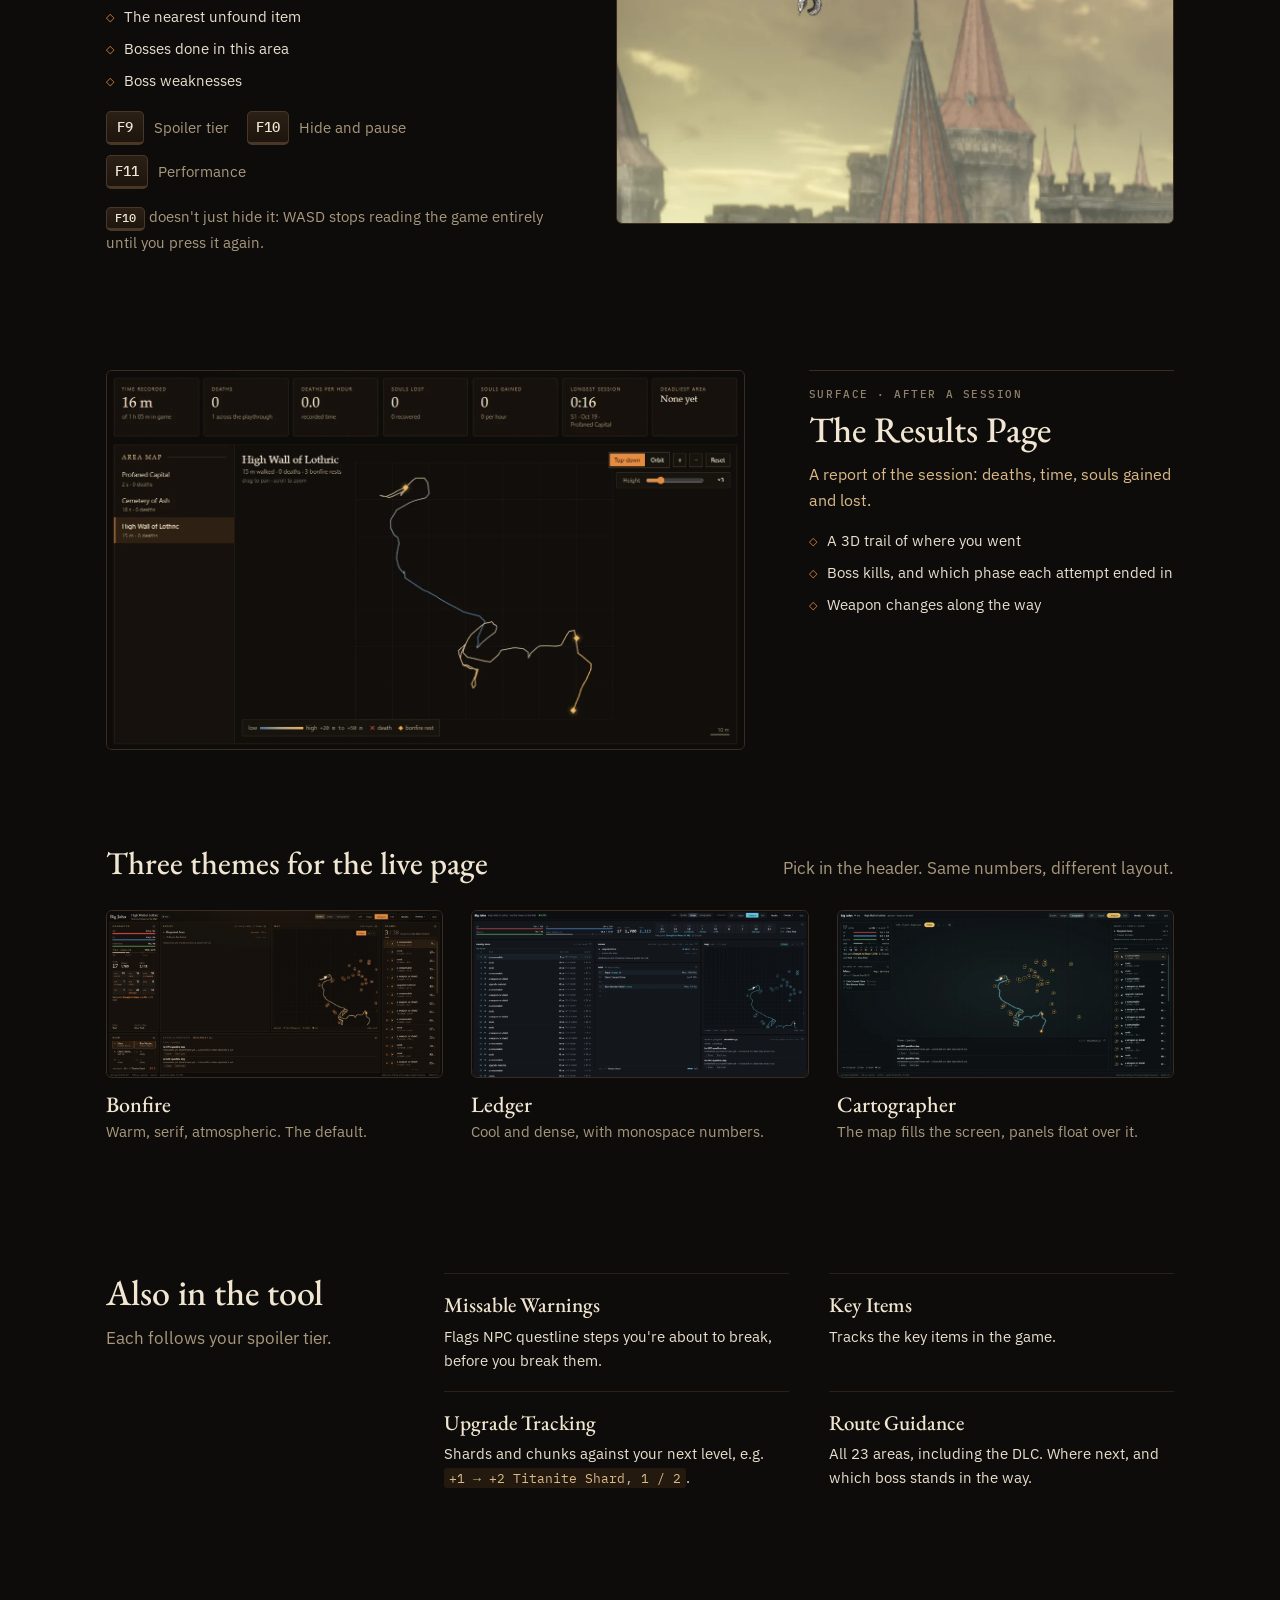
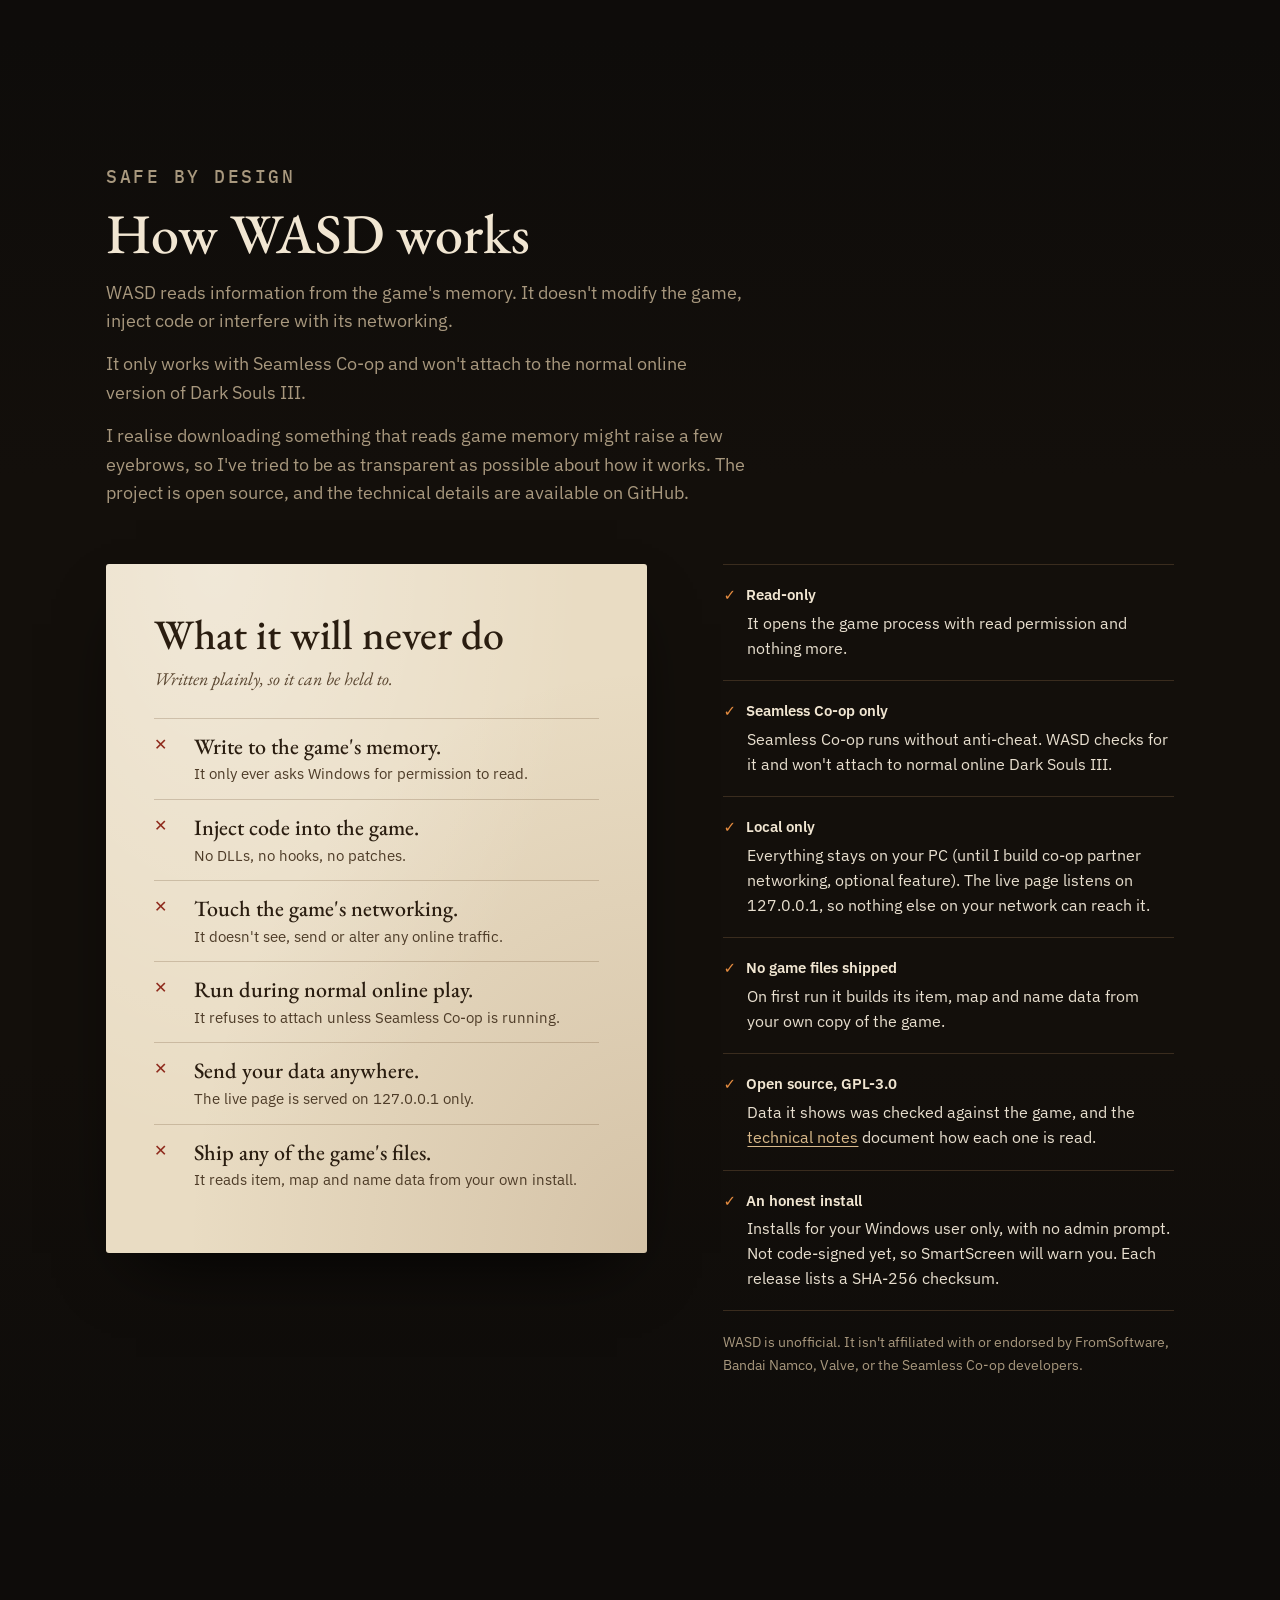
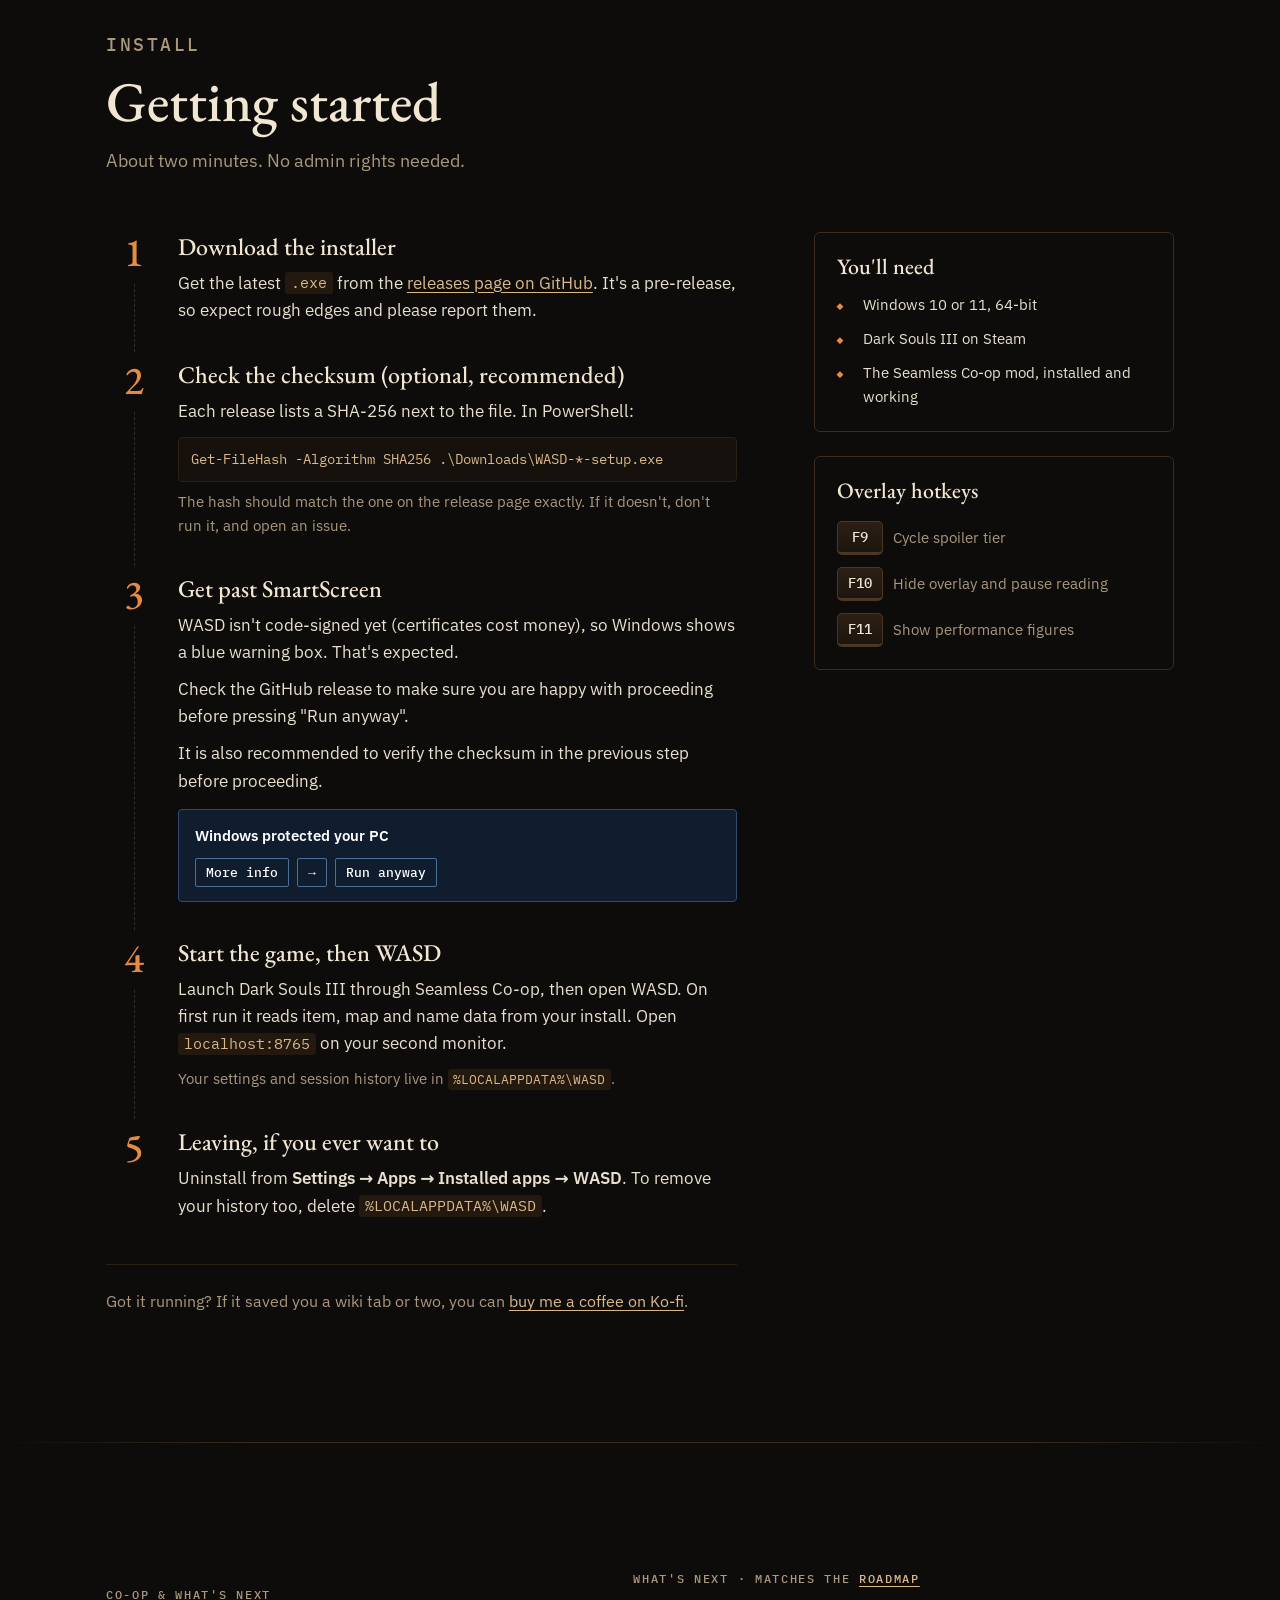
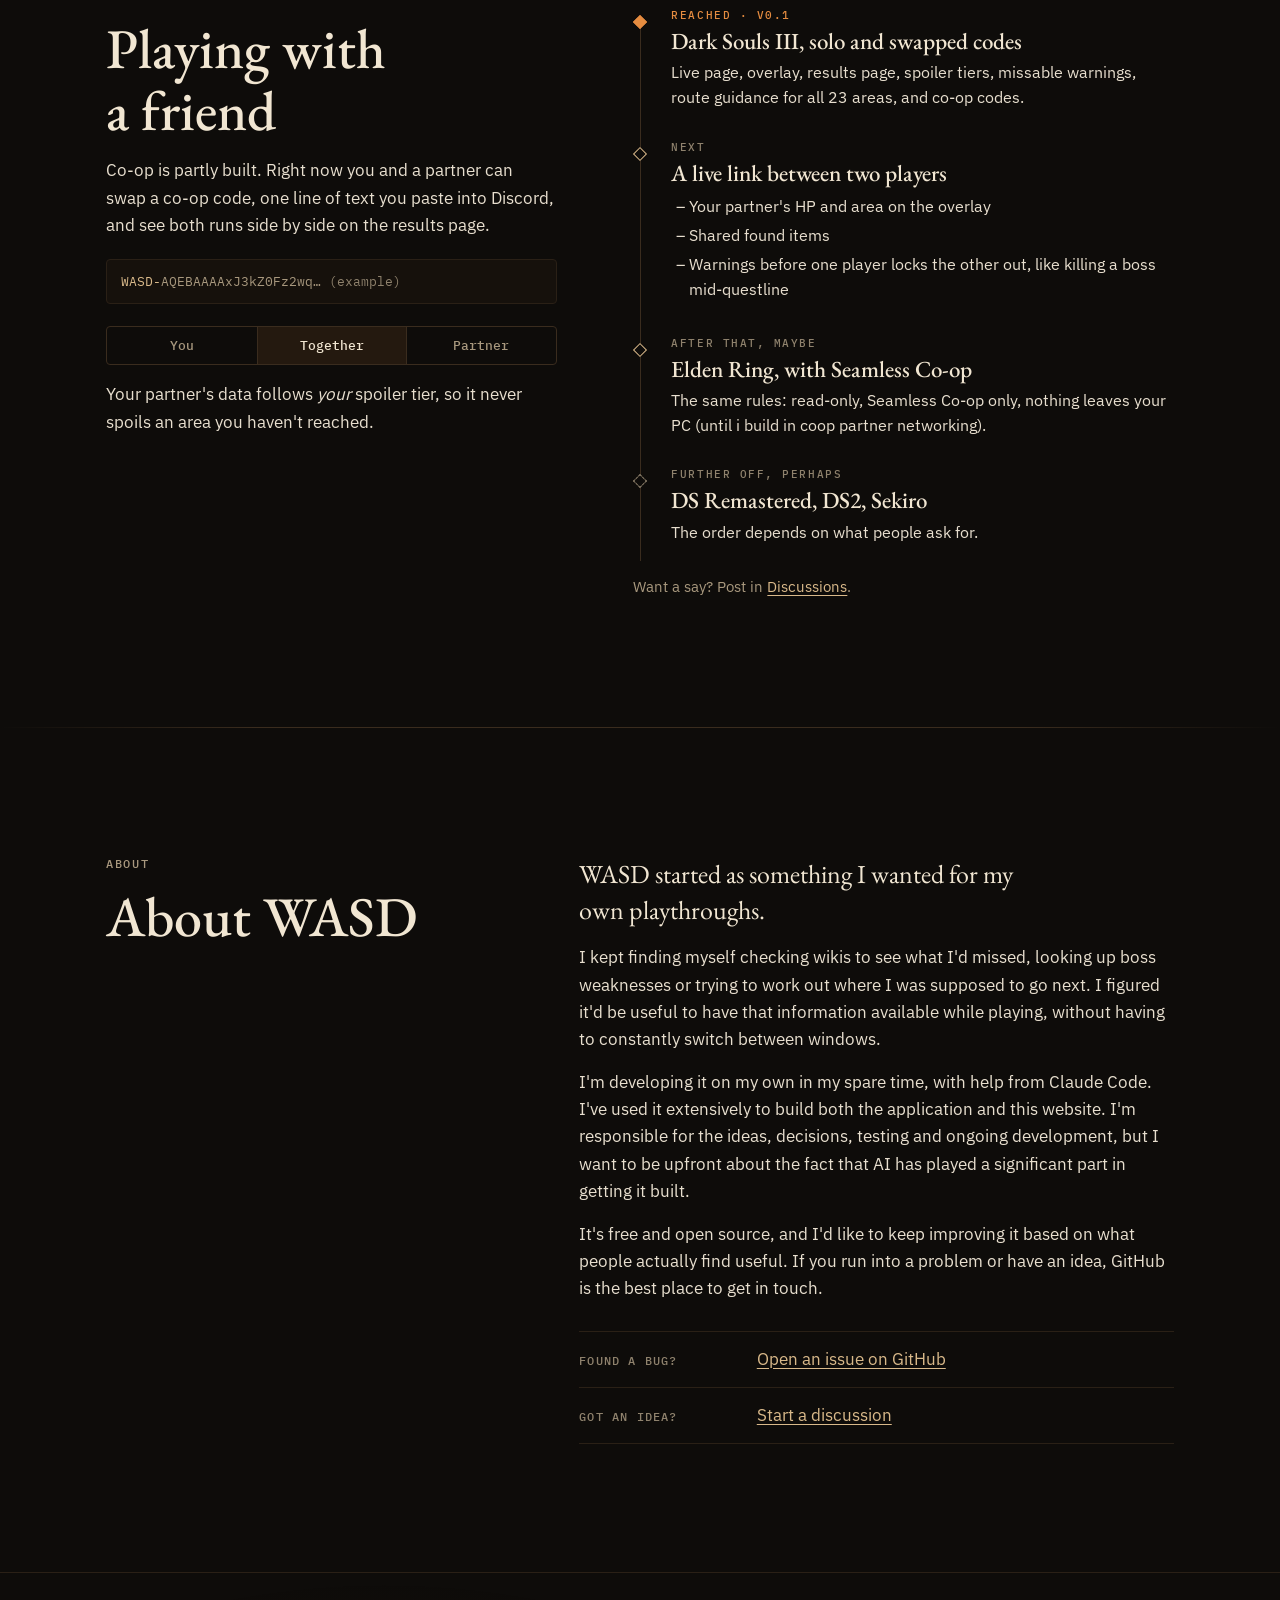
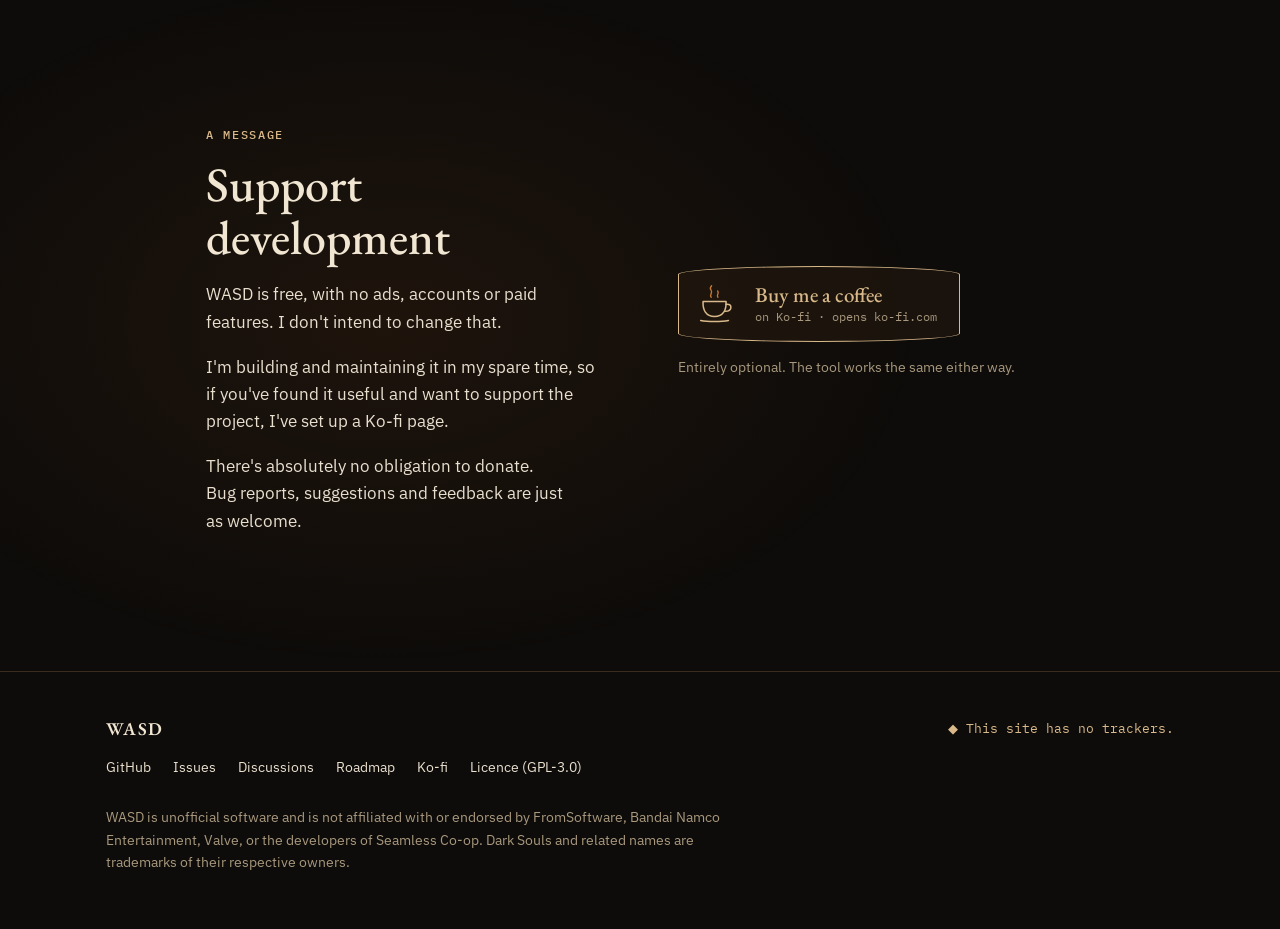
==== commit 2647862b: "Website: spoiler-tier demo matches the app at Vague and Category Vague's Nearby card shows counts on" ====
--- a/website/index.html
+++ b/website/index.html
@@ -138,9 +138,9 @@
 
         <div class="tier-block" data-tier="Vague">
           <h3>Vague</h3>
-          <div class="card"><div class="card-h"><span>Nearby</span><span>11 remain</span></div>
-            <ul class="items"><li><span class="n">1</span><span class="what">Something unfound</span><span class="where">14 m · 2 o'clock</span></li></ul></div>
-          <div class="card"><div class="card-h"><span>Boss ahead</span></div><p class="big">The boss ahead is weak to Fire.</p></div>
+          <div class="card"><div class="card-h"><span>Nearby</span><span>Undead Settlement</span></div>
+            <p class="big">11 remain. Vague: counts only. Kinds and directions from Category.</p></div>
+          <div class="card"><div class="card-h"><span>Boss ahead</span></div><p>0 / 1 bosses defeated here.</p><p class="unknown">Weaknesses and resistances show at spoiler tier Full.</p></div>
           <div class="card"><div class="card-h"><span>Route</span></div><p>Undead Settlement: an optional boss is still alive.</p></div>
         </div>
 
@@ -151,7 +151,7 @@
               <li><span class="n">1</span><span class="what">Upgrade material</span><span class="where">14 m · 2 o'clock · ↑ 2 m</span></li>
               <li><span class="n dim">2</span><span class="what">A consumable</span><span class="where">31 m · 10 o'clock · ↓ 6 m</span></li>
             </ul></div>
-          <div class="card"><div class="card-h"><span>Boss ahead</span></div><p><span class="weak">◆ Weak: Fire</span></p></div>
+          <div class="card"><div class="card-h"><span>Boss ahead</span></div><p>◇ Optional boss · 40 m</p><p class="unknown">Weaknesses and resistances show at spoiler tier Full.</p></div>
           <div class="card"><div class="card-h"><span>Route</span></div><p>A new area is open beyond Undead Settlement.</p></div>
         </div>
 
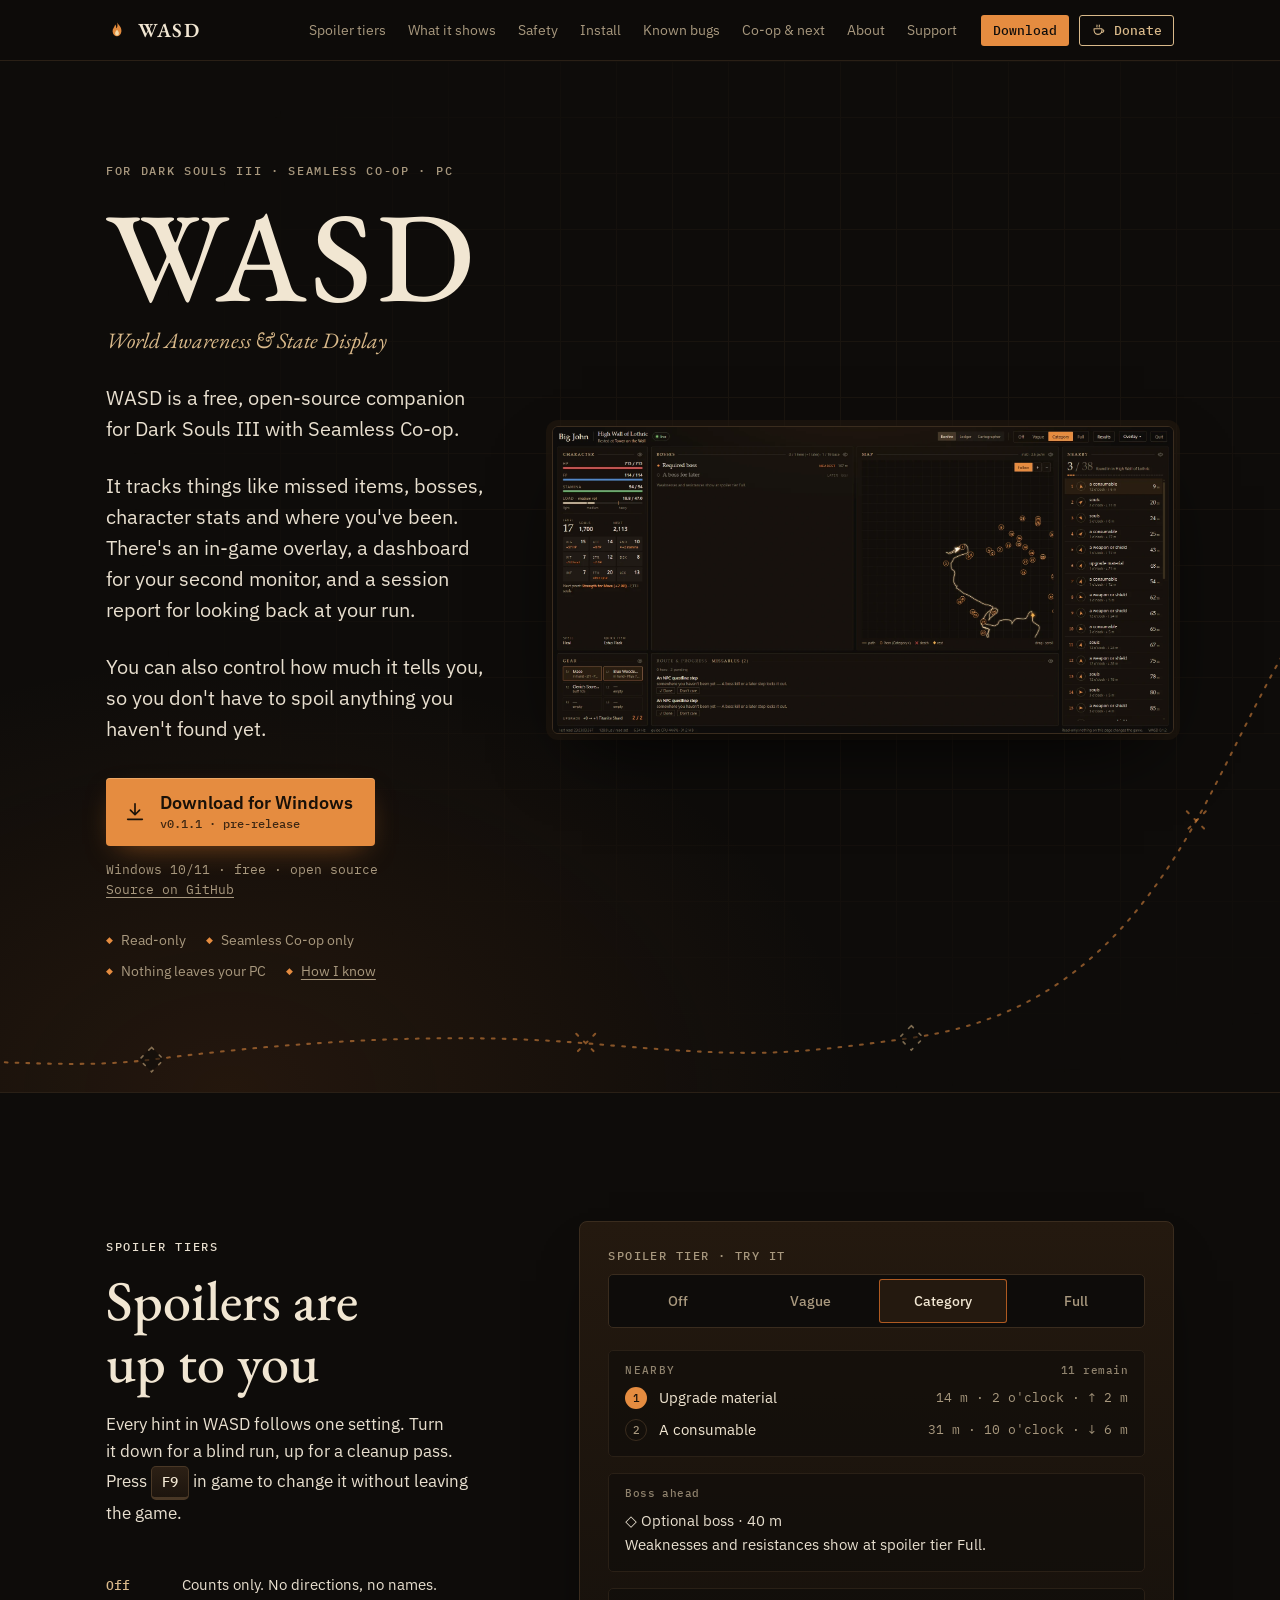
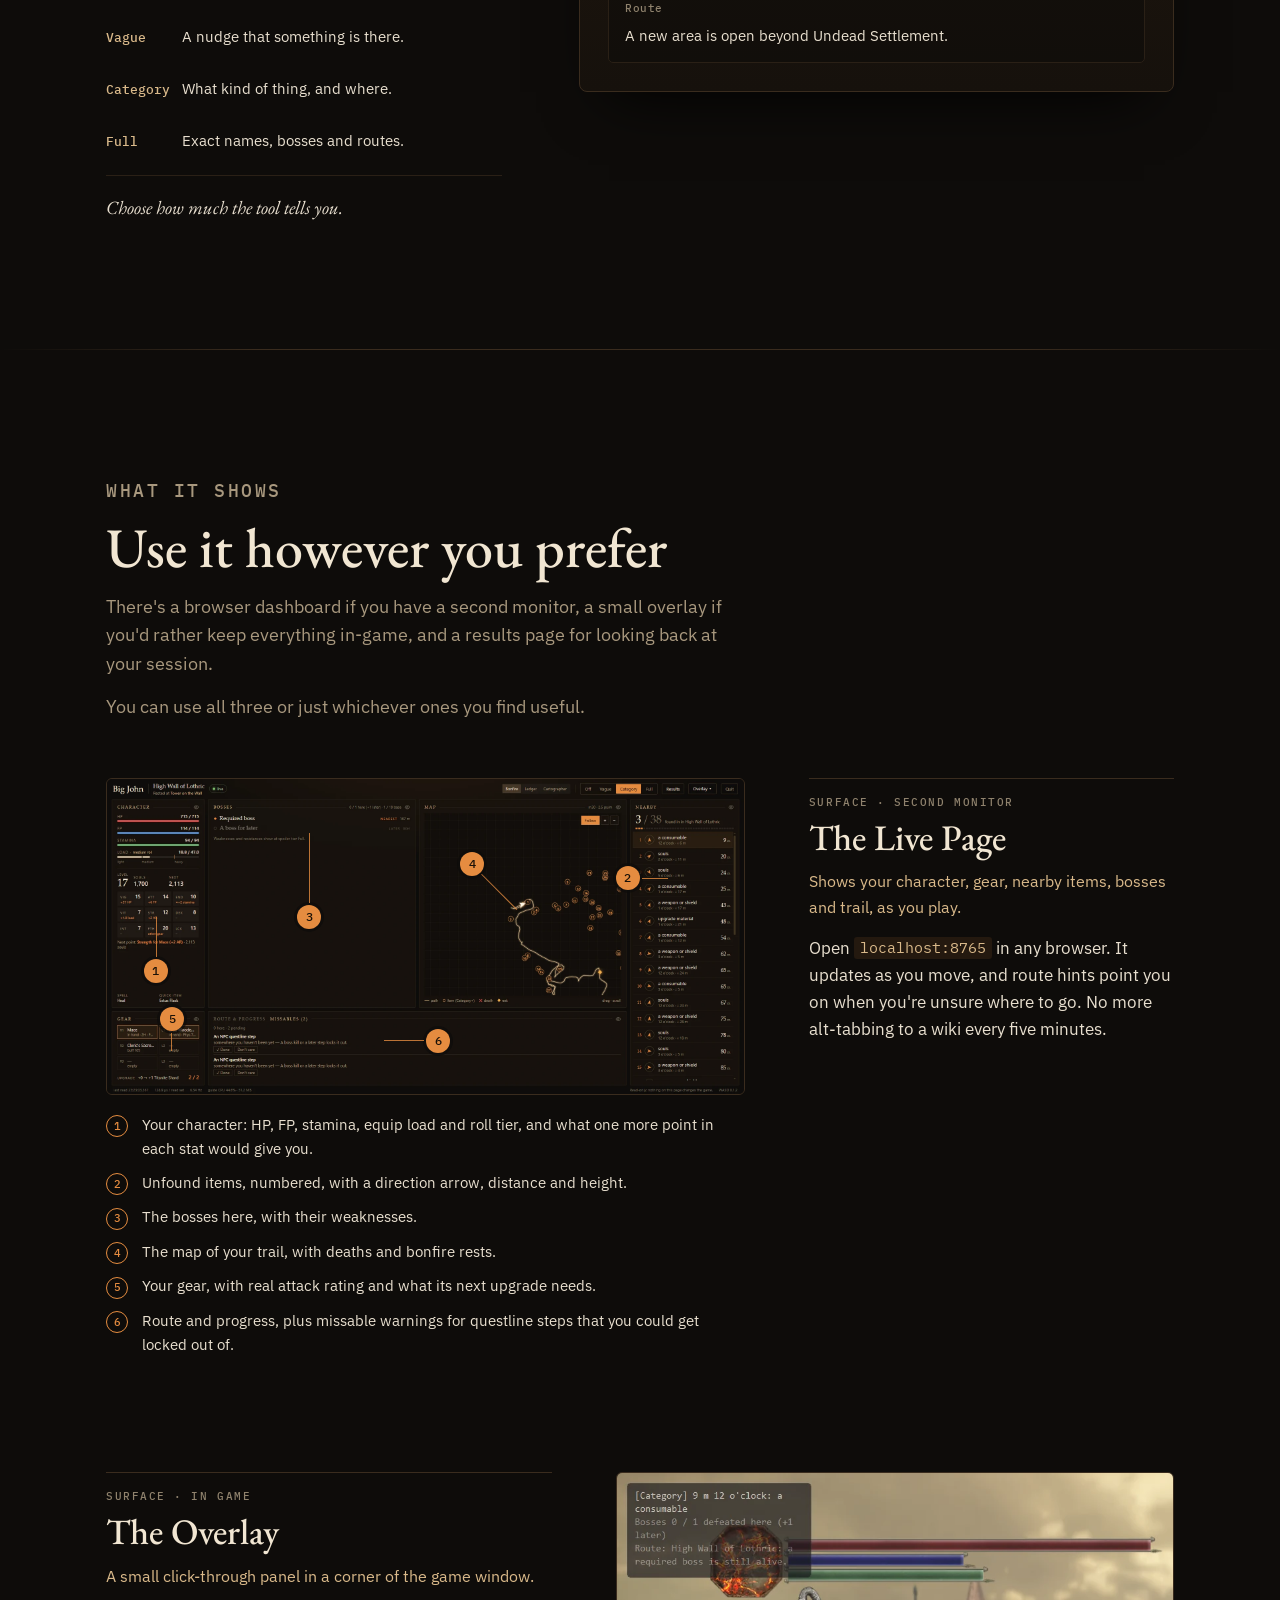
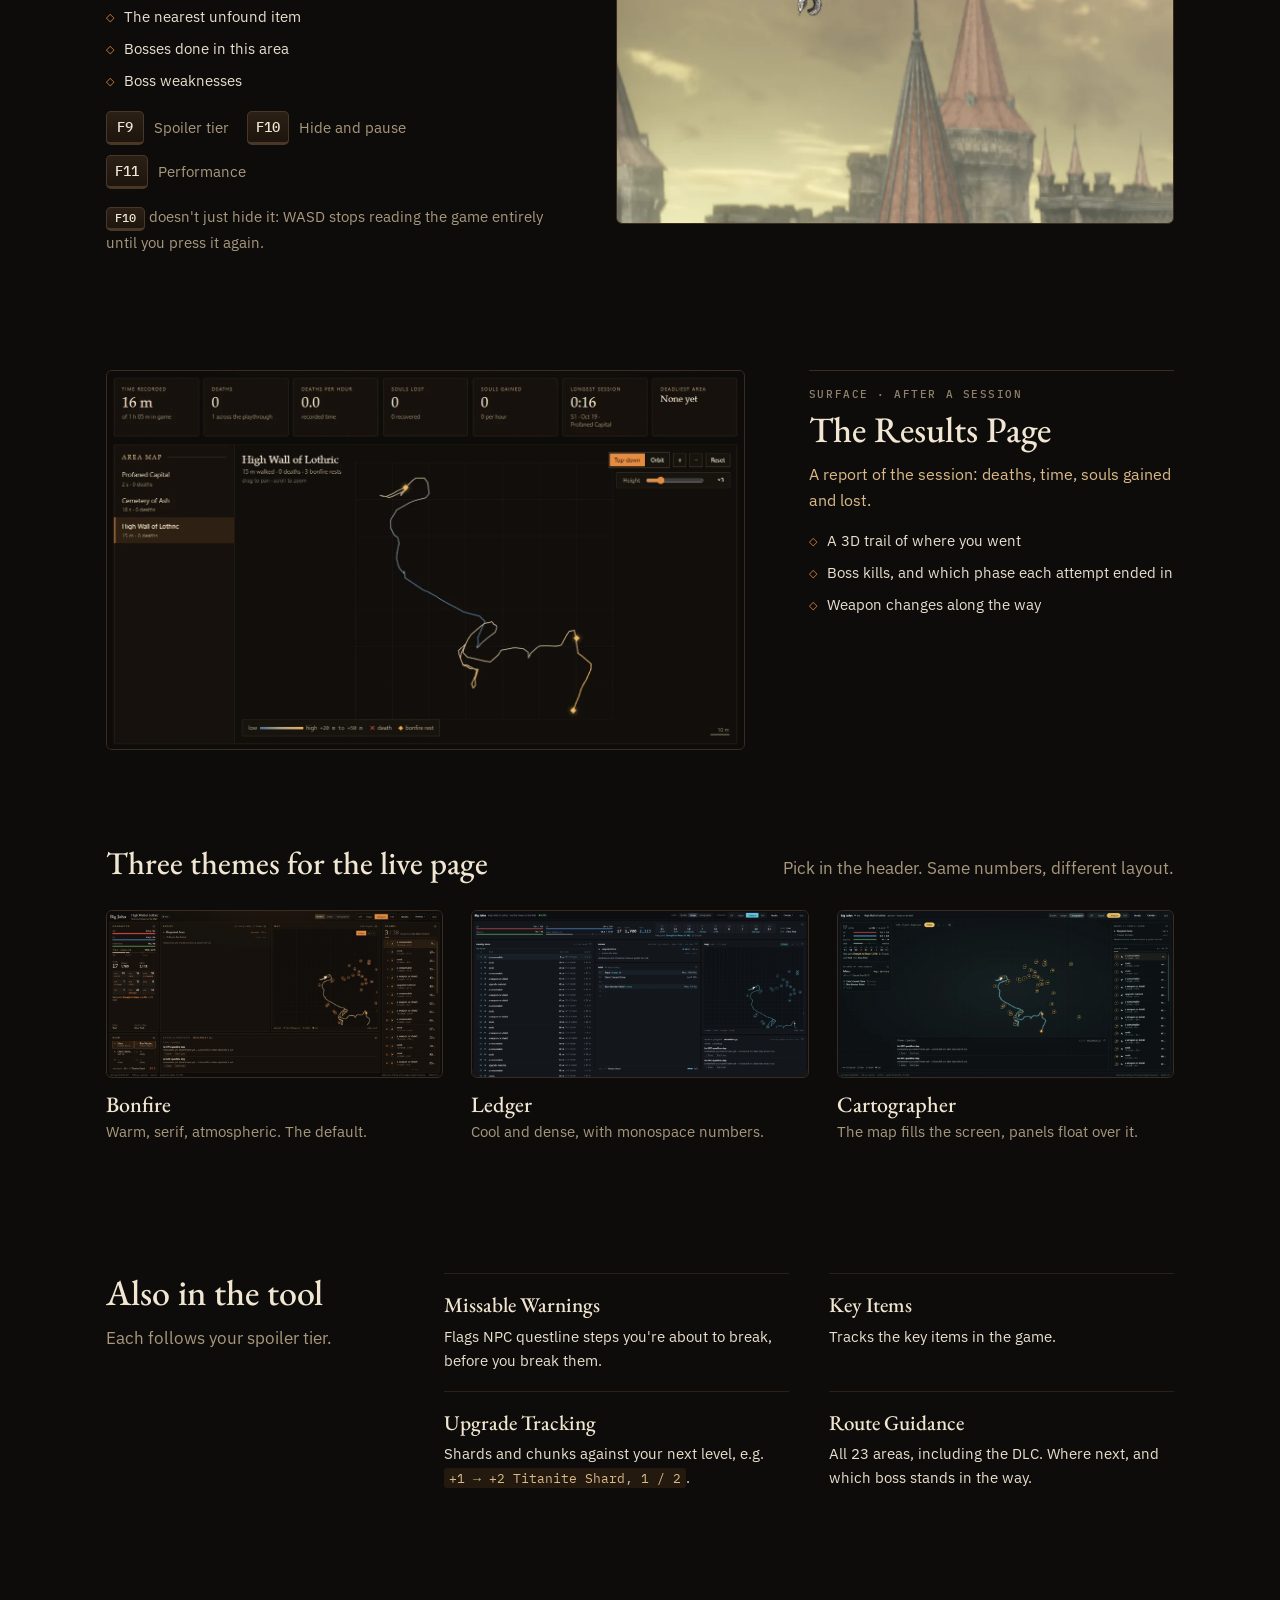
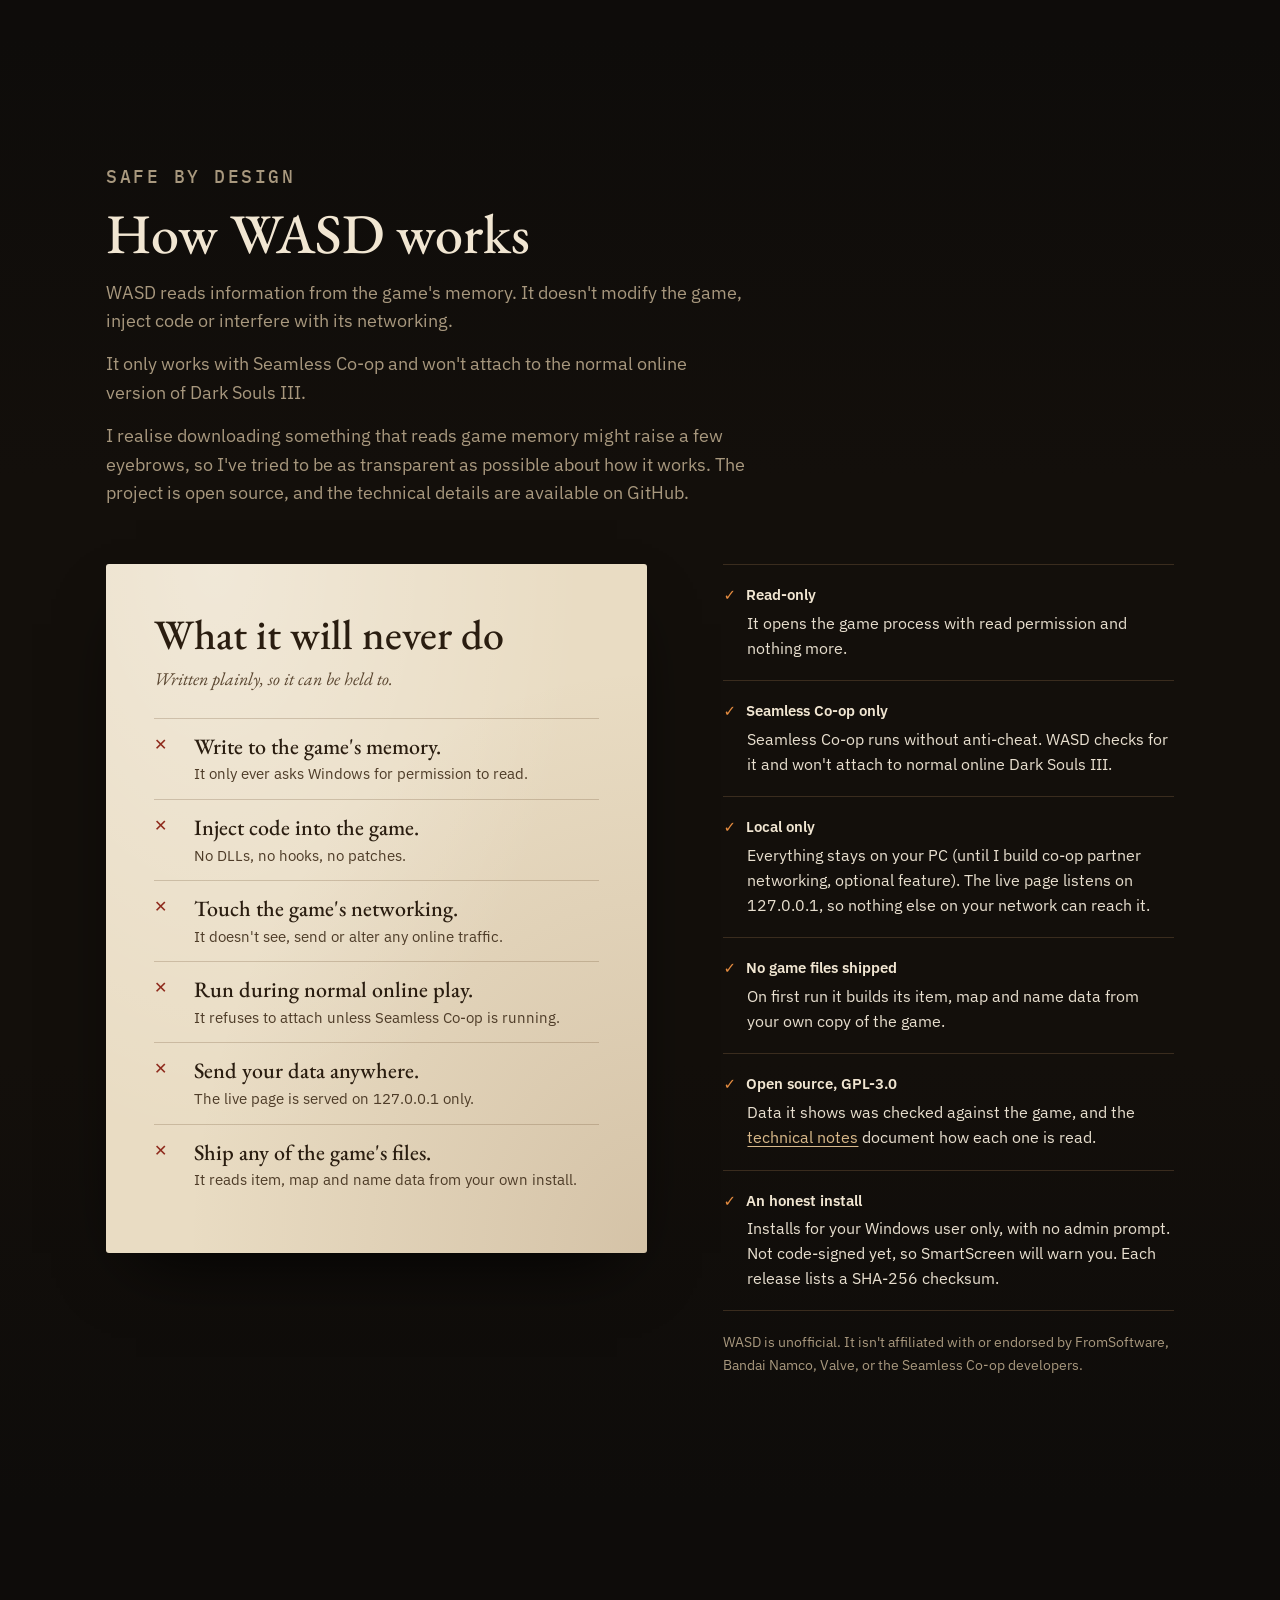
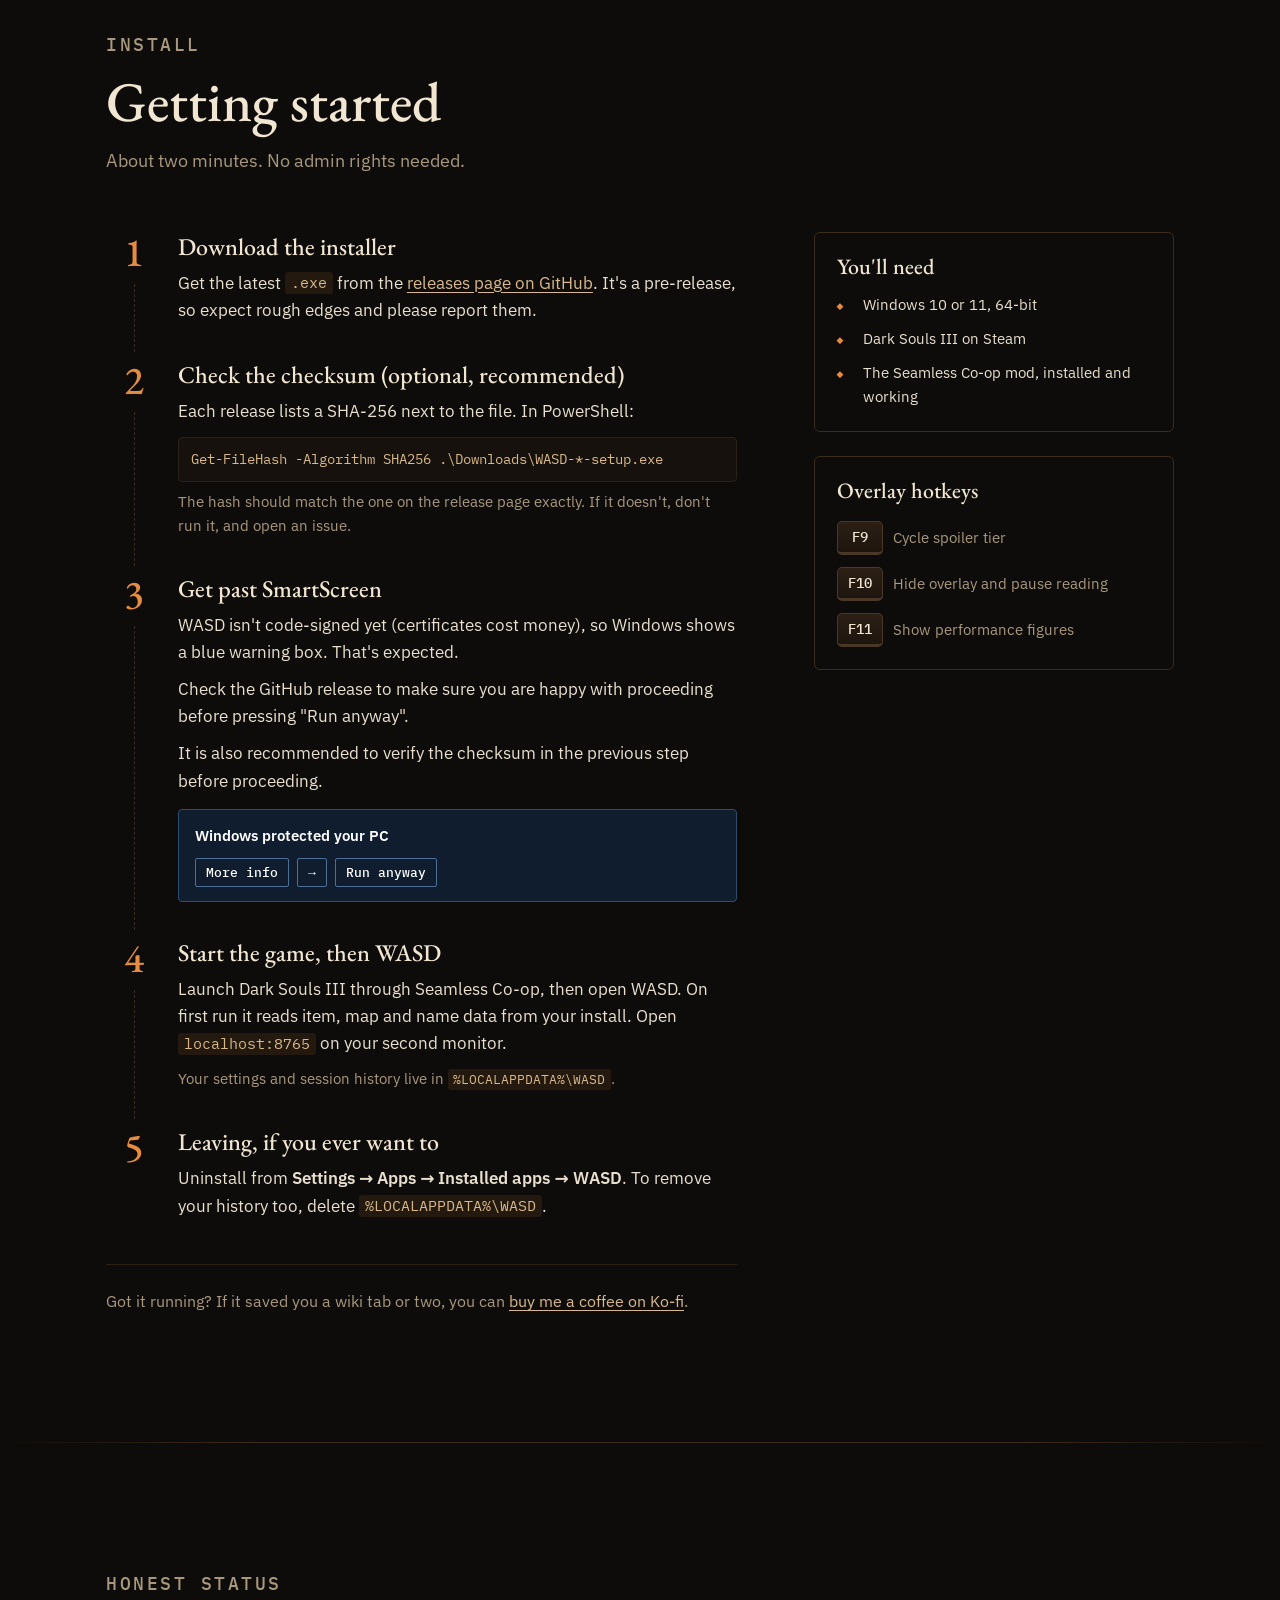
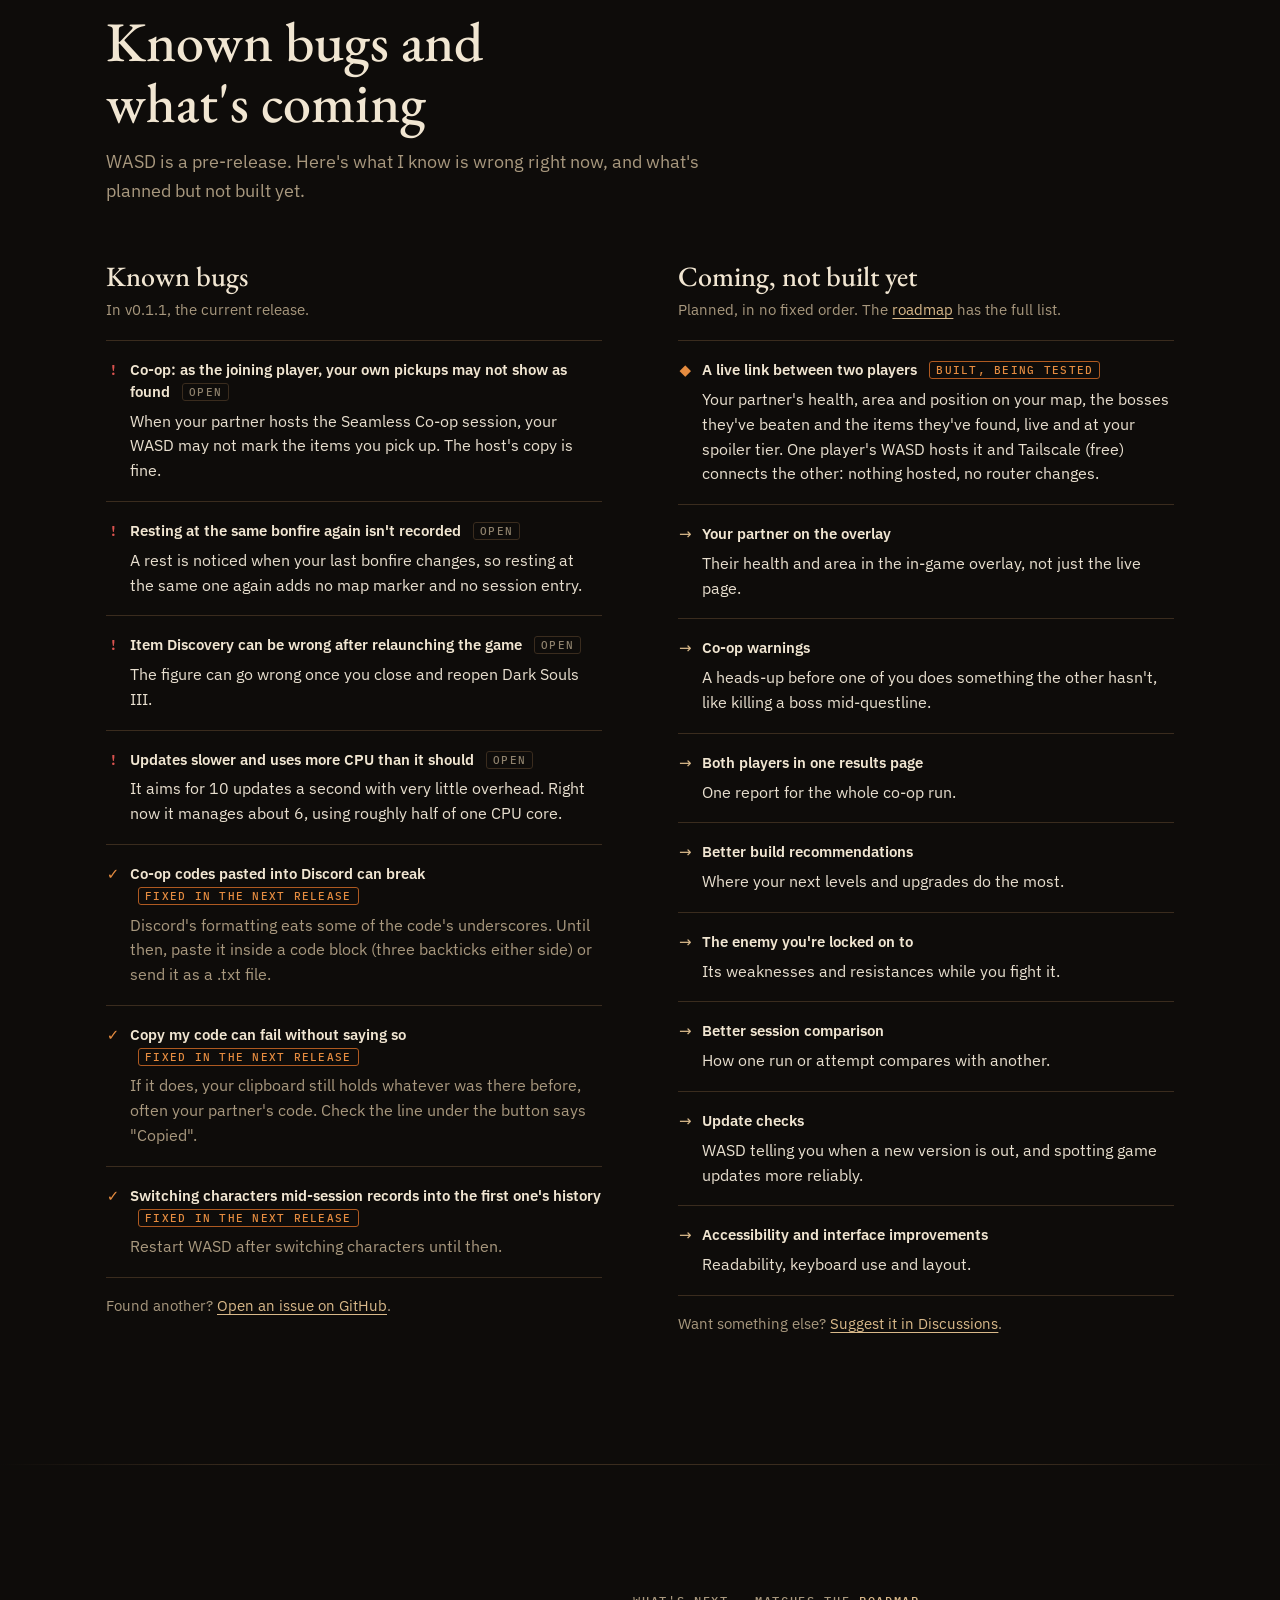
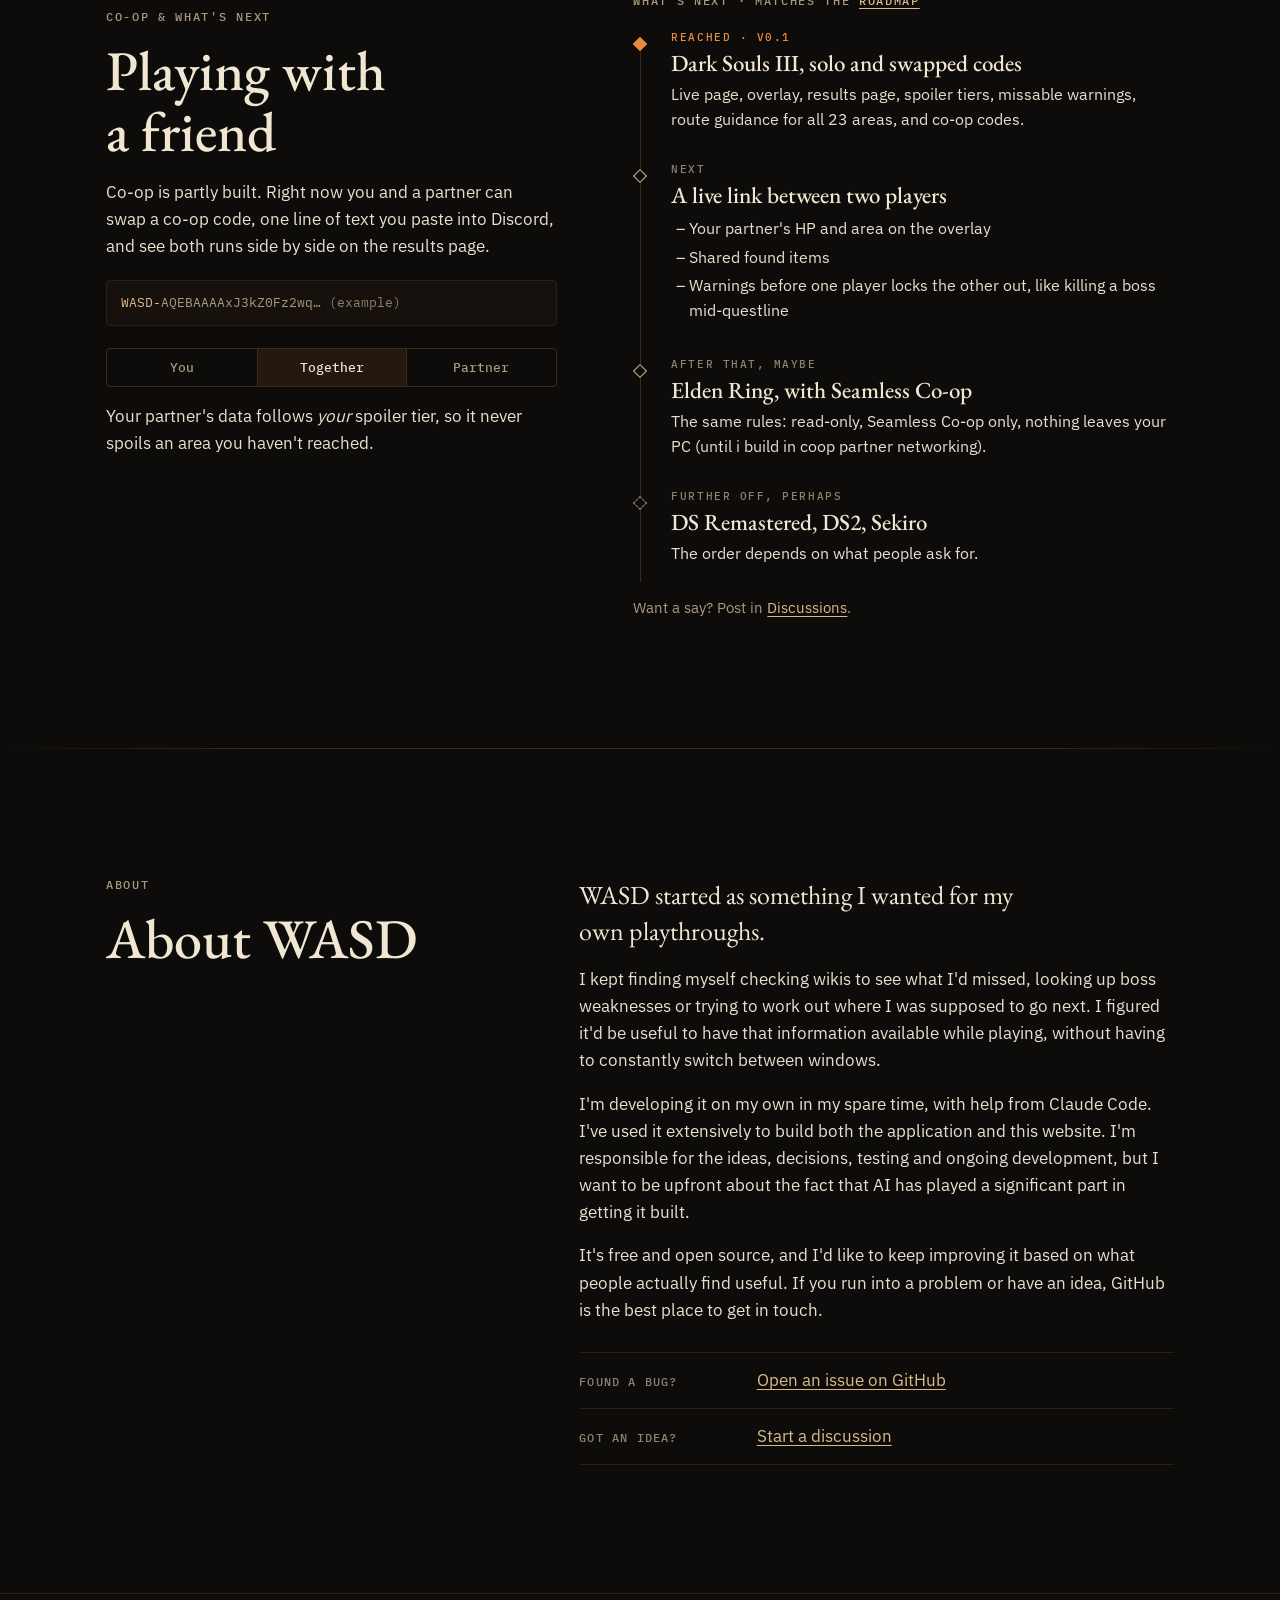
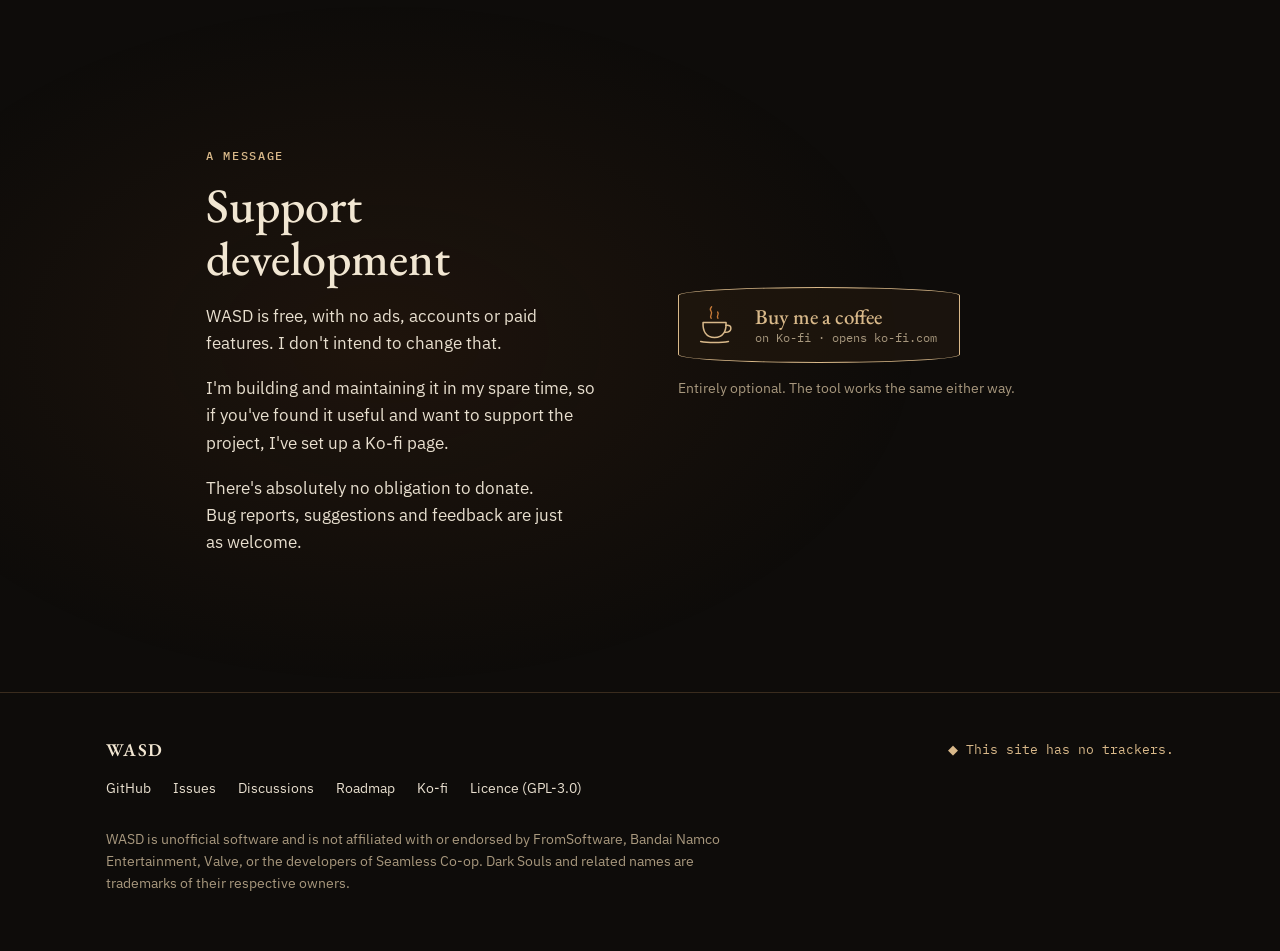
==== commit 8dd1f1e4: "Website: known bugs and coming features A new section after Install, linked from the nav as "Known b" ====
--- a/website/index.html
+++ b/website/index.html
@@ -37,6 +37,7 @@
         <li><a href="#shows">What it shows</a></li>
         <li><a href="#safety">Safety</a></li>
         <li><a href="#install">Install</a></li>
+        <li><a href="#status">Known bugs</a></li>
         <li><a href="#coop">Co-op &amp; next</a></li>
         <li><a href="#about">About</a></li>
         <li><a href="#support">Support</a></li>
@@ -392,7 +393,69 @@
 
 <hr class="rule">
 
-<!-- 6. Co-op & next -->
+<!-- 6. Known bugs & coming features -->
+<section class="sec" id="status" aria-labelledby="status-title">
+  <div class="wrap">
+    <div class="sec-head">
+      <p class="eyebrow">Honest status</p>
+      <h2 id="status-title">Known bugs and what's coming</h2>
+      <p>WASD is a pre-release. Here's what I know is wrong right now, and what's planned but not built yet.</p>
+    </div>
+    <div class="status-grid">
+      <div>
+        <h3 class="status-h">Known bugs</h3>
+        <p class="status-sub">In v0.1.1, the current release.</p>
+        <dl class="issues">
+          <div><dt><span>Co-op: as the joining player, your own pickups may not show as found <span class="tag">Open</span></span></dt>
+            <dd>When your partner hosts the Seamless Co-op session, your WASD may not mark the items you pick up. The host's copy is fine.</dd></div>
+          <div><dt><span>Resting at the same bonfire again isn't recorded <span class="tag">Open</span></span></dt>
+            <dd>A rest is noticed when your last bonfire changes, so resting at the same one again adds no map marker and no session entry.</dd></div>
+          <div><dt><span>Item Discovery can be wrong after relaunching the game <span class="tag">Open</span></span></dt>
+            <dd>The figure can go wrong once you close and reopen Dark Souls III.</dd></div>
+          <div><dt><span>Updates slower and uses more CPU than it should <span class="tag">Open</span></span></dt>
+            <dd>It aims for 10 updates a second with very little overhead. Right now it manages about 6, using roughly half of one CPU core.</dd></div>
+          <div class="fixed"><dt><span>Co-op codes pasted into Discord can break <span class="tag">Fixed in the next release</span></span></dt>
+            <dd>Discord's formatting eats some of the code's underscores. Until then, paste it inside a code block (three backticks either side) or send it as a .txt file.</dd></div>
+          <div class="fixed"><dt><span>Copy my code can fail without saying so <span class="tag">Fixed in the next release</span></span></dt>
+            <dd>If it does, your clipboard still holds whatever was there before, often your partner's code. Check the line under the button says "Copied".</dd></div>
+          <div class="fixed"><dt><span>Switching characters mid-session records into the first one's history <span class="tag">Fixed in the next release</span></span></dt>
+            <dd>Restart WASD after switching characters until then.</dd></div>
+        </dl>
+        <p class="status-foot">Found another? <a href="https://github.com/matt-hewson/wasd/issues">Open an issue on GitHub</a>.</p>
+      </div>
+
+      <div>
+        <h3 class="status-h">Coming, not built yet</h3>
+        <p class="status-sub">Planned, in no fixed order. The <a href="https://github.com/matt-hewson/wasd/blob/main/ROADMAP.md">roadmap</a> has the full list.</p>
+        <dl class="coming">
+          <div class="built"><dt><span>A live link between two players <span class="tag">Built, being tested</span></span></dt>
+            <dd>Your partner's health, area and position on your map, the bosses they've beaten and the items they've found, live and at your spoiler tier. One player's WASD hosts it and Tailscale (free) connects the other: nothing hosted, no router changes.</dd></div>
+          <div><dt><span>Your partner on the overlay</span></dt>
+            <dd>Their health and area in the in-game overlay, not just the live page.</dd></div>
+          <div><dt><span>Co-op warnings</span></dt>
+            <dd>A heads-up before one of you does something the other hasn't, like killing a boss mid-questline.</dd></div>
+          <div><dt><span>Both players in one results page</span></dt>
+            <dd>One report for the whole co-op run.</dd></div>
+          <div><dt><span>Better build recommendations</span></dt>
+            <dd>Where your next levels and upgrades do the most.</dd></div>
+          <div><dt><span>The enemy you're locked on to</span></dt>
+            <dd>Its weaknesses and resistances while you fight it.</dd></div>
+          <div><dt><span>Better session comparison</span></dt>
+            <dd>How one run or attempt compares with another.</dd></div>
+          <div><dt><span>Update checks</span></dt>
+            <dd>WASD telling you when a new version is out, and spotting game updates more reliably.</dd></div>
+          <div><dt><span>Accessibility and interface improvements</span></dt>
+            <dd>Readability, keyboard use and layout.</dd></div>
+        </dl>
+        <p class="status-foot">Want something else? <a href="https://github.com/matt-hewson/wasd/discussions">Suggest it in Discussions</a>.</p>
+      </div>
+    </div>
+  </div>
+</section>
+
+<hr class="rule">
+
+<!-- 7. Co-op & next -->
 <section class="sec" id="coop" aria-labelledby="coop-title">
   <div class="wrap coop">
     <div class="coop-copy">
@@ -423,7 +486,7 @@
 
 <hr class="rule">
 
-<!-- 7. About -->
+<!-- 8. About -->
 <section class="sec" id="about" aria-labelledby="about-title">
   <div class="wrap about">
     <div class="about-head">
@@ -443,7 +506,7 @@
   </div>
 </section>
 
-<!-- 8. Support -->
+<!-- 9. Support -->
 <section class="sec support" id="support" aria-labelledby="support-title">
   <div class="wrap support-in">
     <div class="soapstone">
--- a/website/styles.css
+++ b/website/styles.css
@@ -209,6 +209,25 @@
 .facts dt::before{content:"✓";color:var(--ember);font-weight:500}
 .facts dd{margin:6px 0 0 24px;color:var(--text);font-size:15.5px}
 .facts dd+dd{color:var(--muted)}
+
+/* Known bugs & coming features */
+.status-grid{display:grid;grid-template-columns:minmax(0,1fr) minmax(0,1fr);gap:clamp(32px,6vw,88px);align-items:start}
+.status-h{font-size:28px}
+.status-sub{margin:6px 0 18px;color:var(--muted);font-size:15px}
+.issues,.coming{display:grid;gap:0;margin:0}
+.issues>div,.coming>div{padding:18px 0;border-top:1px solid var(--line)}
+.issues>div:last-child,.coming>div:last-child{border-bottom:1px solid var(--line)}
+.issues dt,.coming dt{font:600 15px/1.45 var(--sans);color:var(--bright);display:grid;grid-template-columns:14px minmax(0,1fr);gap:10px;align-items:baseline}
+.issues dt::before{content:"!";color:var(--blood);font-weight:700;text-align:center}
+.coming dt::before{content:"→";color:var(--gold);font-weight:500;text-align:center}
+.issues dt .tag,.coming dt .tag{margin-left:8px;vertical-align:1px}
+.issues dd,.coming dd{margin:6px 0 0 24px;color:var(--text);font-size:15.5px}
+.issues .fixed dt::before{content:"✓";color:var(--ember)}
+.issues .fixed dd{color:var(--muted)}
+.coming .built dt::before{content:"◆";color:var(--ember)}
+.tag{font:500 10.5px/1.4 var(--mono);letter-spacing:.12em;text-transform:uppercase;color:var(--muted-2);border:1px solid var(--line);border-radius:3px;padding:1px 6px;white-space:nowrap}
+.fixed .tag,.built .tag{color:var(--ember);border-color:var(--ember-deep)}
+.status-foot{margin-top:16px;font-size:15px;color:var(--muted)}
 .unofficial{margin-top:20px;font-size:14px;color:var(--muted)}
 
 /* Install */
@@ -308,7 +327,7 @@
 
 /* Responsive */
 @media (max-width:980px){
-  .hero-in,.tiers,.surface,.surface.flip,.safety-grid,.install,.coop,.about,.support-in,.also{grid-template-columns:minmax(0,1fr)}
+  .hero-in,.tiers,.surface,.surface.flip,.safety-grid,.status-grid,.install,.coop,.about,.support-in,.also{grid-template-columns:minmax(0,1fr)}
   .surface.flip .surface-media{order:0}
   .side{position:static}
 }
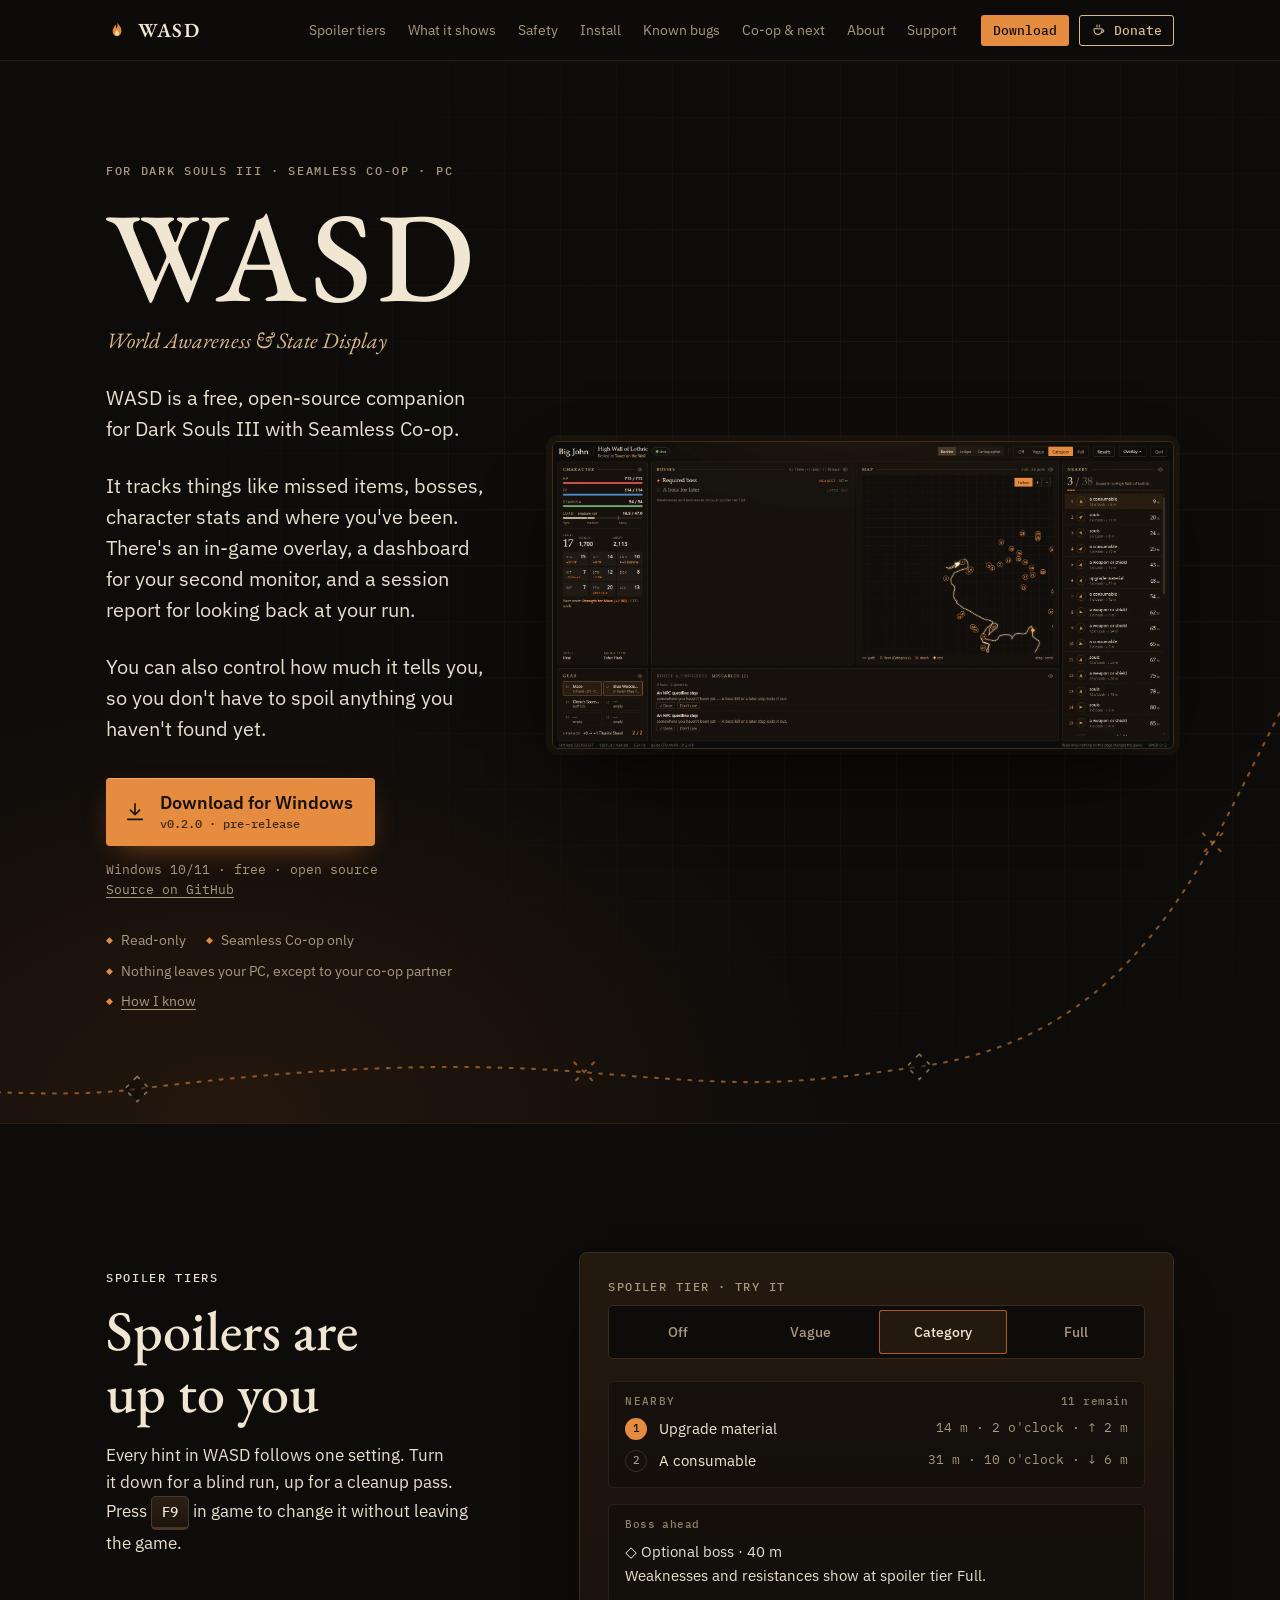
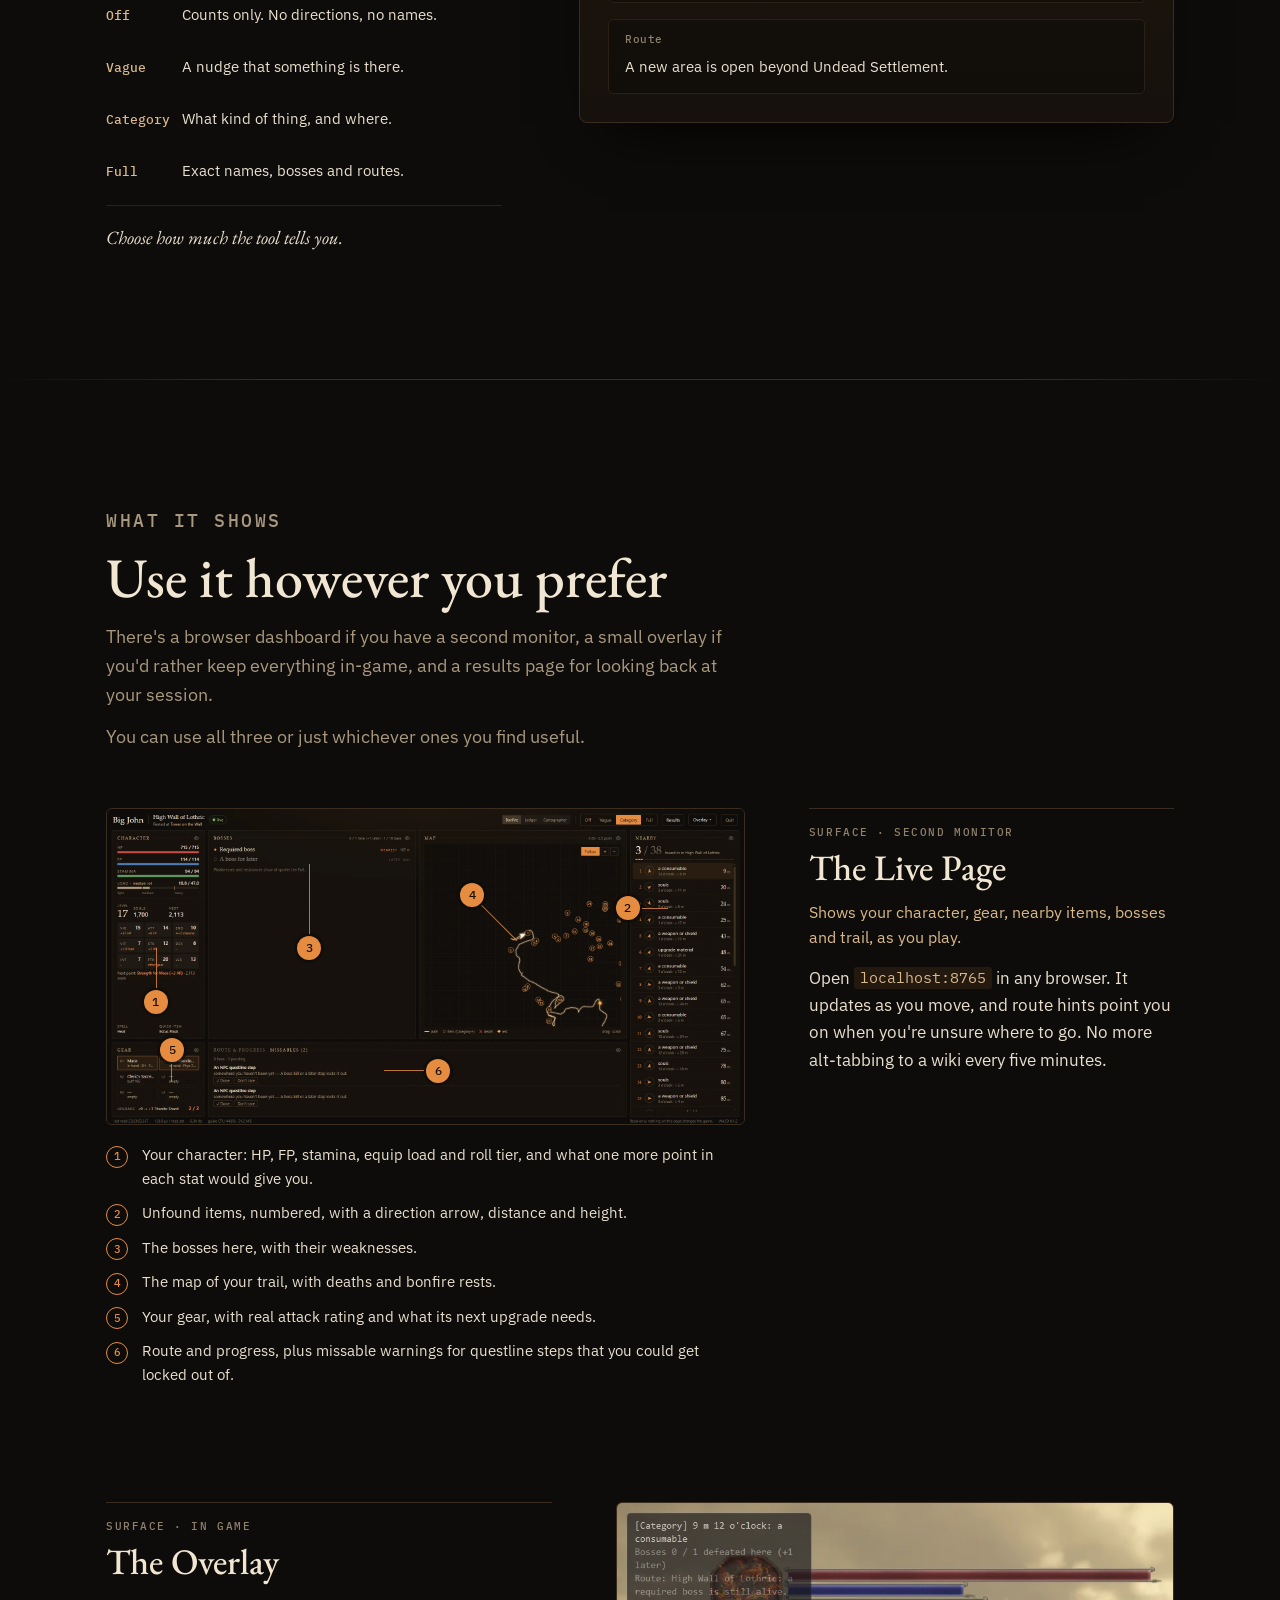
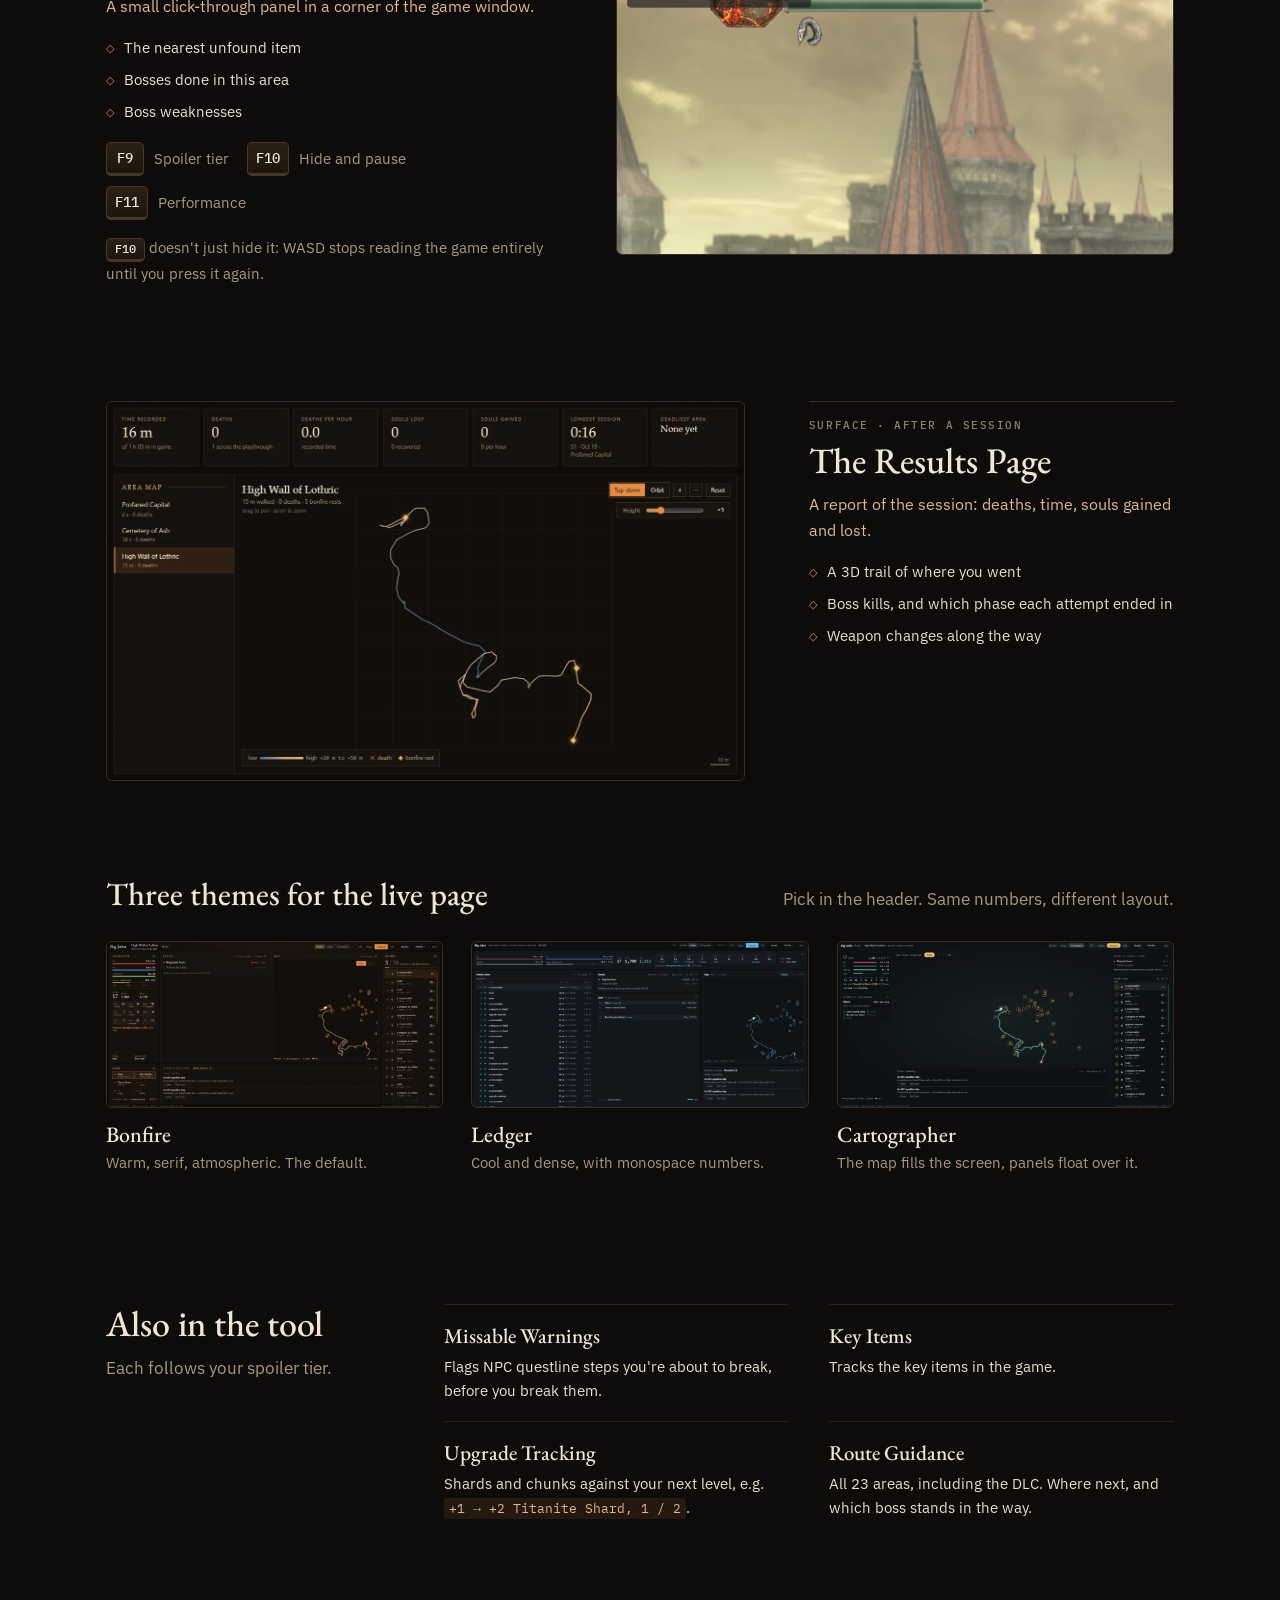
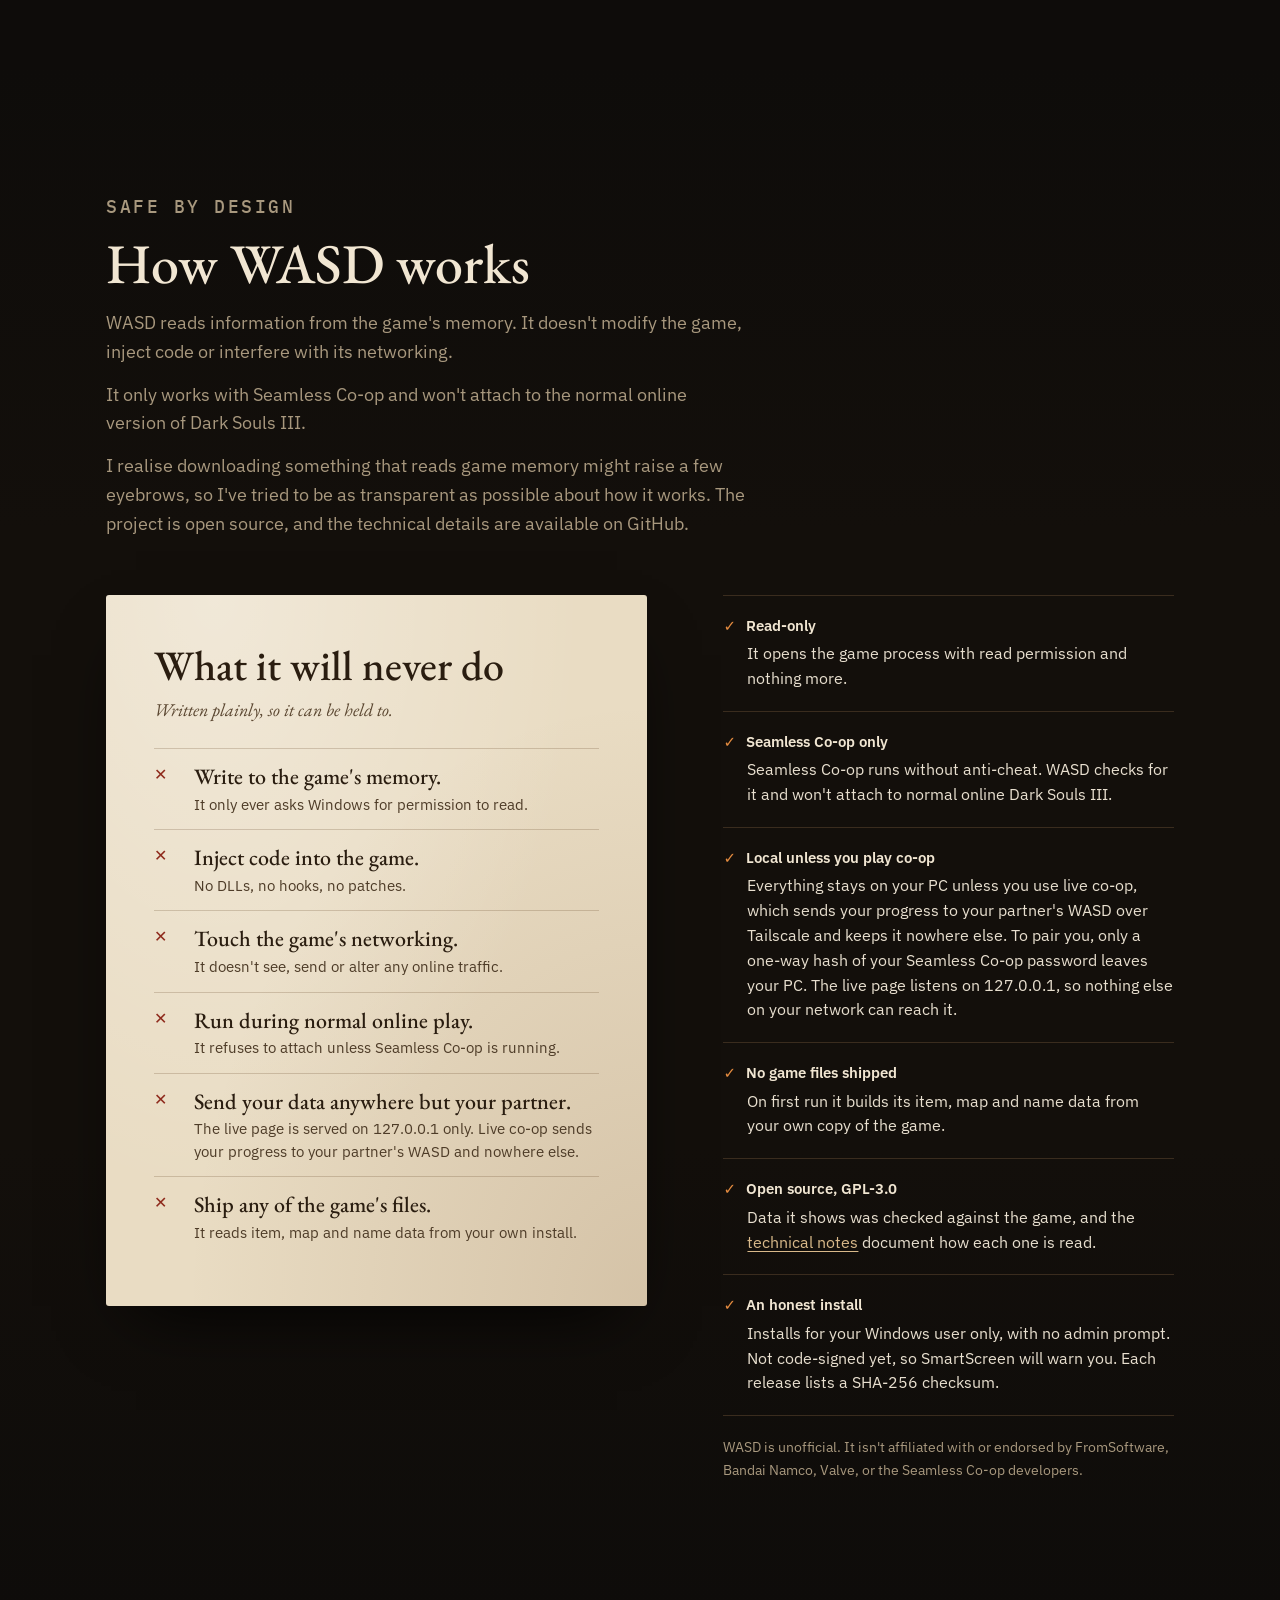
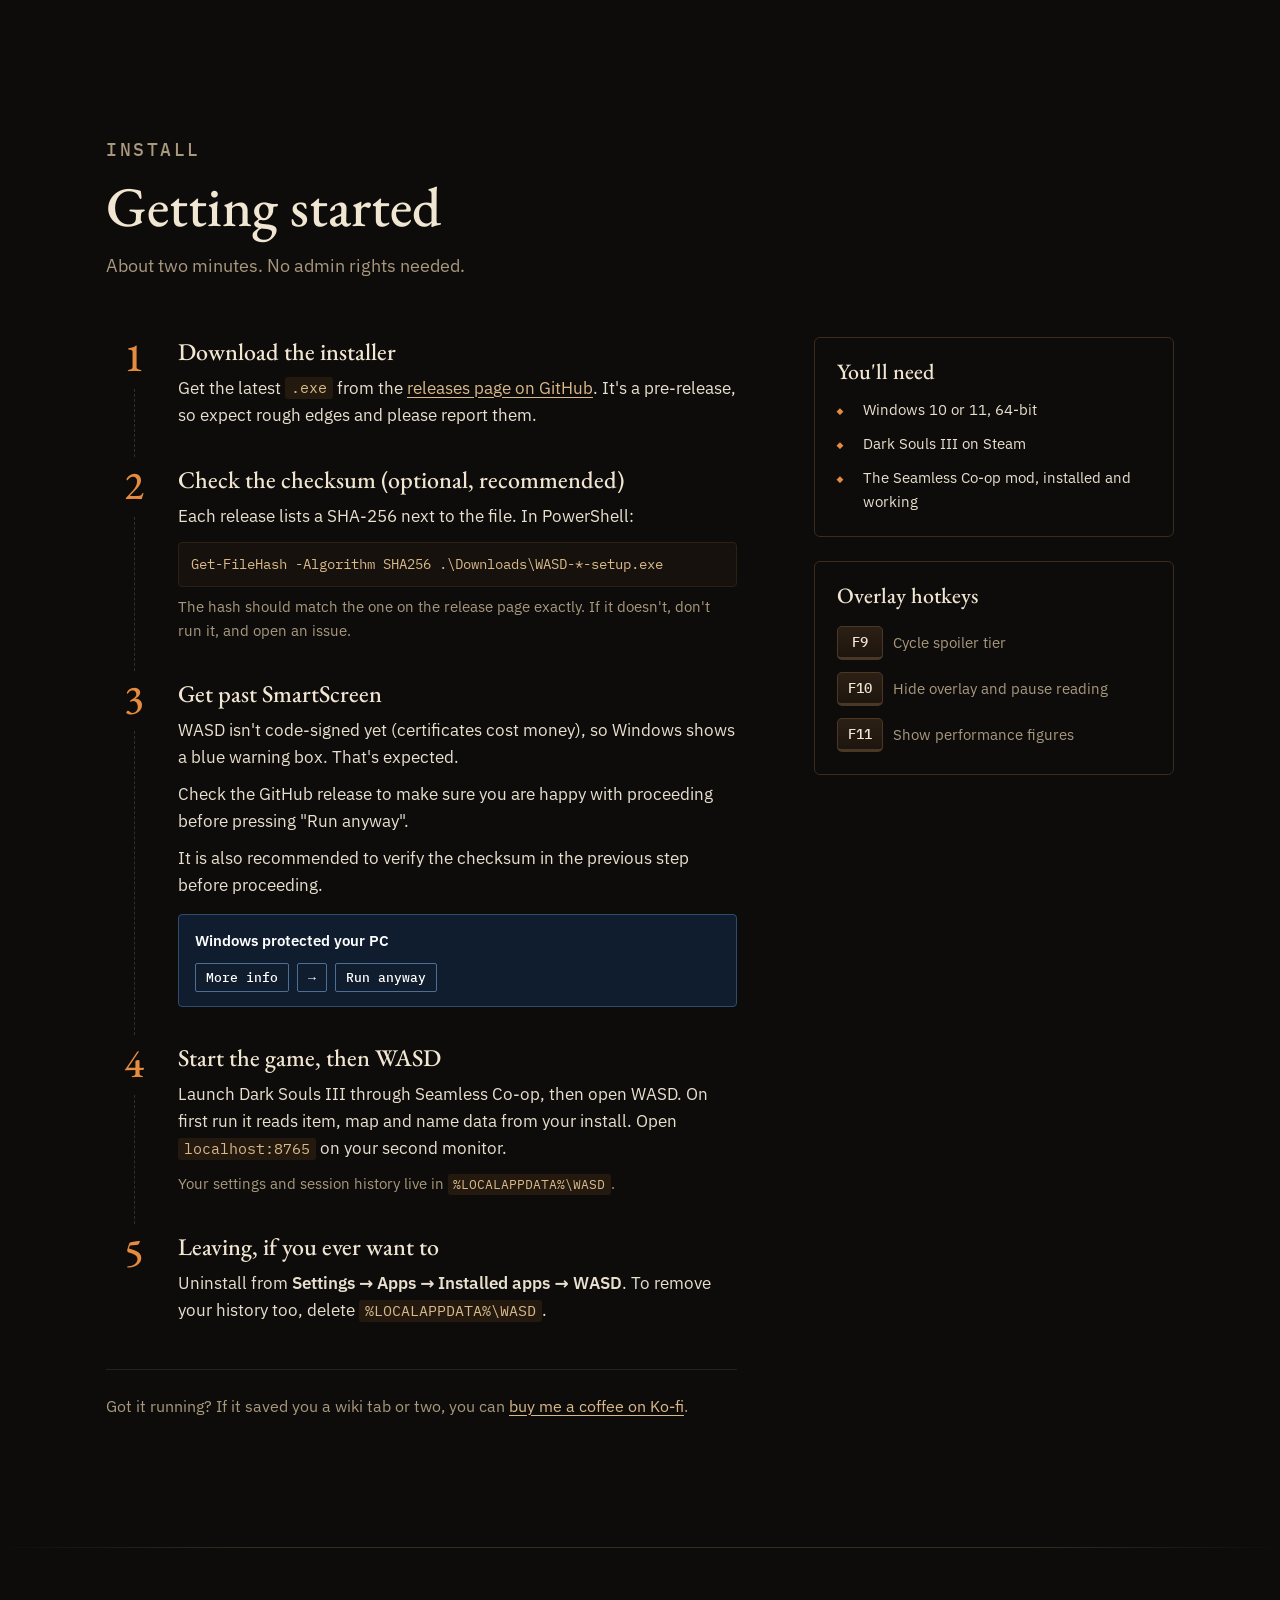
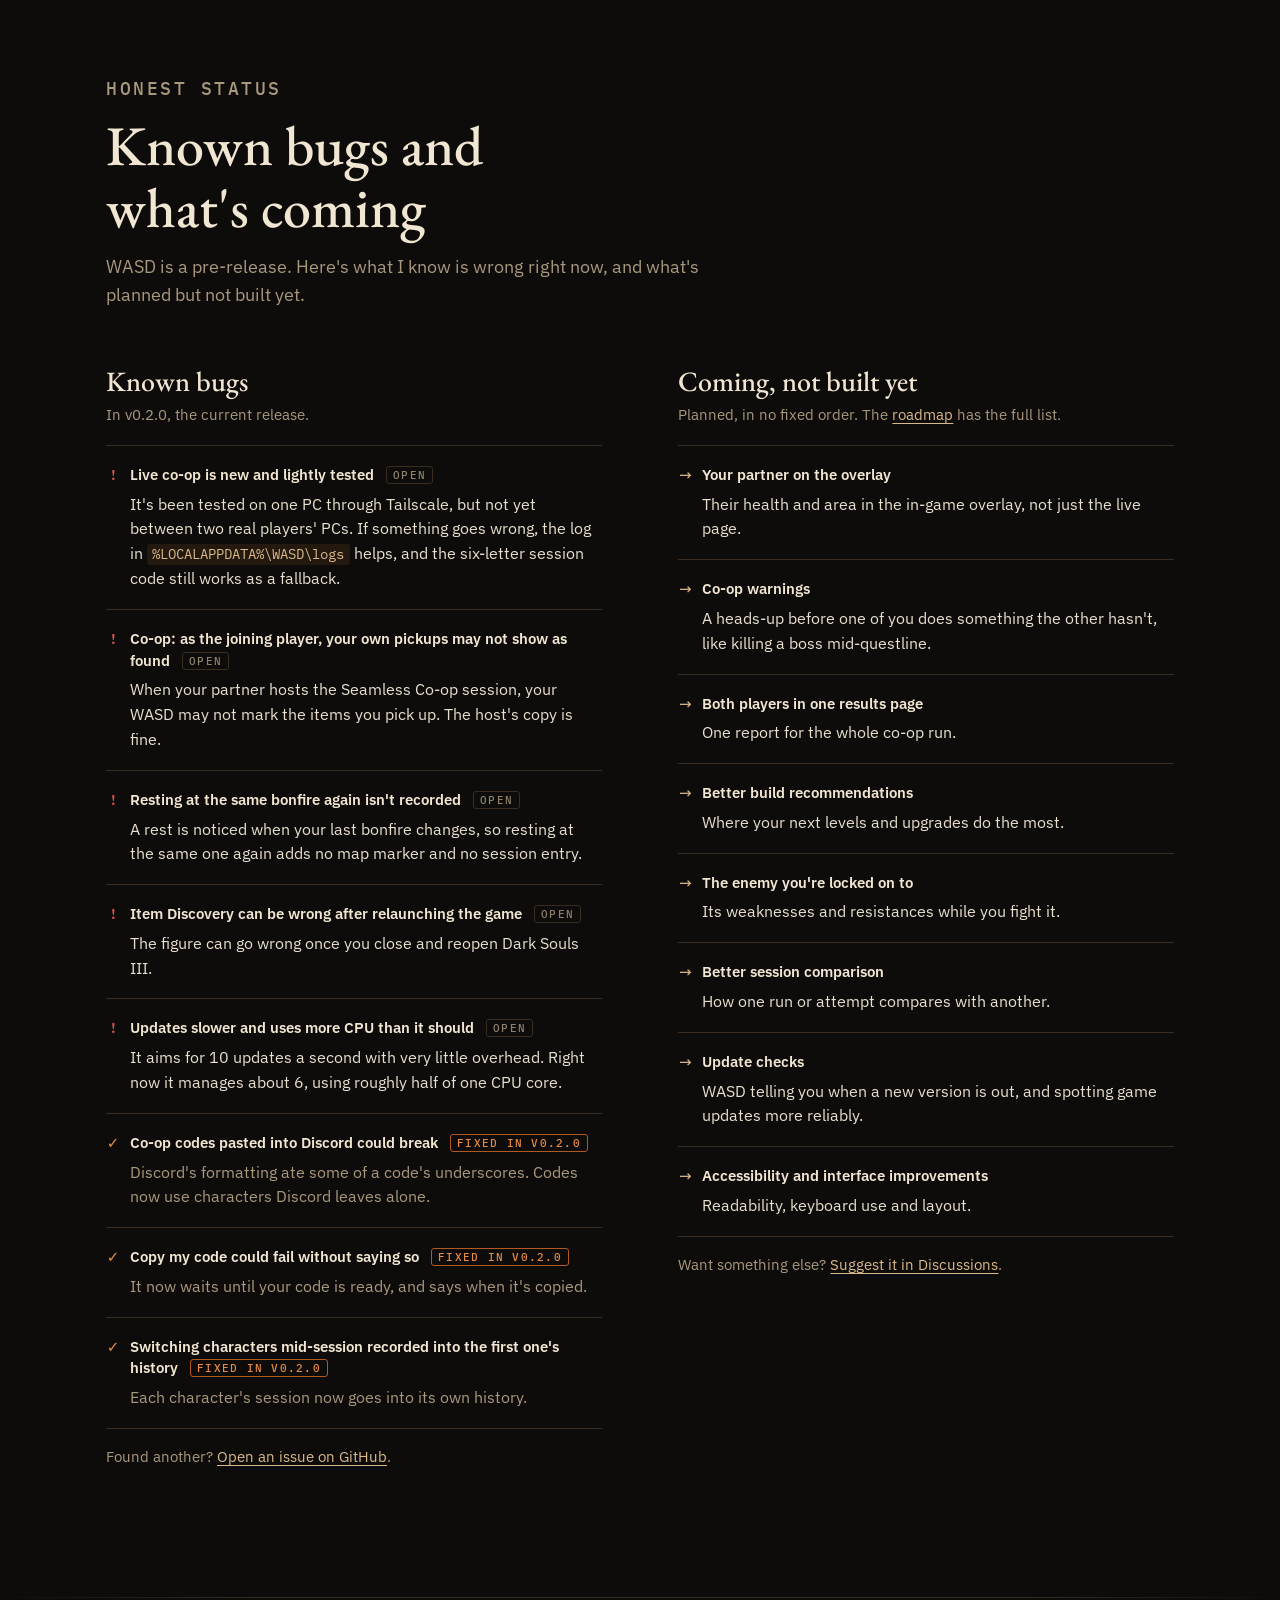
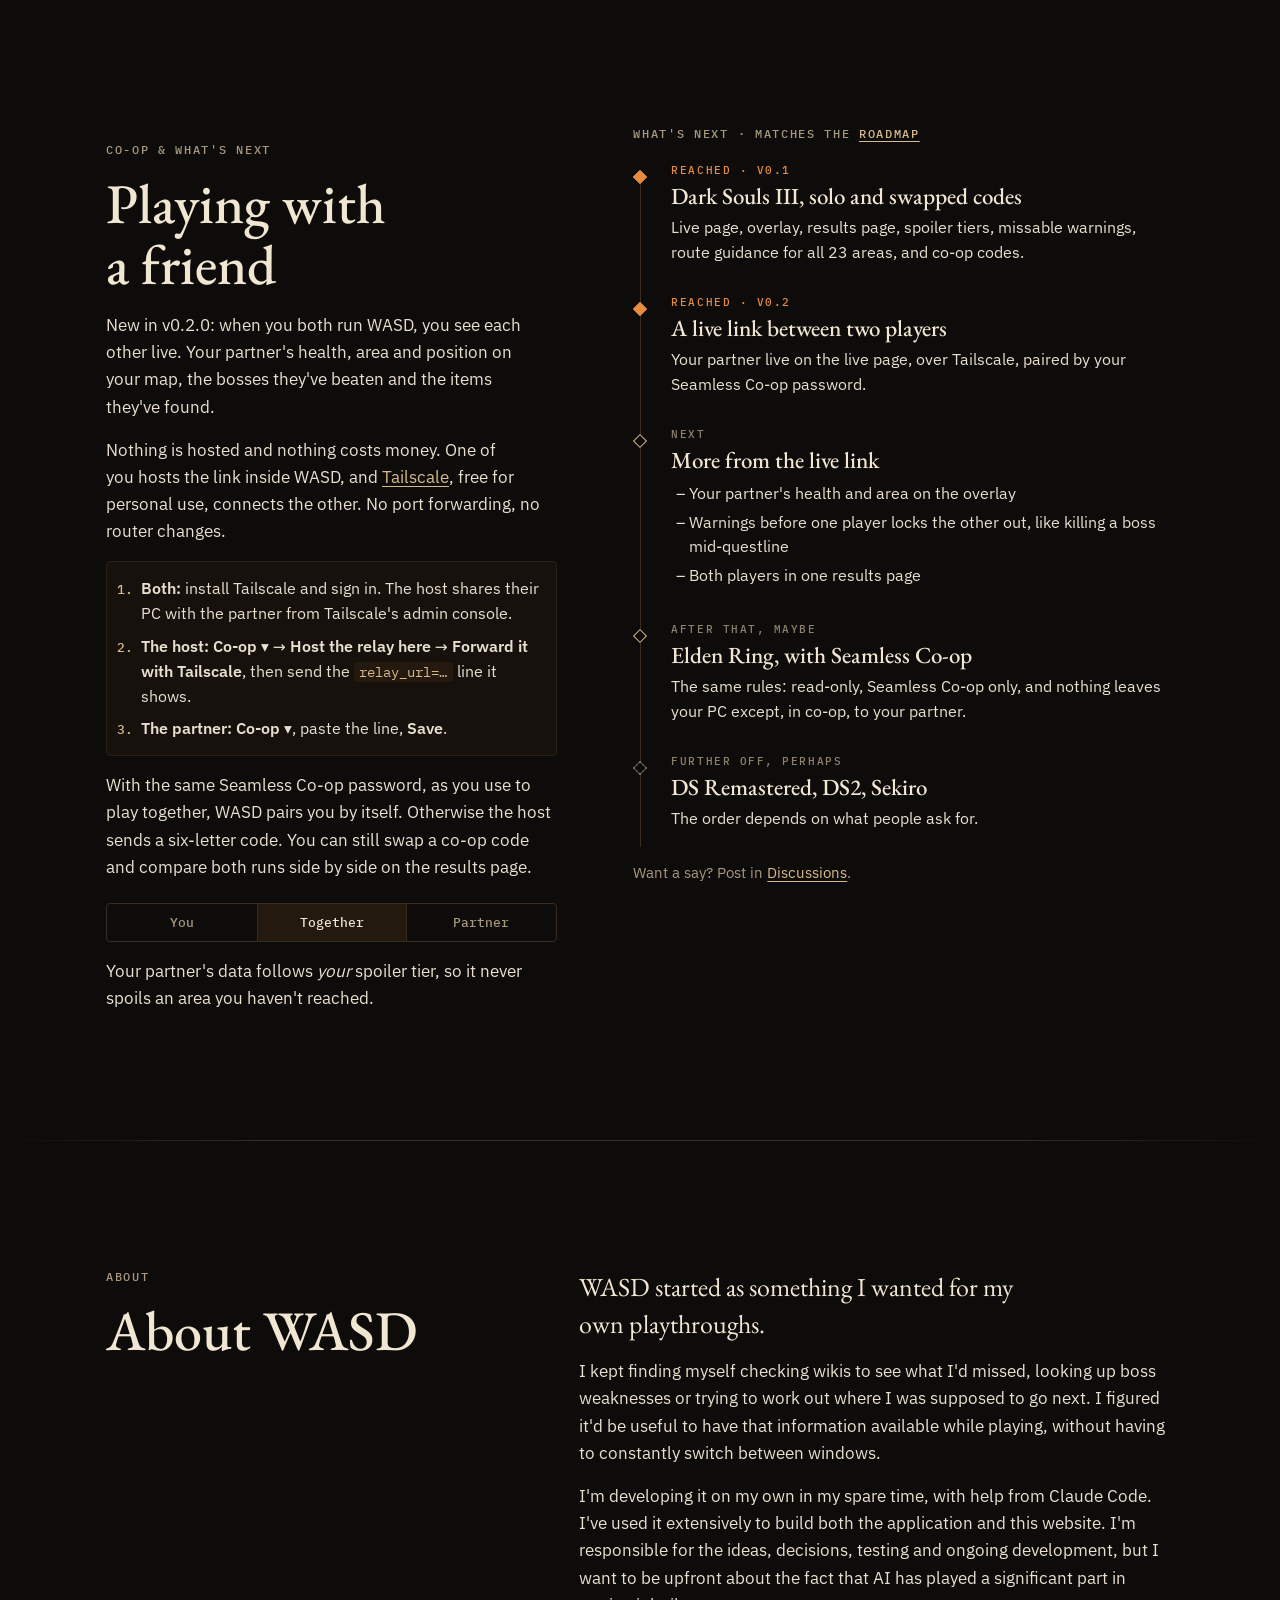
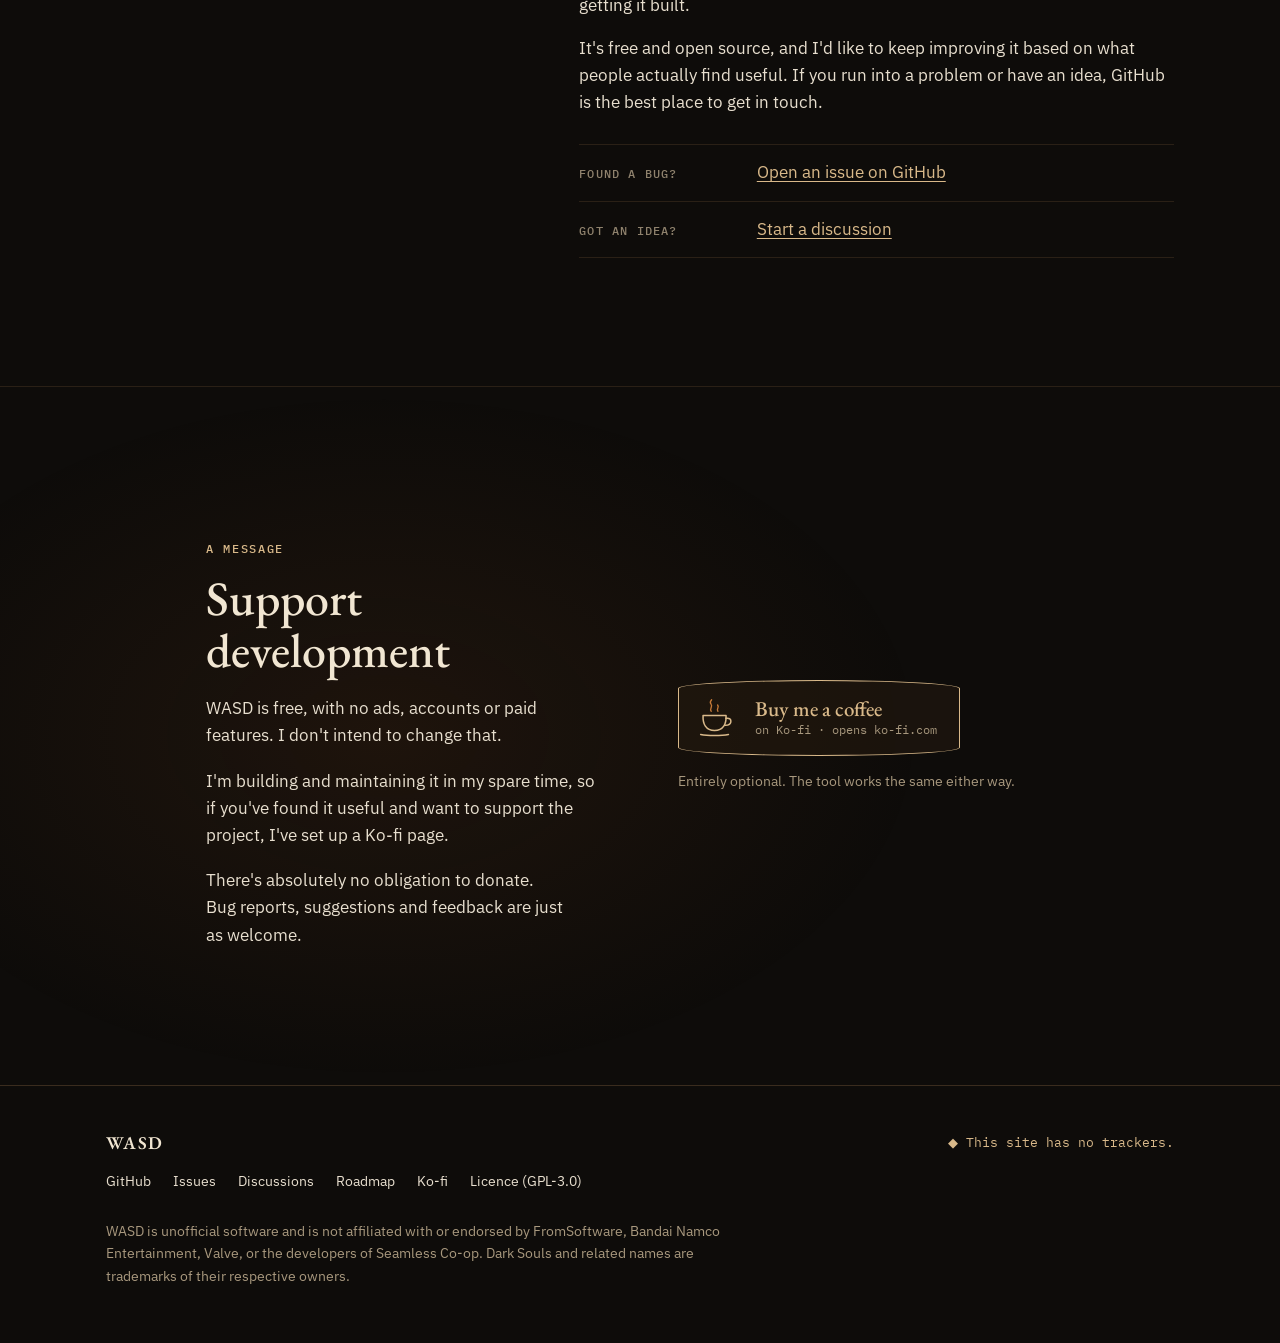
==== commit 445d51c7: "WASD 0.2.0: live co-op over Tailscale Export of the private repository (HEAD a88d21e): the co-op rel" ====
--- a/website/index.html
+++ b/website/index.html
@@ -73,7 +73,7 @@
         <!-- VERSION: this is the only place the version number appears. Bump it here. -->
         <a class="btn-dl" href="https://github.com/matt-hewson/wasd/releases">
           <svg viewBox="0 0 24 24" aria-hidden="true" fill="none" stroke="currentColor" stroke-width="1.8" stroke-linecap="round" stroke-linejoin="round"><path d="M12 3v12M7 10l5 5 5-5M4 20h16"/></svg>
-          <span style="margin:0;opacity:1"><strong>Download for Windows</strong><span>v0.1.1 · pre-release</span></span>
+          <span style="margin:0;opacity:1"><strong>Download for Windows</strong><span>v0.2.0 · pre-release</span></span>
         </a>
         <p class="dl-meta">Windows 10/11 · free · open source<br><a href="https://github.com/matt-hewson/wasd">Source on GitHub</a></p>
       </div>
@@ -81,7 +81,7 @@
       <ul class="oath" aria-label="In short">
         <li>Read-only</li>
         <li>Seamless Co-op only</li>
-        <li>Nothing leaves your PC</li>
+        <li>Nothing leaves your PC, except to your co-op partner</li>
         <li><a href="#safety">How I know</a></li>
       </ul>
 
@@ -305,7 +305,7 @@
           <li><span>Inject code into the game.<small>No DLLs, no hooks, no patches.</small></span></li>
           <li><span>Touch the game's networking.<small>It doesn't see, send or alter any online traffic.</small></span></li>
           <li><span>Run during normal online play.<small>It refuses to attach unless Seamless Co-op is running.</small></span></li>
-          <li><span>Send your data anywhere.<small>The live page is served on 127.0.0.1 only.</small></span></li>
+          <li><span>Send your data anywhere but your partner.<small>The live page is served on 127.0.0.1 only. Live co-op sends your progress to your partner's WASD and nowhere else.</small></span></li>
           <li><span>Ship any of the game's files.<small>It reads item, map and name data from your own install.</small></span></li>
         </ol>
       </div>
@@ -314,7 +314,7 @@
         <dl class="facts">
           <div><dt>Read-only</dt><dd>It opens the game process with read permission and nothing more.</dd></div>
           <div><dt>Seamless Co-op only</dt><dd>Seamless Co-op runs without anti-cheat. WASD checks for it and won't attach to normal online Dark Souls III.</dd></div>
-          <div><dt>Local only</dt><dd>Everything stays on your PC (until I build co-op partner networking, optional feature). The live page listens on 127.0.0.1, so nothing else on your network can reach it.</dd></div>
+          <div><dt>Local unless you play co-op</dt><dd>Everything stays on your PC unless you use live co-op, which sends your progress to your partner's WASD over Tailscale and keeps it nowhere else. To pair you, only a one-way hash of your Seamless Co-op password leaves your PC. The live page listens on 127.0.0.1, so nothing else on your network can reach it.</dd></div>
           <div><dt>No game files shipped</dt><dd>On first run it builds its item, map and name data from your own copy of the game.</dd></div>
           <div><dt>Open source, GPL-3.0</dt><dd>Data it shows was checked against the game, and the <a href="https://github.com/matt-hewson/wasd">technical notes</a> document how each one is read.</dd></div>
           <div><dt>An honest install</dt><dd>Installs for your Windows user only, with no admin prompt. Not code-signed yet, so SmartScreen will warn you. Each release lists a SHA-256 checksum.</dd></div>
@@ -404,8 +404,10 @@
     <div class="status-grid">
       <div>
         <h3 class="status-h">Known bugs</h3>
-        <p class="status-sub">In v0.1.1, the current release.</p>
+        <p class="status-sub">In v0.2.0, the current release.</p>
         <dl class="issues">
+          <div><dt><span>Live co-op is new and lightly tested <span class="tag">Open</span></span></dt>
+            <dd>It's been tested on one PC through Tailscale, but not yet between two real players' PCs. If something goes wrong, the log in <code>%LOCALAPPDATA%\WASD\logs</code> helps, and the six-letter session code still works as a fallback.</dd></div>
           <div><dt><span>Co-op: as the joining player, your own pickups may not show as found <span class="tag">Open</span></span></dt>
             <dd>When your partner hosts the Seamless Co-op session, your WASD may not mark the items you pick up. The host's copy is fine.</dd></div>
           <div><dt><span>Resting at the same bonfire again isn't recorded <span class="tag">Open</span></span></dt>
@@ -414,12 +416,12 @@
             <dd>The figure can go wrong once you close and reopen Dark Souls III.</dd></div>
           <div><dt><span>Updates slower and uses more CPU than it should <span class="tag">Open</span></span></dt>
             <dd>It aims for 10 updates a second with very little overhead. Right now it manages about 6, using roughly half of one CPU core.</dd></div>
-          <div class="fixed"><dt><span>Co-op codes pasted into Discord can break <span class="tag">Fixed in the next release</span></span></dt>
-            <dd>Discord's formatting eats some of the code's underscores. Until then, paste it inside a code block (three backticks either side) or send it as a .txt file.</dd></div>
-          <div class="fixed"><dt><span>Copy my code can fail without saying so <span class="tag">Fixed in the next release</span></span></dt>
-            <dd>If it does, your clipboard still holds whatever was there before, often your partner's code. Check the line under the button says "Copied".</dd></div>
-          <div class="fixed"><dt><span>Switching characters mid-session records into the first one's history <span class="tag">Fixed in the next release</span></span></dt>
-            <dd>Restart WASD after switching characters until then.</dd></div>
+          <div class="fixed"><dt><span>Co-op codes pasted into Discord could break <span class="tag">Fixed in v0.2.0</span></span></dt>
+            <dd>Discord's formatting ate some of a code's underscores. Codes now use characters Discord leaves alone.</dd></div>
+          <div class="fixed"><dt><span>Copy my code could fail without saying so <span class="tag">Fixed in v0.2.0</span></span></dt>
+            <dd>It now waits until your code is ready, and says when it's copied.</dd></div>
+          <div class="fixed"><dt><span>Switching characters mid-session recorded into the first one's history <span class="tag">Fixed in v0.2.0</span></span></dt>
+            <dd>Each character's session now goes into its own history.</dd></div>
         </dl>
         <p class="status-foot">Found another? <a href="https://github.com/matt-hewson/wasd/issues">Open an issue on GitHub</a>.</p>
       </div>
@@ -428,8 +430,6 @@
         <h3 class="status-h">Coming, not built yet</h3>
         <p class="status-sub">Planned, in no fixed order. The <a href="https://github.com/matt-hewson/wasd/blob/main/ROADMAP.md">roadmap</a> has the full list.</p>
         <dl class="coming">
-          <div class="built"><dt><span>A live link between two players <span class="tag">Built, being tested</span></span></dt>
-            <dd>Your partner's health, area and position on your map, the bosses they've beaten and the items they've found, live and at your spoiler tier. One player's WASD hosts it and Tailscale (free) connects the other: nothing hosted, no router changes.</dd></div>
           <div><dt><span>Your partner on the overlay</span></dt>
             <dd>Their health and area in the in-game overlay, not just the live page.</dd></div>
           <div><dt><span>Co-op warnings</span></dt>
@@ -461,8 +461,14 @@
     <div class="coop-copy">
       <p class="eyebrow">Co-op &amp; what's next</p>
       <h2 id="coop-title" style="margin-top:14px;font-size:clamp(36px,5vw,56px)">Playing with a friend</h2>
-      <p>Co-op is partly built. Right now you and a partner can swap a co-op code, one line of text you paste into Discord, and see both runs side by side on the results page.</p>
-      <p class="demo-code" aria-label="Example co-op code"><span>WASD-</span>AQEBAAAAxJ3kZ0Fz2wq… <span style="color:var(--muted-2)">(example)</span></p>
+      <p>New in v0.2.0: when you both run WASD, you see each other live. Your partner's health, area and position on your map, the bosses they've beaten and the items they've found.</p>
+      <p>Nothing is hosted and nothing costs money. One of you hosts the link inside WASD, and <a href="https://tailscale.com">Tailscale</a>, free for personal use, connects the other. No port forwarding, no router changes.</p>
+      <ol class="coop-steps">
+        <li><b>Both:</b> install Tailscale and sign in. The host shares their PC with the partner from Tailscale's admin console.</li>
+        <li><b>The host:</b> <b>Co-op ▾</b> → <b>Host the relay here</b> → <b>Forward it with Tailscale</b>, then send the <code>relay_url=…</code> line it shows.</li>
+        <li><b>The partner:</b> <b>Co-op ▾</b>, paste the line, <b>Save</b>.</li>
+      </ol>
+      <p>With the same Seamless Co-op password, as you use to play together, WASD pairs you by itself. Otherwise the host sends a six-letter code. You can still swap a co-op code and compare both runs side by side on the results page.</p>
       <div class="split" aria-label="Results page views"><span>You</span><span>Together</span><span>Partner</span></div>
       <p>Your partner's data follows <em>your</em> spoiler tier, so it never spoils an area you haven't reached.</p>
     </div>
@@ -472,10 +478,12 @@
       <ol class="log">
         <li class="done"><p class="when">Reached · v0.1</p><h3>Dark Souls III, solo and swapped codes</h3>
           <p>Live page, overlay, results page, spoiler tiers, missable warnings, route guidance for all 23 areas, and co-op codes.</p></li>
-        <li><p class="when">Next</p><h3>A live link between two players</h3>
-          <ul><li>Your partner's HP and area on the overlay</li><li>Shared found items</li><li>Warnings before one player locks the other out, like killing a boss mid-questline</li></ul></li>
+        <li class="done"><p class="when">Reached · v0.2</p><h3>A live link between two players</h3>
+          <p>Your partner live on the live page, over Tailscale, paired by your Seamless Co-op password.</p></li>
+        <li><p class="when">Next</p><h3>More from the live link</h3>
+          <ul><li>Your partner's health and area on the overlay</li><li>Warnings before one player locks the other out, like killing a boss mid-questline</li><li>Both players in one results page</li></ul></li>
         <li><p class="when">After that, maybe</p><h3>Elden Ring, with Seamless Co-op</h3>
-          <p>The same rules: read-only, Seamless Co-op only, nothing leaves your PC (until i build in coop partner networking).</p></li>
+          <p>The same rules: read-only, Seamless Co-op only, and nothing leaves your PC except, in co-op, to your partner.</p></li>
         <li class="later"><p class="when">Further off, perhaps</p><h3>DS Remastered, DS2, Sekiro</h3>
           <p>The order depends on what people ask for.</p></li>
       </ol>
--- a/website/styles.css
+++ b/website/styles.css
@@ -41,14 +41,15 @@
 .mark svg{width:22px;height:22px}
 .top nav{margin-left:auto}
 .nav{display:flex;gap:22px;list-style:none;padding:0;margin-block:0}
-.nav a{color:var(--muted);text-decoration:none;font-size:14px}
+.nav a{color:var(--muted);text-decoration:none;font-size:14px;white-space:nowrap}
 .nav a:hover{color:var(--bright)}
 .top-dl{font:500 13px/1 var(--mono);color:var(--bg);background:var(--ember);padding:9px 12px;border-radius:3px;text-decoration:none;white-space:nowrap}
 .top-dl:hover{color:var(--bg);background:var(--gold)}
 .top-kofi{display:inline-flex;align-items:center;gap:7px;height:31px;margin-left:-14px;padding:0 11px;font:500 13px/1 var(--mono);color:var(--gold);border:1px solid var(--gold);border-radius:3px;text-decoration:none;white-space:nowrap;transition:color .2s,border-color .2s}
 .top-kofi:hover{color:var(--bright);border-color:var(--bright)}
 .top-kofi svg{width:16px;height:16px;fill:none;stroke:currentColor;stroke-width:1.6;stroke-linecap:round;stroke-linejoin:round}
-@media (max-width:1000px){.nav{display:none}}
+/* Hidden below 1110px, where the links would otherwise wrap */
+@media (max-width:1109px){.nav{display:none}}
 @media (max-width:400px){.top-kofi{padding:0 8px}.top-kofi .t{display:none}}
 
 /* Map-grid decoration */
@@ -259,6 +260,8 @@
 /* Co-op / roadmap */
 .coop{display:grid;grid-template-columns:minmax(0,5fr) minmax(0,6fr);gap:clamp(32px,6vw,80px);align-items:start}
 .coop-copy p{margin-top:16px}
+.coop-steps{margin:16px 0 0;padding:14px 16px 14px 34px;display:grid;gap:8px;font-size:15.5px;background:var(--bg-2);border:1px solid var(--line-soft);border-radius:4px}
+.coop-steps li::marker{color:var(--gold);font:500 13px var(--mono)}
 .coop-copy .demo-code{margin-top:20px;font:400 13px/1.5 var(--mono);color:var(--muted);background:var(--bg-2);border:1px solid var(--line-soft);border-radius:4px;padding:12px 14px;overflow-x:auto;white-space:nowrap}
 .coop-copy .demo-code span{color:var(--gold)}
 .split{margin-top:22px;display:grid;grid-template-columns:repeat(3,1fr);border:1px solid var(--line);border-radius:4px;overflow:hidden;font:500 13px/1 var(--mono);text-align:center}
